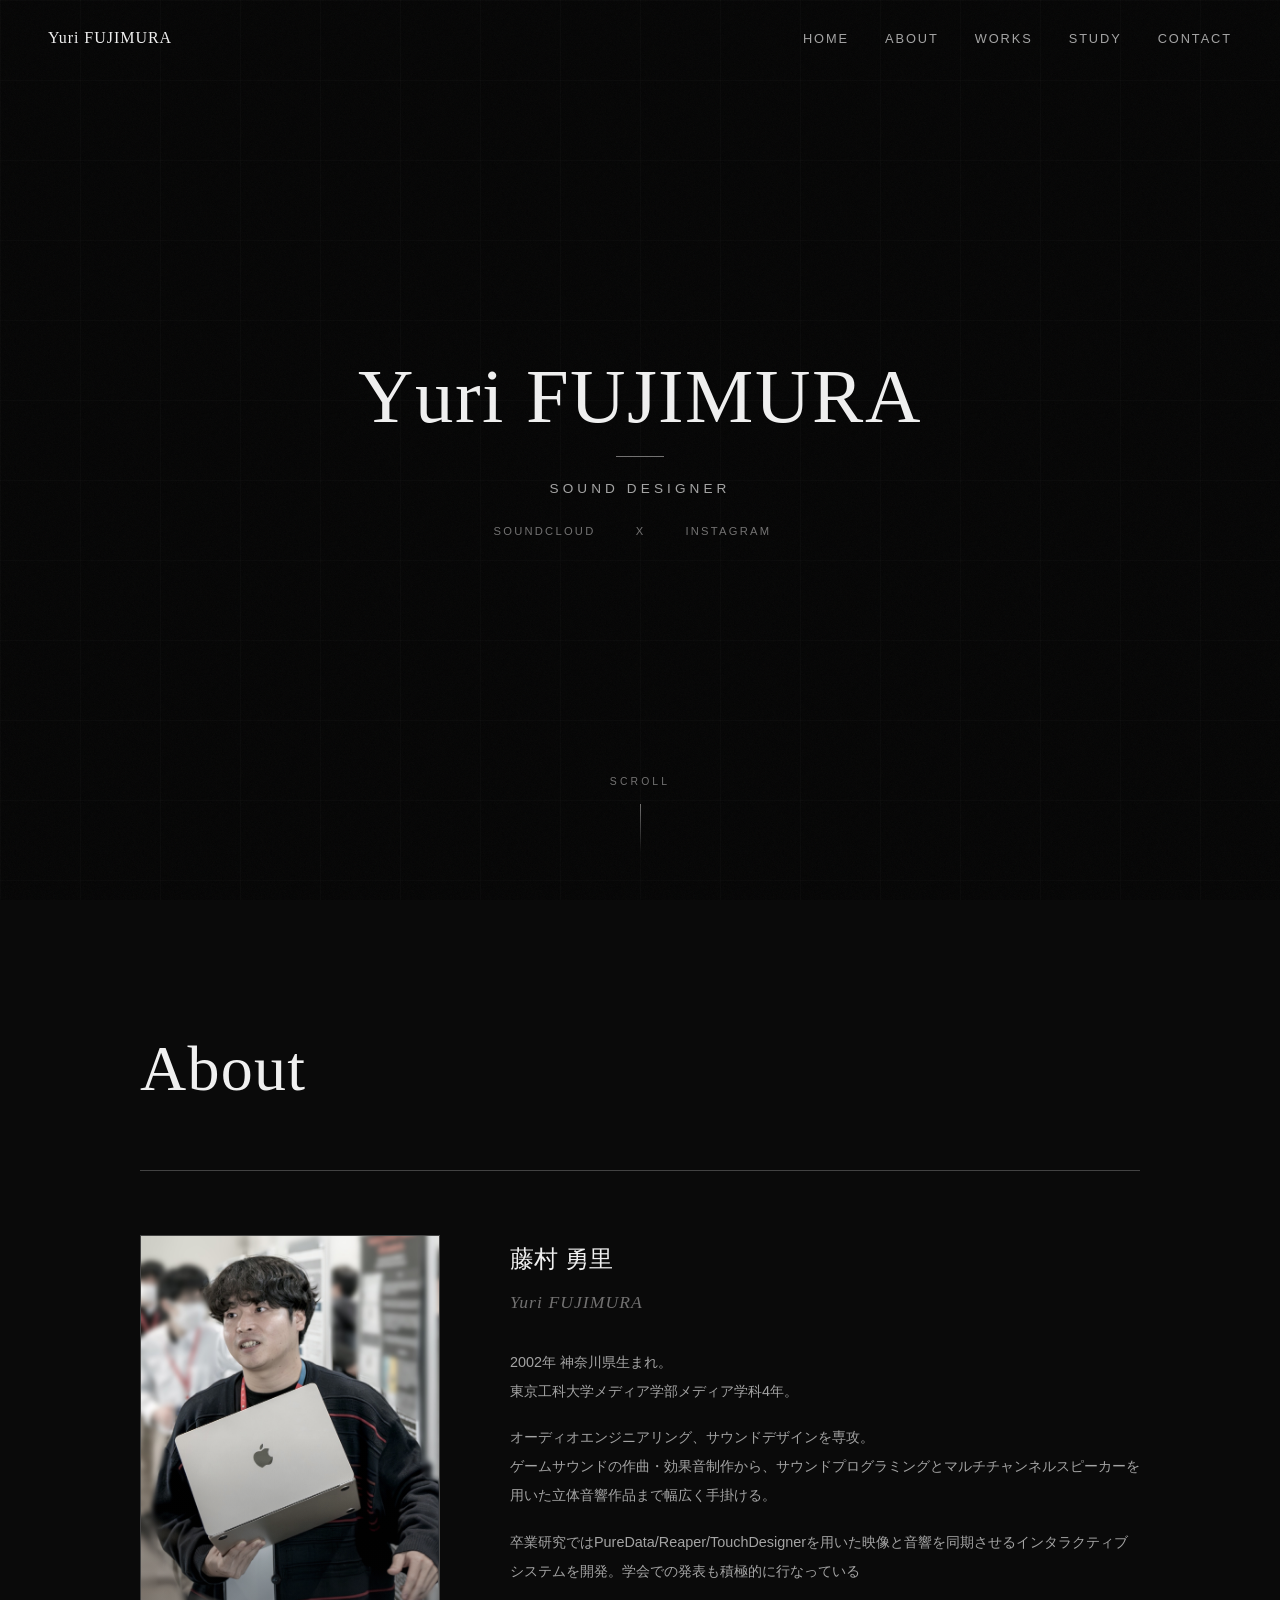
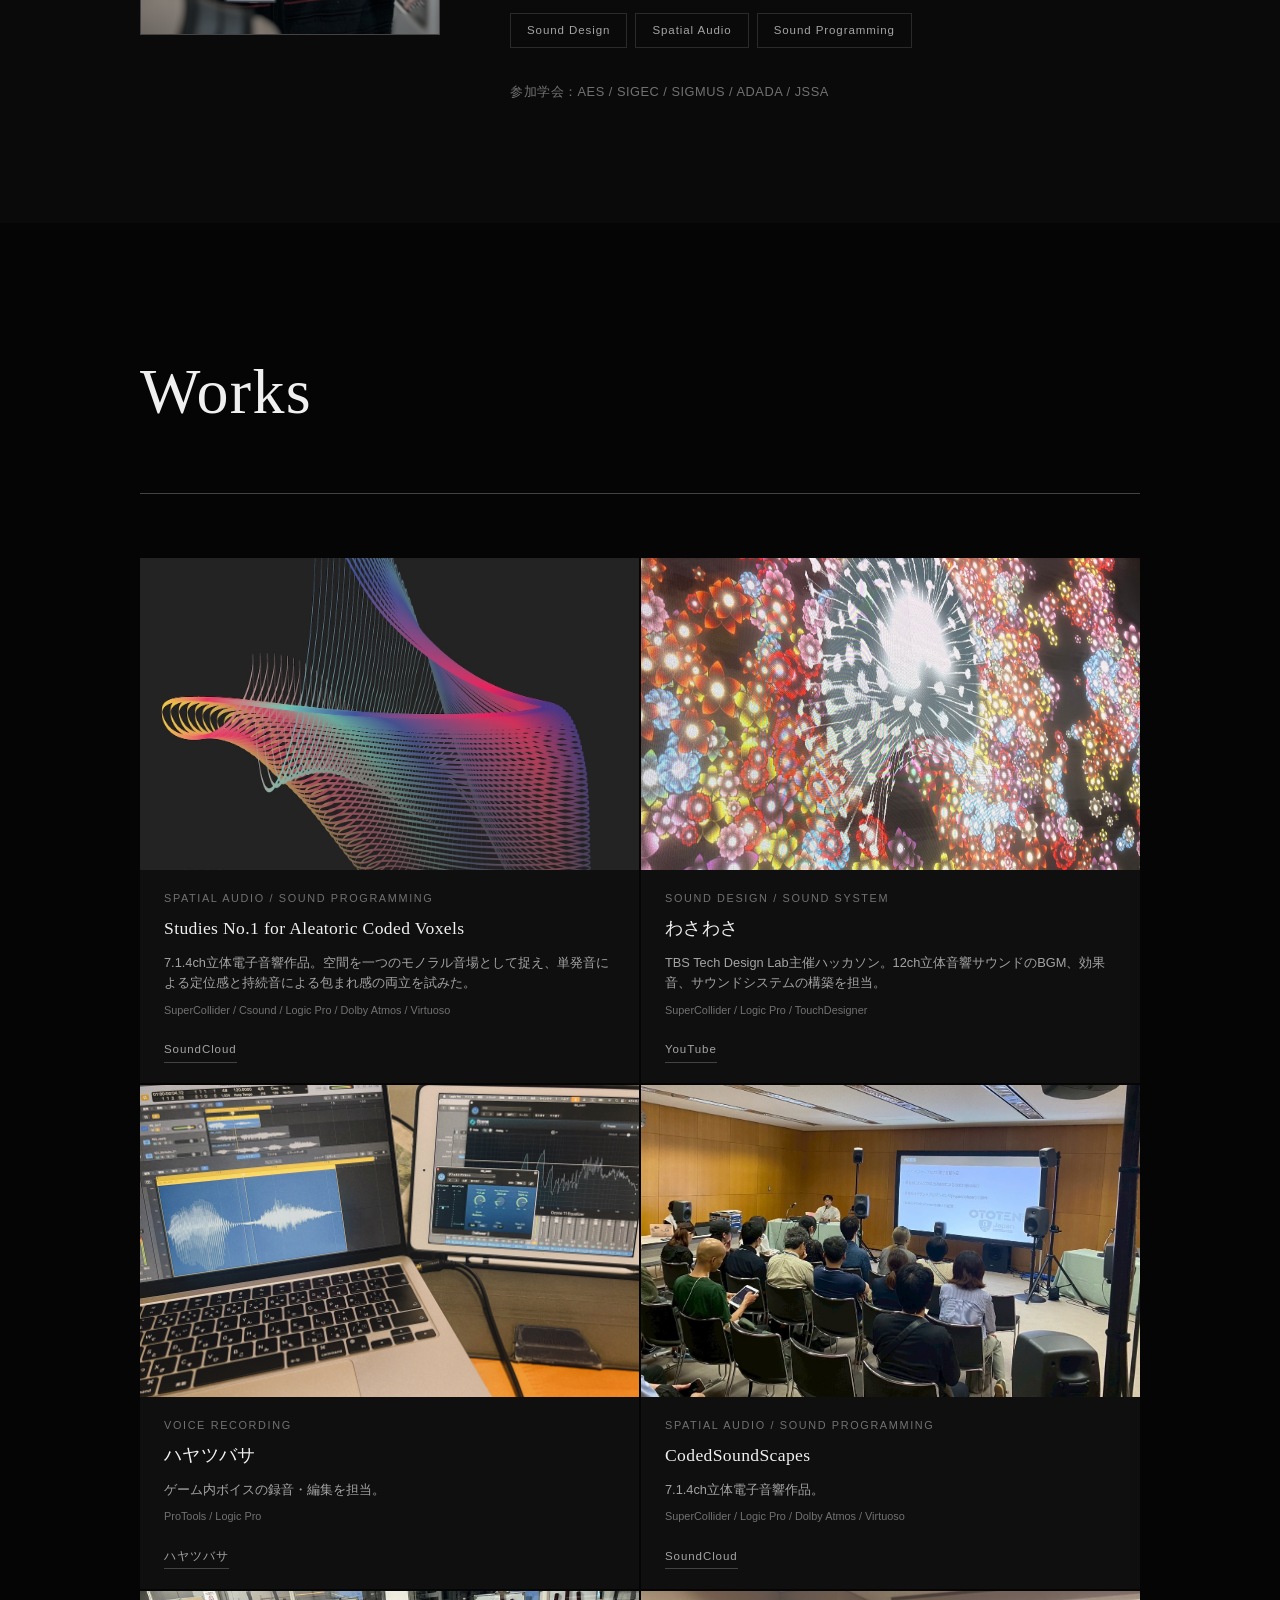
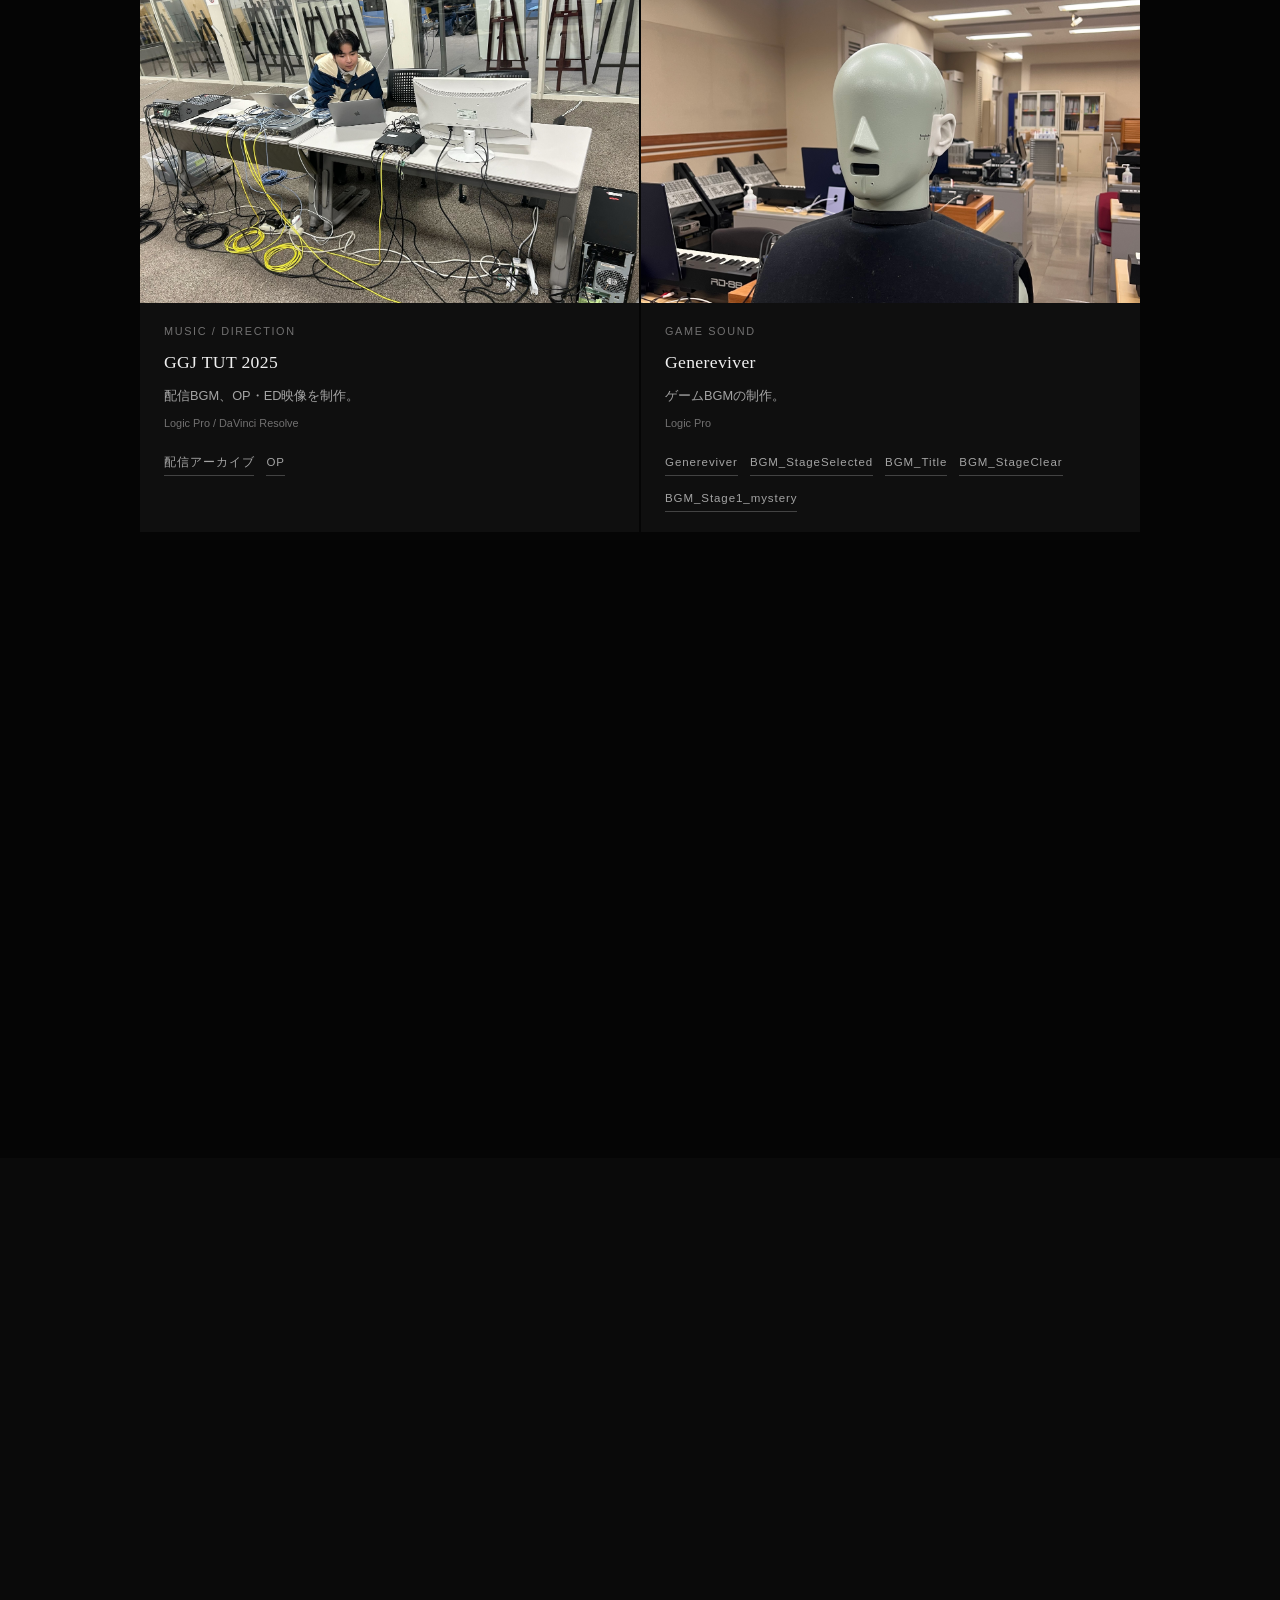
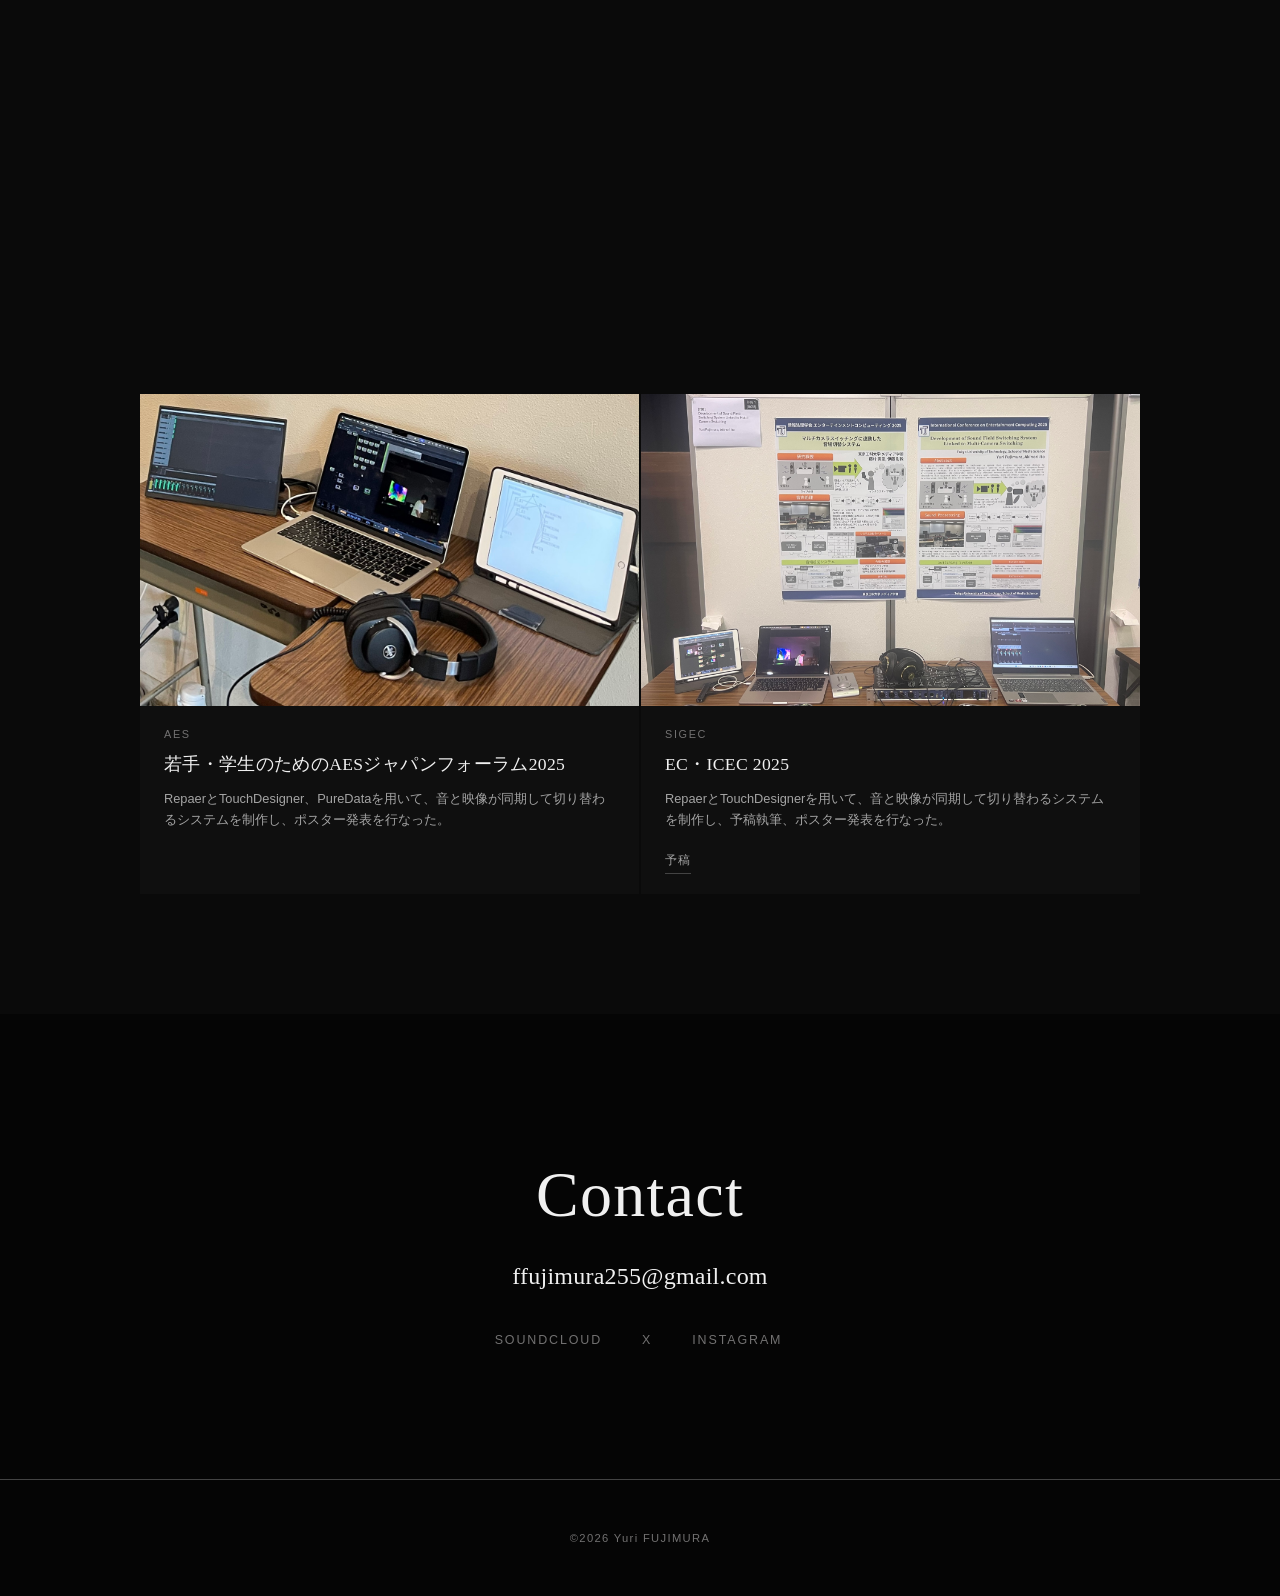
==== index.html @ db3f57db "Add files via upload" ====
<!DOCTYPE html>
<html lang="ja">
<head>
  <meta charset="UTF-8">
  <meta name="viewport" content="width=device-width, initial-scale=1.0">
  <title>Yuri FUJIMURA / 藤村勇里</title>
  <link rel="preconnect" href="https://fonts.googleapis.com">
  <link rel="preconnect" href="https://fonts.gstatic.com" crossorigin>
  <link href="https://fonts.googleapis.com/css2?family=Geist:wght@100..900&family=Noto+Sans+JP:wght@300;400;500;700&display=swap" rel="stylesheet">

  <style>
    :root {
      --bg-primary: #050505;
      --bg-secondary: #0a0a0a;
      --bg-card: #0f0f0f;
      --text-primary: #f0f0f0;
      --text-secondary: #a4a4a4;
      --text-muted: #727171;
      --accent: #ffffff;
      --accent-dim: #999999;
      --border: #434343;
      --border-light: #2a2a2a;
      --font-display: 'Instrument Serif', serif;
      --font-body: 'Zen Kaku Gothic New', sans-serif;
    }
    *, *::before, *::after { margin: 0; padding: 0; box-sizing: border-box; }
    html { scroll-behavior: smooth; font-size: 16px; }
    body {
      font-family: var(--font-body);
      background-color: var(--bg-primary);
      color: var(--text-primary);
      line-height: 1.8; font-weight: 300;
      -webkit-font-smoothing: antialiased;
      overflow-x: hidden;
    }
    a { color: var(--text-primary); text-decoration: none; transition: opacity 0.3s ease; }
    a:hover { opacity: 0.6; }
    ::selection { background: var(--text-primary); color: var(--bg-primary); }

    .cursor-glow {
      position: fixed; width: 300px; height: 300px; border-radius: 50%;
      background: radial-gradient(circle, rgba(255,255,255,0.03) 0%, transparent 70%);
      pointer-events: none; z-index: 9999;
      transform: translate(-50%, -50%);
      transition: opacity 0.3s ease; opacity: 0;
    }
    .cursor-glow.active { opacity: 1; }

    .grain-overlay {
      position: fixed; top: 0; left: 0; width: 100%; height: 100%;
      pointer-events: none; z-index: 9998; opacity: 0.035;
      background-image: url("data:image/svg+xml,%3Csvg viewBox='0 0 256 256' xmlns='http://www.w3.org/2000/svg'%3E%3Cfilter id='n'%3E%3CfeTurbulence type='fractalNoise' baseFrequency='0.9' numOctaves='4' stitchTiles='stitch'/%3E%3C/filter%3E%3Crect width='100%25' height='100%25' filter='url(%23n)'/%3E%3C/svg%3E");
      background-size: 128px 128px;
    }

    section { padding: 120px 48px; position: relative; }
    .section-inner { max-width: 1000px; margin: 0 auto; }
    .section-label {
      font-family: var(--font-display); font-style: italic;
      font-size: 0.85rem; color: var(--text-muted);
      letter-spacing: 0.15em; margin-bottom: 12px;
      opacity: 0; transform: translateY(20px);
      transition: opacity 0.6s ease, transform 0.6s ease;
    }
    .section-label.visible { opacity: 1; transform: translateY(0); }
    .section-title {
      font-family: var(--font-display);
      font-size: clamp(2.4rem, 5vw, 4rem);
      font-weight: 400; letter-spacing: 0.02em;
      margin-bottom: 64px; line-height: 1.15;
      opacity: 0; transform: translateY(30px);
      transition: opacity 0.8s ease, transform 0.8s ease;
    }
    .section-title.visible { opacity: 1; transform: translateY(0); }
    .section-divider {
      width: 100%; height: 1px; background: var(--border);
      margin-bottom: 64px; opacity: 0;
      transform: scaleX(0); transform-origin: left;
      transition: transform 1s ease, opacity 0.6s ease;
    }
    .section-divider.visible { opacity: 1; transform: scaleX(1); }

    /* Nav */
    nav {
      position: fixed; top: 0; left: 0; width: 100%;
      padding: 24px 48px;
      display: flex; justify-content: space-between; align-items: center;
      z-index: 1000; background: transparent;
      transition: background 0.4s ease, padding 0.4s ease;
    }
    nav.scrolled {
      background: rgba(5, 5, 5, 0.92);
      backdrop-filter: blur(16px); -webkit-backdrop-filter: blur(16px);
      padding: 16px 48px;
    }
    .nav-logo {
      font-family: var(--font-display);
      font-size: 1.0rem; font-weight: 400;
      letter-spacing: 0.06em;
    }
    .nav-links { display: flex; gap: 36px; list-style: none; }
    .nav-links a {
      font-size: 0.8rem; font-weight: 400;
      letter-spacing: 0.15em; text-transform: uppercase;
      color: var(--text-secondary); position: relative;
      transition: color 0.3s ease;
    }
    .nav-links a:hover { color: var(--text-primary); opacity: 1; }
    .nav-links a::after {
      content: ''; position: absolute; bottom: -6px; left: 0;
      width: 0%; height: 1px; background: var(--text-primary);
      transition: width 0.4s cubic-bezier(0.25, 0.46, 0.45, 0.94);
    }
    .nav-links a:hover::after { width: 100%; }
    .hamburger {
      display: none; flex-direction: column; gap: 6px;
      cursor: pointer; background: none; border: none; padding: 4px;
    }
    .hamburger span {
      display: block; width: 28px; height: 1px; background: var(--text-primary);
      transition: transform 0.4s ease, opacity 0.3s ease;
    }
    .hamburger.active span:nth-child(1) { transform: rotate(45deg) translate(4px, 5px); }
    .hamburger.active span:nth-child(2) { opacity: 0; }
    .hamburger.active span:nth-child(3) { transform: rotate(-45deg) translate(4px, -5px); }

    /* Hero */
    #hero {
      height: 100vh; height: 100dvh;
      display: flex; flex-direction: column;
      justify-content: center; align-items: center;
      text-align: center; position: relative; overflow: hidden;
    }
    #hero::before {
      content: ''; position: absolute; top: 0; left: 0; width: 100%; height: 100%;
      background-image:
        linear-gradient(rgba(255,255,255,0.015) 1px, transparent 1px),
        linear-gradient(90deg, rgba(255,255,255,0.015) 1px, transparent 1px);
      background-size: 80px 80px; pointer-events: none;
      animation: gridFloat 20s linear infinite;
    }
    @keyframes gridFloat {
      0% { transform: translate(0, 0); }
      100% { transform: translate(80px, 80px); }
    }
    .hero-name {
      font-family: var(--font-display);
      font-size: clamp(2rem, 6vw, 7rem);
      font-weight: 300; letter-spacing: 0.02em; line-height: 1.0;
      margin-bottom: 20px; position: relative;
    }
    .hero-name .char {
      display: inline-block; opacity: 0;
      transform: translateY(60px) rotateX(40deg);
      animation: charReveal 0.8s cubic-bezier(0.16, 1, 0.3, 1) forwards;
    }
    @keyframes charReveal {
      to { opacity: 1; transform: translateY(0) rotateX(0deg); }
    }
    .hero-line {
      width: 48px; height: 1px; background: var(--text-muted);
      margin: 0 auto 20px; opacity: 0; transform: scaleX(0);
      animation: lineExpand 0.8s ease forwards 1.2s;
    }
    @keyframes lineExpand { to { opacity: 1; transform: scaleX(1); } }
    .hero-subtitle {
      font-size: 0.85rem; font-weight: 300;
      letter-spacing: 0.3em; color: var(--text-secondary);
      text-transform: uppercase;
      opacity: 0; animation: fadeUp 1s ease forwards 1.4s;
    }
    .hero-links {
      display: flex; gap: 40px; margin-top: 20px;
      margin-left: -15px;
      opacity: 0; animation: fadeUp 1s ease forwards 1.8s;
    }
    .hero-links a {
      color: var(--text-muted); font-size: 0.7rem;
      letter-spacing: 0.2em; text-transform: uppercase;
      transition: color 0.3s ease;
    }
    .hero-links a:hover { color: var(--text-primary); opacity: 1; }
    .scroll-indicator {
      position: absolute; bottom: 48px;
      display: flex; flex-direction: column; align-items: center; gap: 12px;
      opacity: 0; animation: fadeUp 1s ease forwards 2.2s;
    }
    .scroll-indicator span {
      font-size: 0.65rem; letter-spacing: 0.3em;
      color: var(--text-muted); text-transform: uppercase;
    }
    .scroll-line {
      width: 1px; height: 48px;
      background: linear-gradient(to bottom, var(--text-muted), transparent);
      animation: scrollPulse 2.5s ease infinite;
    }
    @keyframes fadeUp {
      from { opacity: 0; transform: translateY(30px); }
      to   { opacity: 1; transform: translateY(0); }
    }
    @keyframes scrollPulse {
      0%, 100% { transform: scaleY(1); opacity: 0.4; }
      50%      { transform: scaleY(0.4); opacity: 0.8; }
    }

    /* About */
    #about { background: var(--bg-secondary); }
    .about-content {
      display: grid; grid-template-columns: 300px 1fr;
      gap: 70px; align-items: start;
      opacity: 0; transform: translateY(40px);
      transition: opacity 1s ease 0.2s, transform 1s ease 0.2s;
    }
    .about-content.visible { opacity: 1; transform: translateY(0); }
    .about-photo {
      width: 100%; aspect-ratio: 3 / 4;
      background: var(--bg-card); border: 1px solid var(--border);
      display: flex; align-items: center; justify-content: center;
      color: var(--text-muted); font-size: 0.75rem; letter-spacing: 0.12em;
      position: relative; overflow: hidden;
    }
    .about-photo::after {
      content: ''; position: absolute; inset: 0;
      background: linear-gradient(to top, rgba(5,5,5,0.4), transparent 50%);
      pointer-events: none;
    }
    .about-text p { margin-bottom: 18px; color: var(--text-secondary); font-size: 0.9rem; line-height: 2; }
    .about-text .name-ja { font-size: 1.5rem; font-weight: 500; color: var(--text-primary); margin-bottom: 2px; }
    .about-text .name-en {
      font-family: var(--font-display); font-style: italic;
      font-size: 1.1rem; color: var(--text-muted);
      letter-spacing: 0.06em; margin-bottom: 28px;
    }
    .about-tags { display: flex; flex-wrap: wrap; gap: 8px; margin-top: 28px; }
    .about-tags span {
      padding: 6px 16px; border: 1px solid var(--border-light);
      font-size: 0.72rem; color: var(--text-secondary); letter-spacing: 0.08em;
      transition: border-color 0.3s ease, color 0.3s ease;
    }
    .about-tags span:hover { border-color: var(--text-secondary); color: var(--text-primary); }
    .about-societies { margin-top: 32px; font-size: 0.8rem; color: var(--text-muted); letter-spacing: 0.04em; }

    /* Works & Study — 共通カードスタイル */
    #study { background: var(--bg-secondary); }
    .works-grid { display: grid; grid-template-columns: repeat(2, 1fr); gap: 2px; }
    .work-card {
      background: var(--bg-card); overflow: hidden; position: relative;
      opacity: 0; transform: translateY(40px);
      transition: opacity 0.7s ease, transform 0.7s ease;
    }
    .work-card.visible { opacity: 1; transform: translateY(0); }
    .work-card a.work-card-link {
      display: block; text-decoration: none; color: inherit;
      transition: opacity 0.3s ease;
    }
    .work-card a.work-card-link:hover { opacity: 1; }
    .work-thumbnail-wrap { overflow: hidden; aspect-ratio: 16 / 10; background: var(--bg-secondary); position: relative; }
    .work-thumbnail {
      width: 100%; height: 100%;
      display: flex; align-items: center; justify-content: center;
      color: var(--text-muted); font-size: 0.7rem; letter-spacing: 0.1em; text-align: center;
      transition: transform 0.8s cubic-bezier(0.25, 0.46, 0.45, 0.94), filter 0.6s ease;
      background: linear-gradient(135deg, #0d0d0d 0%, #151515 100%);
    }
    .work-card:hover .work-thumbnail { transform: scale(1.08); filter: brightness(1.2); }
    .work-info { padding: 20px 24px; }
    .work-info .work-category {
      font-size: 0.68rem; color: var(--text-muted);
      letter-spacing: 0.15em; text-transform: uppercase; margin-bottom: 6px;
    }
    .work-info h3 {
      font-family: var(--font-display); font-size: 1.1rem;
      font-weight: 400; margin-bottom: 8px; letter-spacing: 0.02em;
      transition: color 0.3s ease;
    }
    .work-card:hover .work-info h3 { color: var(--accent); }
    .work-info p { font-size: 0.8rem; color: var(--text-secondary); line-height: 1.6; }
    .work-info .work-tools { font-size: 0.68rem; color: var(--text-muted); margin-top: 8px; }
    .work-thumbnail-wrap img {
      width: 100%; height: 100%; object-fit: cover; display: block;
      transition: transform 0.8s cubic-bezier(0.25, 0.46, 0.45, 0.94), filter 0.6s ease;
    }
    .work-card:hover .work-thumbnail-wrap img { transform: scale(1.08); filter: brightness(1.2); }
    .about-photo img { width: 100%; height: 100%; object-fit: cover; display: block; }
    .work-card-links {
      display: flex; flex-wrap: wrap; gap: 12px;
      padding: 0 24px 20px;
    }
    .work-card-links a {
      font-size: 0.72rem; color: var(--text-secondary);
      letter-spacing: 0.08em;
      border-bottom: 1px solid var(--border);
      padding-bottom: 2px;
      transition: color 0.3s ease, border-color 0.3s ease;
    }
    .work-card-links a:hover { color: var(--text-primary); border-bottom-color: var(--text-secondary); opacity: 1; }

    /* Contact */
    .contact-content {
      text-align: center; opacity: 0; transform: translateY(40px);
      transition: opacity 1s ease, transform 1s ease;
    }
    .contact-content.visible { opacity: 1; transform: translateY(0); }
    #contact .section-label,
    #contact .section-title {
      text-align: center;
      margin-bottom: 24px;
    }
    .contact-email {
      font-family: var(--font-display);
      font-size: clamp(0.1rem, 6.0vw, 1.5rem);
      font-weight: 200; letter-spacing: 0.01em;
      color: var(--text-primary); display: inline-block;
      position: relative; padding-bottom: 2px;
    }
    .contact-email::after {
      content: ''; position: absolute; bottom: 0; left: 0;
      width: 100%; height: 1px; background: var(--text-muted);
      transform: scaleX(0); transform-origin: right;
      transition: transform 0.5s cubic-bezier(0.25, 0.46, 0.45, 0.94);
    }
    .contact-email:hover::after { transform: scaleX(1); transform-origin: left; }
    .contact-email:hover { opacity: 1; }
    .contact-social {
      display: flex; justify-content: center; gap: 40px;
      margin-left: -3px;
      margin-top: 20px; flex-wrap: wrap;
    }
    .contact-social a {
      font-size: 0.78rem; color: var(--text-muted);
      letter-spacing: 0.15em; text-transform: uppercase;
      padding: 8px 0; position: relative; transition: color 0.3s ease;
    }
    .contact-social a:hover { color: var(--text-primary); opacity: 1; }
    .contact-social a::after {
      content: ''; position: absolute; bottom: 4px; left: 0;
      width: 0%; height: 1px; background: var(--text-primary);
      transition: width 0.4s cubic-bezier(0.25, 0.46, 0.45, 0.94);
    }
    .contact-social a:hover::after { width: 100%; }

    footer {
      text-align: center; padding: 48px;
      border-top: 1px solid var(--border);
      font-size: 0.7rem; color: var(--text-muted); letter-spacing: 0.12em;
    }

    @media (max-width: 768px) {
      section { padding: 80px 24px; }
      nav { padding: 16px 24px; }
      nav.scrolled { padding: 12px 24px; }
      .nav-links {
        position: fixed; top: 0; right: -100%;
        width: 75%; max-width: 320px; height: 100vh;
        background: rgba(5, 5, 5, 0.98);
        backdrop-filter: blur(20px); flex-direction: column;
        padding: 100px 40px; gap: 28px;
        border-left: 1px solid var(--border);
        transition: right 0.5s cubic-bezier(0.25, 0.46, 0.45, 0.94);
      }
      .nav-links.open { right: 0; }
      .hamburger { display: flex; }
      .about-content { grid-template-columns: 1fr; gap: 40px; }
      .about-photo { max-width: 240px; margin: 0 auto; }
      .section-title { font-size: clamp(1.8rem, 5vw, 2.5rem); margin-bottom: 48px; }
      .works-grid { grid-template-columns: 1fr; gap: 2px; }
      .hero-links { flex-wrap: wrap; justify-content: center; gap: 16px; }
      .cursor-glow { display: none; }
    }
    @media (max-width: 480px) {
      .hero-name { font-size: clamp(2rem, 10vw, 3rem); }
      .contact-social { gap: 24px; }
    }
  </style>
</head>
<body>
  <div class="cursor-glow" id="cursorGlow"></div>
  <div class="grain-overlay"></div>

  <nav id="navbar">
    <a href="#hero" class="nav-logo">Yuri FUJIMURA</a>
    <ul class="nav-links" id="navLinks">
      <li><a href="#hero" onclick="closeMenu()">Home</a></li>
      <li><a href="#about" onclick="closeMenu()">About</a></li>
      <li><a href="#works" onclick="closeMenu()">Works</a></li>
      <li><a href="#study" onclick="closeMenu()">Study</a></li>
      <li><a href="#contact" onclick="closeMenu()">Contact</a></li>
    </ul>
    <button class="hamburger" id="hamburger" aria-label="メニュー">
      <span></span><span></span><span></span>
    </button>
  </nav>

  <section id="hero">
    <h1 class="hero-name" id="heroName">Yuri FUJIMURA</h1>
    <div class="hero-line"></div>
    <p class="hero-subtitle">Sound Designer</p>
    <div class="hero-links">
      <a href="https://soundcloud.com/user-564015150" target="_blank" rel="noopener">SoundCloud</a>
      <a href="https://x.com/yuri64956815" target="_blank" rel="noopener">X</a>
      <a href="https://www.instagram.com/fuyu_1125" target="_blank" rel="noopener">Instagram</a>
    </div>
    <div class="scroll-indicator">
      <span>Scroll</span>
      <div class="scroll-line"></div>
    </div>
  </section>

  <section id="about">
    <div class="section-inner">
      <p class="section-label"></p>
      <h2 class="section-title">About</h2>
      <div class="section-divider"></div>
      <div class="about-content">
        <div class="about-photo"><img src="img/Photo.JPG" alt="Yuri FUJIMURA"></div>
        <div class="about-text">
          <p class="name-ja">藤村 勇里</p>
          <p class="name-en">Yuri FUJIMURA</p>
          <p>2002年 神奈川県生まれ。<br>東京工科大学メディア学部メディア学科4年。</p>
          <p>オーディオエンジニアリング、サウンドデザインを専攻。<br>ゲームサウンドの作曲・効果音制作から、サウンドプログラミングとマルチチャンネルスピーカーを用いた立体音響作品まで幅広く手掛ける。</p>
          <p>卒業研究ではPureData/Reaper/TouchDesignerを用いた映像と音響を同期させるインタラクティブシステムを開発。学会での発表も積極的に行なっている</p>
          <div class="about-tags">
            <span>Sound Design</span>
            <span>Spatial Audio</span>
            <span>Sound Programming</span>
          </div>
          <div class="about-societies">参加学会：AES / SIGEC / SIGMUS / ADADA / JSSA</div>
        </div>
      </div>
    </div>
  </section>

  <section id="works">
    <div class="section-inner">
      <p class="section-label"></p>
      <h2 class="section-title">Works</h2>
      <div class="section-divider"></div>
      <div class="works-grid">

        <div class="work-card">
          <a href="work.html?id=0" class="work-card-link">
            <div class="work-thumbnail-wrap">
              <img src="img/works/ICSAF.JPG" alt="ICSAF 2025">
            </div>
            <div class="work-info">
              <p class="work-category">Spatial Audio / Sound Programming</p>
              <h3>Studies No.1 for Aleatoric Coded Voxels</h3>
              <p>7.1.4ch立体電子音響作品。空間を一つのモノラル音場として捉え、単発音による定位感と持続音による包まれ感の両立を試みた。</p>
              <p class="work-tools">SuperCollider / Csound / Logic Pro / Dolby Atmos / Virtuoso</p>
            </div>
          </a>
          <div class="work-card-links">
            <a href="https://on.soundcloud.com/bMp8KIsTQWyeq9Cm3h" target="_blank" rel="noopener">SoundCloud</a>
          </div>
        </div>

        <div class="work-card">
          <a href="work.html?id=1" class="work-card-link">
            <div class="work-thumbnail-wrap">
              <img src="img/works/TechDsignCamp.jpg" alt="Tech Design Camp 2025">
            </div>
            <div class="work-info">
              <p class="work-category">Sound Design / Sound System</p>
              <h3>わさわさ</h3>
              <p>TBS Tech Design Lab主催ハッカソン。12ch立体音響サウンドのBGM、効果音、サウンドシステムの構築を担当。</p>
              <p class="work-tools">SuperCollider / Logic Pro / TouchDesigner</p>
            </div>
          </a>
          <div class="work-card-links">
            <a href="https://youtu.be/4BvsFNxWgEI" target="_blank" rel="noopener">YouTube</a>
          </div>
        </div>

        <div class="work-card">
          <a href="work.html?id=2" class="work-card-link">
            <div class="work-thumbnail-wrap">
              <img src="img/works/VoiceRecording.JPEG" alt="TGS 2025">
            </div>
            <div class="work-info">
              <p class="work-category">Voice Recording</p>
              <h3>ハヤツバサ</h3>
              <p>ゲーム内ボイスの録音・編集を担当。</p>
              <p class="work-tools">ProTools / Logic Pro</p>
            </div>
          </a>
          <div class="work-card-links">
            <a href="https://mkmlab.net/TGS/2025/team/team01/team01M6.html" target="_blank" rel="noopener">ハヤツバサ</a>
          </div>
        </div>

        <div class="work-card">
          <a href="work.html?id=3" class="work-card-link">
            <div class="work-thumbnail-wrap">
              <img src="img/works/OTOTEN.JPG" alt="OTOTEN 2025">
            </div>
            <div class="work-info">
              <p class="work-category">Spatial Audio / Sound Programming</p>
              <h3>CodedSoundScapes</h3>
              <p>7.1.4ch立体電子音響作品。</p>
              <p class="work-tools">SuperCollider / Logic Pro / Dolby Atmos / Virtuoso</p>
            </div>
          </a>
          <div class="work-card-links">
            <a href="https://on.soundcloud.com/CKvoSLLLGVJKUgjDMS" target="_blank" rel="noopener">SoundCloud</a>
          </div>
        </div>

        <div class="work-card">
          <a href="work.html?id=4" class="work-card-link">
            <div class="work-thumbnail-wrap">
              <img src="img/works/GGJ2025.jpg" alt="GGJ 2025">
            </div>
            <div class="work-info">
              <p class="work-category">Music / Direction</p>
              <h3>GGJ TUT 2025</h3>
              <p>配信BGM、OP・ED映像を制作。</p>
              <p class="work-tools">Logic Pro / DaVinci Resolve</p>
            </div>
          </a>
          <div class="work-card-links">
            <a href="https://youtube.com/playlist?list=PL04S5xonQiDm2Yc9NbnD7fElksl0YGM91" target="_blank" rel="noopener">配信アーカイブ</a>
            <a href="https://soundcloud.com/user-564015150/ggjtut2025_op" target="_blank" rel="noopener">OP</a>
          </div>
        </div>

        <div class="work-card">
          <a href="work.html?id=5" class="work-card-link">
            <div class="work-thumbnail-wrap">
              <img src="img/works/Genereviver.jpg" alt="Genereviver">
            </div>
            <div class="work-info">
              <p class="work-category">Game Sound</p>
              <h3>Genereviver</h3>
              <p>ゲームBGMの制作。</p>
              <p class="work-tools">Logic Pro</p>
            </div>
          </a>
          <div class="work-card-links">
            <a href="https://mkmlab.net/TGS/2024/game/genereviver.html" target="_blank" rel="noopener">Genereviver</a>
            <a href="https://on.soundcloud.com/Ysm291hvmrYJ1yuLrh" target="_blank" rel="noopener">BGM_StageSelected</a>
            <a href="https://on.soundcloud.com/u8l9oROM7WgsQKSbDr" target="_blank" rel="noopener">BGM_Title</a>
            <a href="https://on.soundcloud.com/wvOcsfJINu3Dk8i3RU" target="_blank" rel="noopener">BGM_StageClear</a>
            <a href="https://on.soundcloud.com/qlkK3AJk77CG4tT48u" target="_blank" rel="noopener">BGM_Stage1_mystery </a>
          </div>
        </div>

        <div class="work-card">
          <a href="work.html?id=6" class="work-card-link">
            <div class="work-thumbnail-wrap">
              <img src="img/works/Alice'sRegain.JPEG" alt="Alice's Regain">
            </div>
            <div class="work-info">
              <p class="work-category">Game Sound</p>
              <h3>Alice's Regain</h3>
              <p>ゲームBGMの制作。</p>
              <p class="work-tools">Logic Pro</p>
            </div>
          </a>
          <div class="work-card-links">
            <a href="https://mkmlab.net/TGS/2024/game/alicesregain.html" target="_blank" rel="noopener">Alice's Regain</a>
            <a href="https://on.soundcloud.com/rFu9DNjnQj9hfO5DzY" target="_blank" rel="noopener">BGM_FinalBoss_MonsterBird</a>
          </div>
        </div>

        <div class="work-card">
          <a href="work.html?id=7" class="work-card-link">
            <div class="work-thumbnail-wrap">
              <img src="img/works/はなだより.jpeg" alt="はなだより">
            </div>
            <div class="work-info">
              <p class="work-category">MA</p>
              <h3>はなだより</h3>
              <p>PVのMAを担当。</p>
              <p class="work-tools">ProTools</p>
            </div>
          </a>
          <div class="work-card-links">
            <a href="https://youtu.be/o5OIbKmCJdo" target="_blank" rel="noopener">PV</a>
          </div>
        </div>

      </div>
    </div>
  </section>

  <section id="study">
    <div class="section-inner">
      <p class="section-label"></p>
      <h2 class="section-title">Study</h2>
      <div class="section-divider"></div>
      <div class="works-grid">

        <div class="work-card">
          <a href="study.html?id=0" class="work-card-link">
            <div class="work-thumbnail-wrap">
              <img src="img/study/JSSA.jpg" alt="JSSA 第61回研究会">
            </div>
            <div class="work-info">
              <p class="work-category">先端芸術音楽創作学会</p>
              <h3>Studies No.1 for Aleatoric Coded Voxels</h3>
              <p>JSSA 第61回研究会にて、7.1.4ch立体音響作品の創作ノートを執筆、プレゼン発表を行なった。</p>
            </div>
          </a>
          <div class="work-card-links">
            <a href="https://data.jssa.info/paper/2026v18n01/61_4.Fujimura.pdf" target="_blank" rel="noopener">創作ノート</a>
          </div>
        </div>

        <div class="work-card">
          <a href="study.html?id=1" class="work-card-link">
            <div class="work-thumbnail-wrap">
              <img src="img/works/ADADA.jpg" alt="ADADA + CUMULUS 2025">
            </div>
            <div class="work-info">
              <p class="work-category">ADADA + CUMULUS 2025</p>
              <h3>ADADA + CUMULUS 2025</h3>
              <p>RepaerとTouchDesigner、PureDataを用いて、音と映像が同期して切り替わるシステムを制作し、論文執筆、ポスター発表を行なった。</p>
            </div>
          </a>
          <div class="work-card-links">
            <a href="https://doi.org/10.20668/adadapic.2025.0_CP0601" target="_blank" rel="noopener">論文</a>
          </div>
        </div>

        <div class="work-card">
          <a href="study.html?id=2" class="work-card-link">
            <div class="work-thumbnail-wrap">
              <img src="img/study/AESフォーラム.JPG" alt="AES Japan Forum">
            </div>
            <div class="work-info">
              <p class="work-category">AES</p>
              <h3>若手・学生のためのAESジャパンフォーラム2025</h3>
              <p>RepaerとTouchDesigner、PureDataを用いて、音と映像が同期して切り替わるシステムを制作し、ポスター発表を行なった。</p>
            </div>
          </a>
        </div>

        <div class="work-card">
          <a href="study.html?id=3" class="work-card-link">
            <div class="work-thumbnail-wrap">
              <img src="img/study/EC・ICEC.jpg" alt="EC・ICEC 2025">
            </div>
            <div class="work-info">
              <p class="work-category">SIGEC</p>
              <h3>EC・ICEC 2025</h3>
              <p>RepaerとTouchDesignerを用いて、音と映像が同期して切り替わるシステムを制作し、予稿執筆、ポスター発表を行なった。</p>
            </div>
          </a>
          <div class="work-card-links">
            <a href="https://ipsj.ixsq.nii.ac.jp/records/2003704" target="_blank" rel="noopener">予稿</a>
          </div>
        </div>

      </div>
    </div>
  </section>

  <section id="contact">
    <div class="section-inner">
      <p class="section-label" style="text-align:center"></p>
      <h2 class="section-title" style="text-align:center">Contact</h2>
      <div class="contact-content">
        <a href="mailto:ffujimura255@gmail.com" class="contact-email">ffujimura255@gmail.com</a>
        <div class="contact-social">
          <a href="https://soundcloud.com/user-564015150" target="_blank">SoundCloud</a>
          <a href="https://x.com/yuri64956815" target="_blank">X</a>
          <a href="https://www.instagram.com/fuyu_1125" target="_blank">Instagram</a>
        </div>
      </div>
    </div>
  </section>

  <footer>&copy;2026 Yuri FUJIMURA</footer>

  <script>
    // ハッシュ付き遷移時は即ジャンプ（スムーススクロールをスキップ）
    if (window.location.hash) {
      document.documentElement.style.scrollBehavior = 'auto';
      setTimeout(function() {
        document.documentElement.style.scrollBehavior = '';
      }, 100);
    }

    // Hero text split animation
    const heroName = document.getElementById('heroName');
    const text = heroName.textContent;
    heroName.textContent = '';
    text.split('').forEach((char, i) => {
      const span = document.createElement('span');
      span.className = 'char';
      span.textContent = char === ' ' ? '\u00A0' : char;
      span.style.animationDelay = (0.3 + i * 0.06) + 's';
      heroName.appendChild(span);
    });

    // Cursor glow
    const glow = document.getElementById('cursorGlow');
    let glowActive = false;
    document.addEventListener('mousemove', (e) => {
      if (!glowActive) { glow.classList.add('active'); glowActive = true; }
      glow.style.left = e.clientX + 'px';
      glow.style.top = e.clientY + 'px';
    });

    // Nav scroll
    const navbar = document.getElementById('navbar');
    window.addEventListener('scroll', () => {
      navbar.classList.toggle('scrolled', window.scrollY > 80);
    });

    // Intersection Observer with stagger
    const createObserver = (selector, stagger) => {
      stagger = stagger || 80;
      const obs = new IntersectionObserver((entries) => {
        const visible = entries.filter(function(e) { return e.isIntersecting; });
        visible.forEach((entry, i) => {
          setTimeout(function() { entry.target.classList.add('visible'); }, i * stagger);
          obs.unobserve(entry.target);
        });
      }, { threshold: 0.1, rootMargin: '0px 0px -60px 0px' });
      document.querySelectorAll(selector).forEach(function(el) { obs.observe(el); });
    };
    createObserver('.section-label, .section-title, .section-divider');
    createObserver('.about-content');
    createObserver('.work-card', 120);
    createObserver('.contact-content');

    // Mobile menu
    const hamburger = document.getElementById('hamburger');
    const navLinks = document.getElementById('navLinks');
    hamburger.addEventListener('click', function() {
      hamburger.classList.toggle('active');
      navLinks.classList.toggle('open');
    });
    function closeMenu() {
      hamburger.classList.remove('active');
      navLinks.classList.remove('open');
    }
  </script>
</body>
</html>
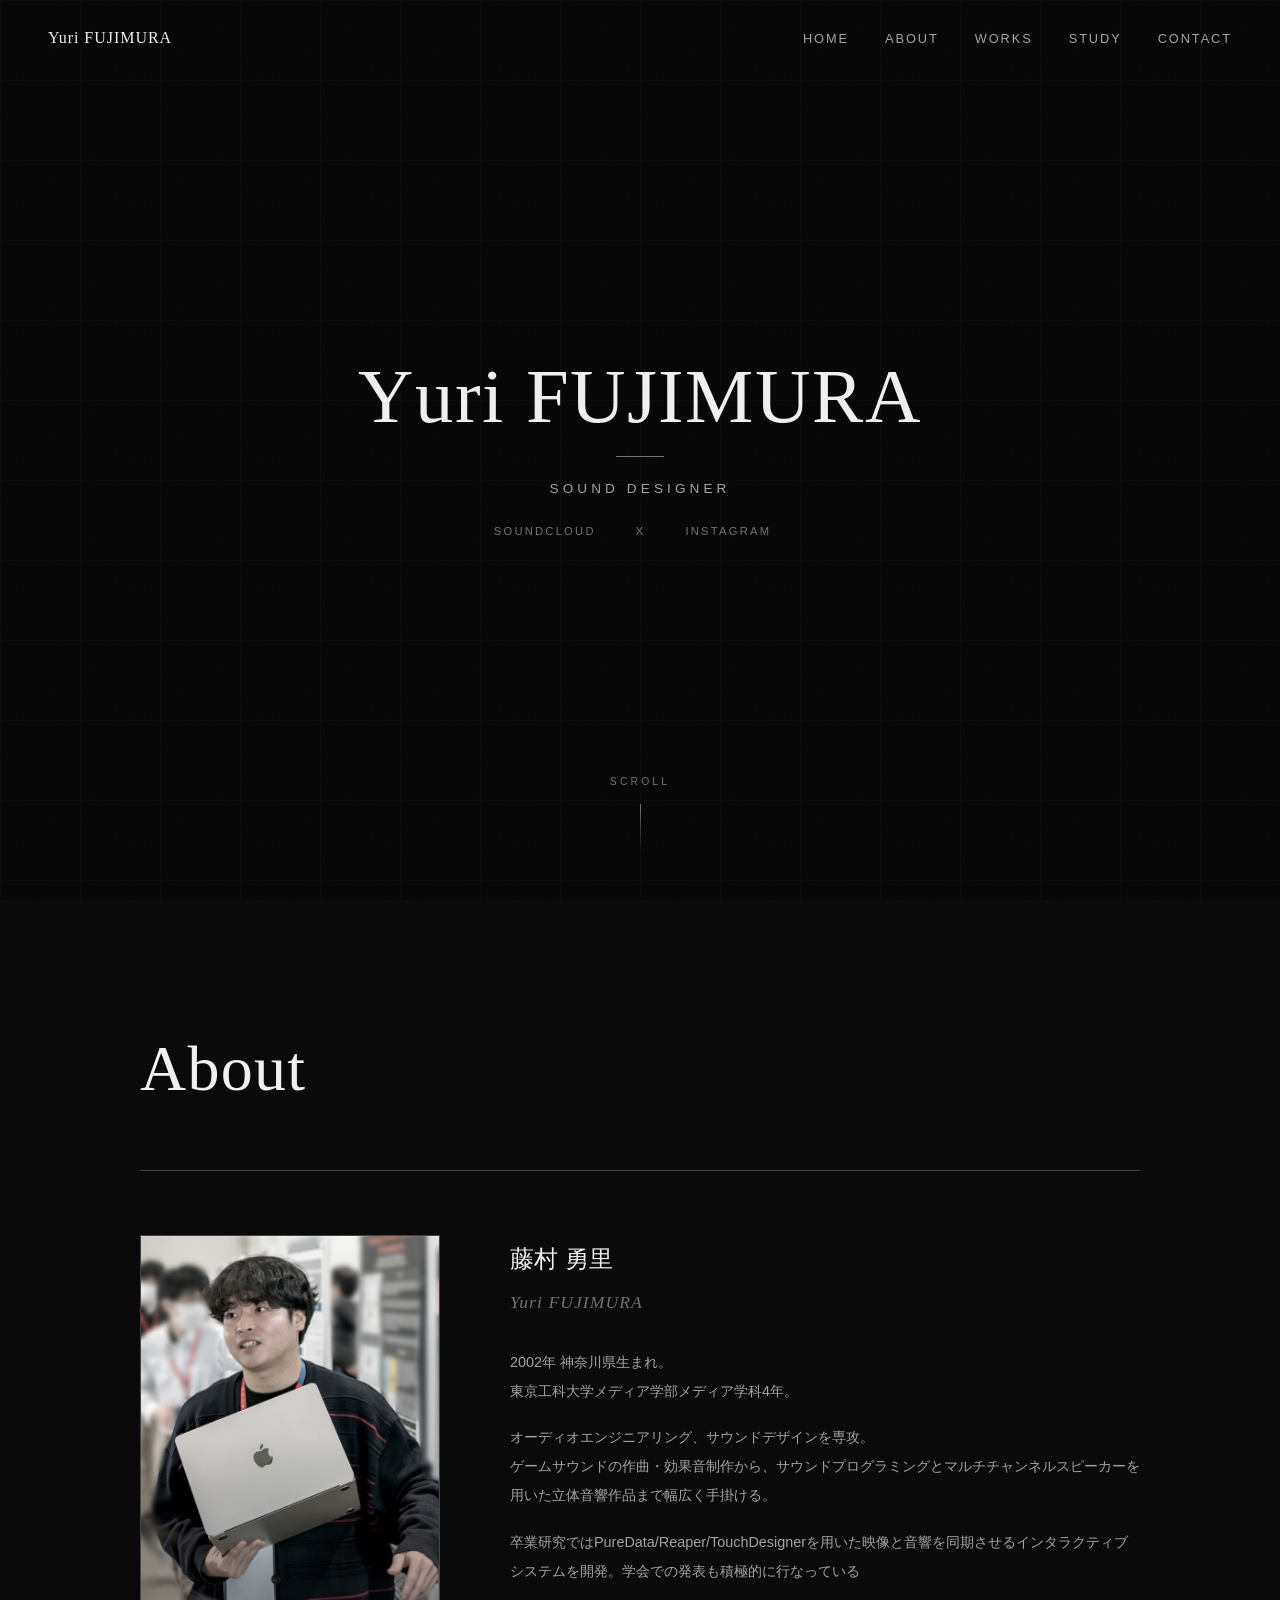
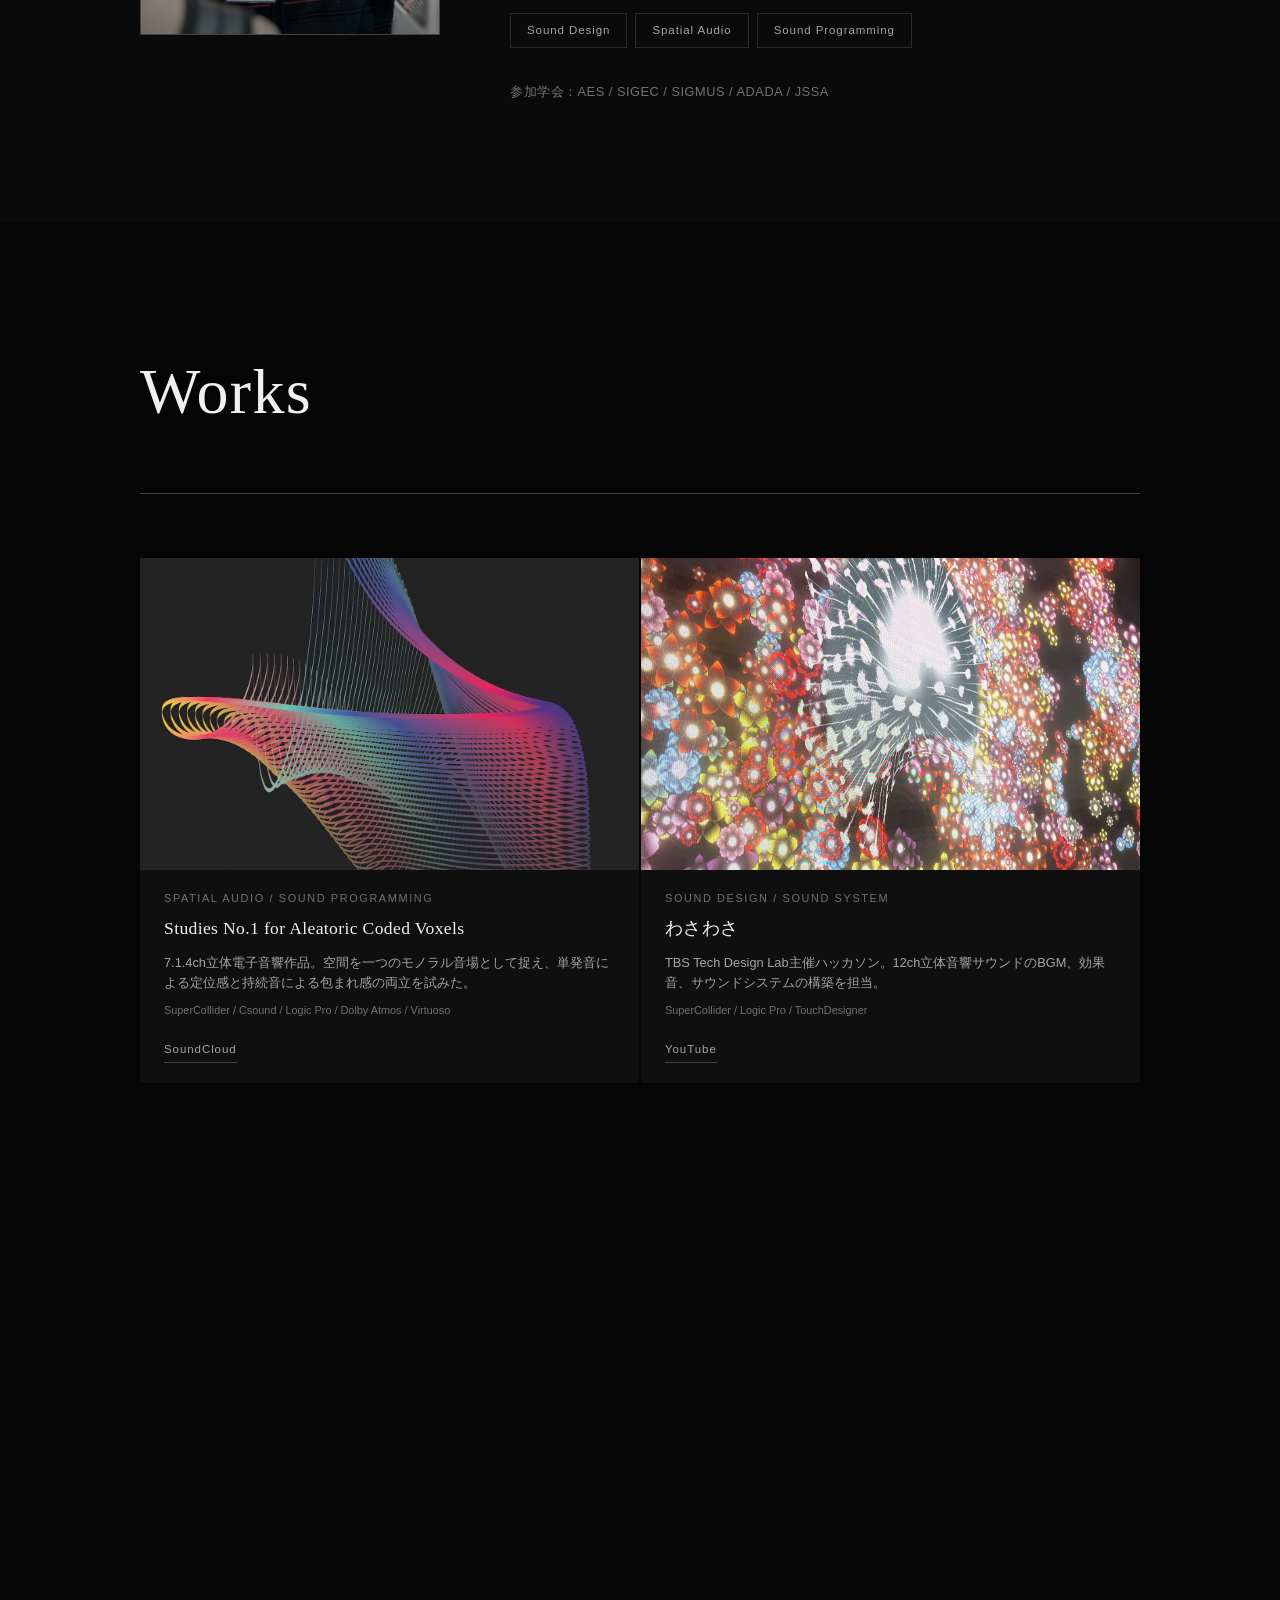
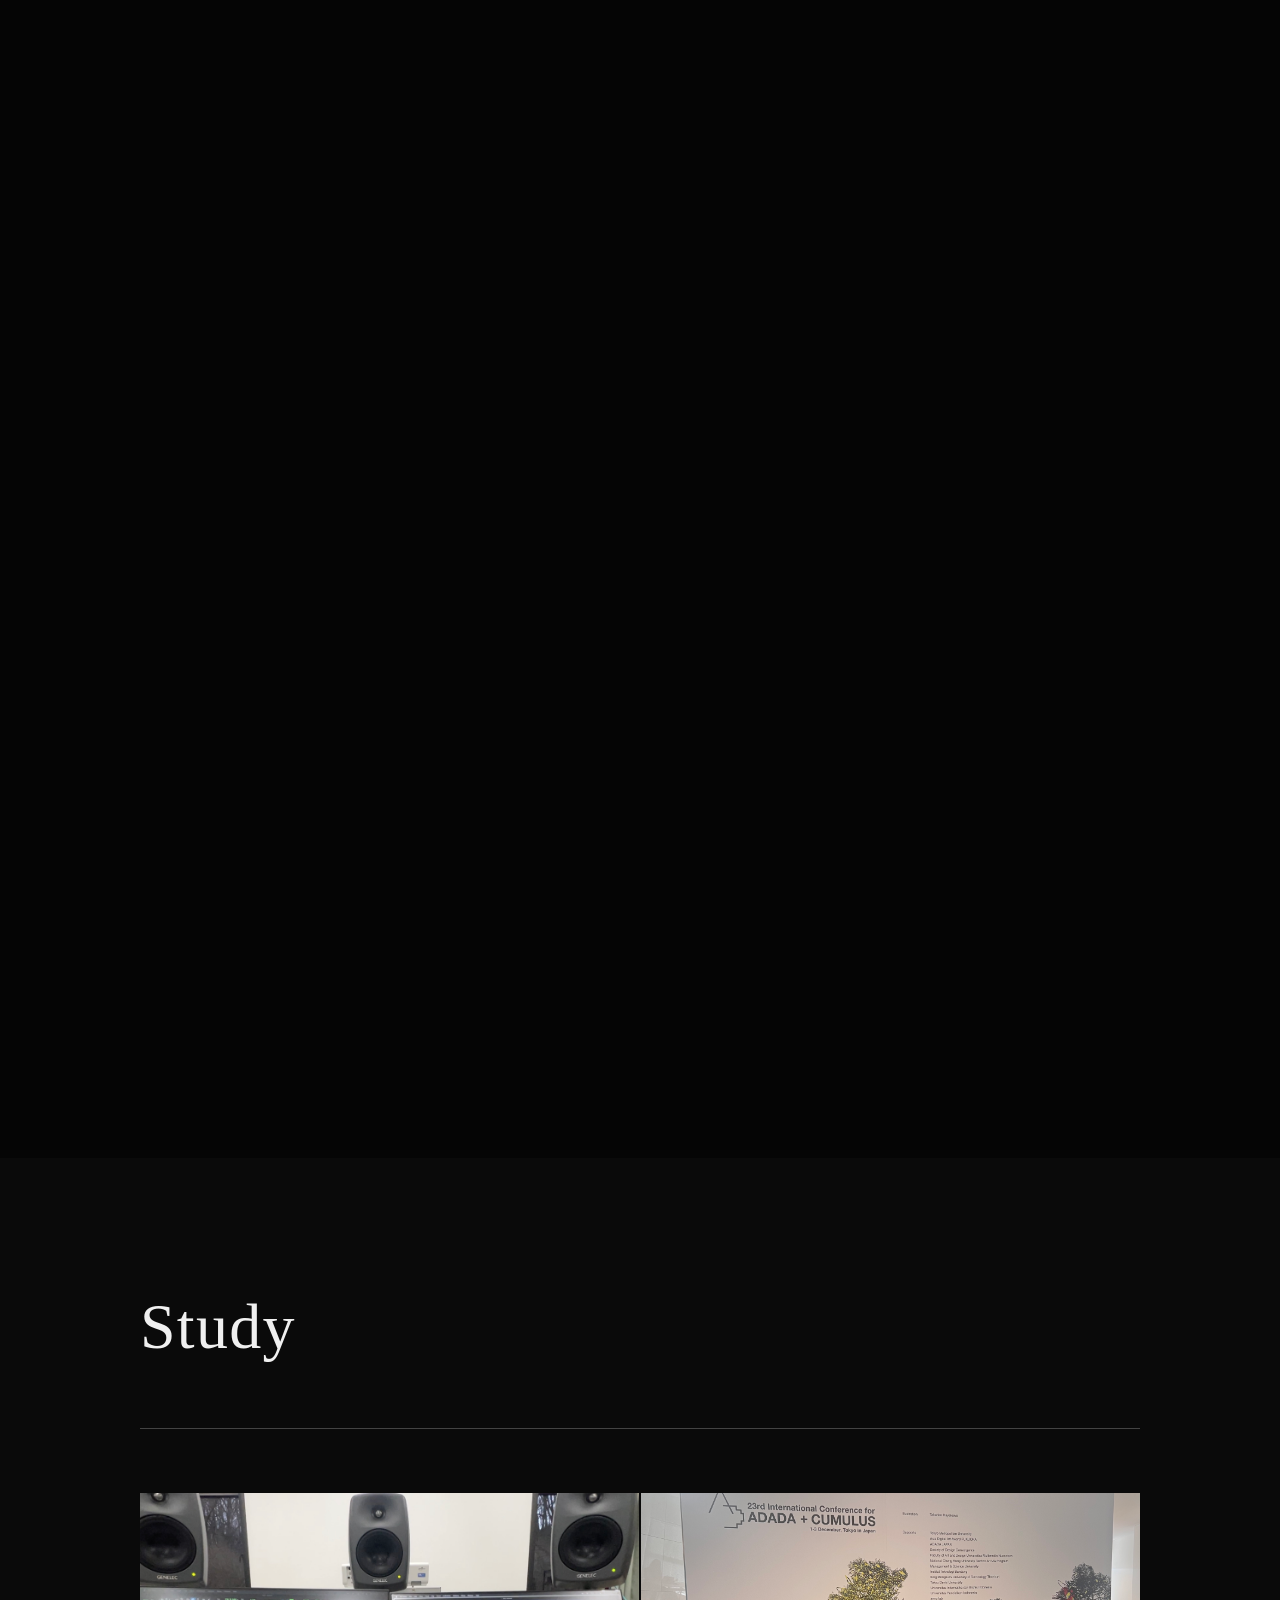
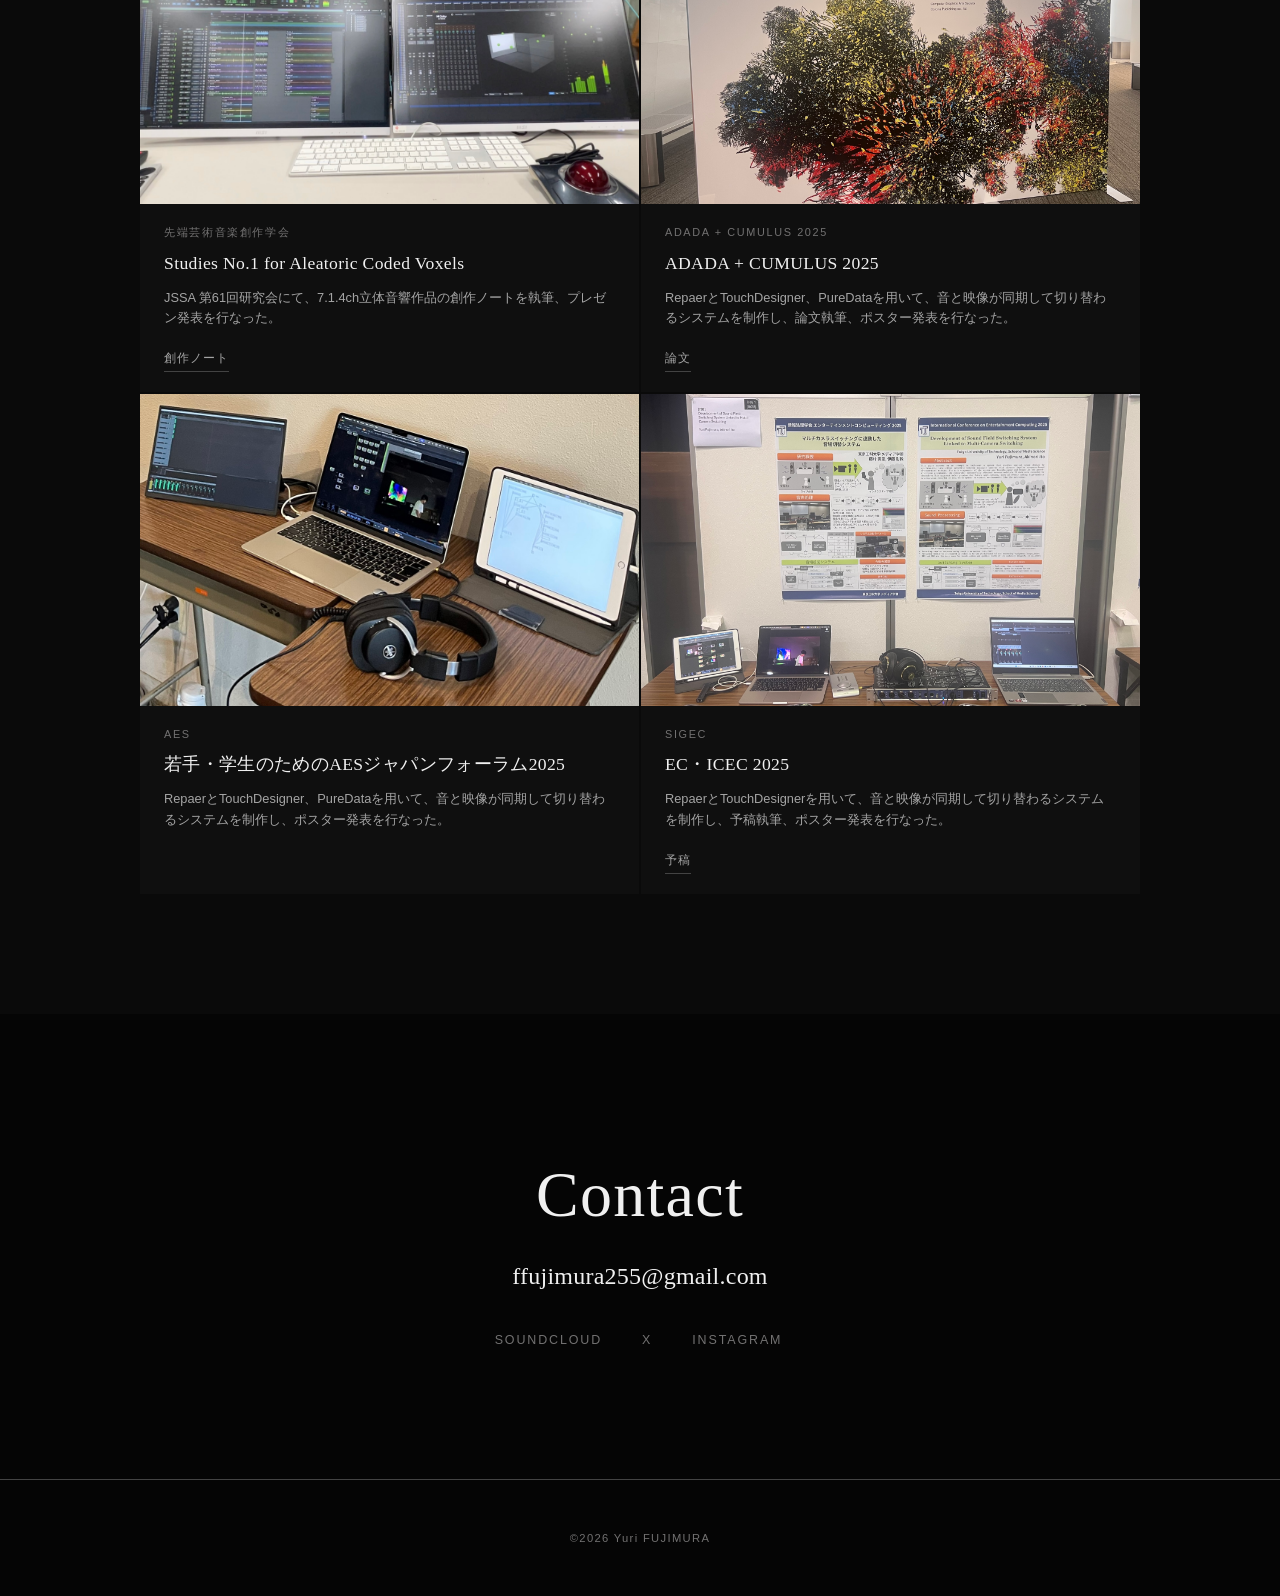
==== commit e03340a0: "Add files via upload" ====
--- a/index.html
+++ b/index.html
@@ -565,7 +565,7 @@
         <div class="work-card">
           <a href="work.html?id=7" class="work-card-link">
             <div class="work-thumbnail-wrap">
-              <img src="img/works/はなだより.jpeg" alt="はなだより">
+              <img src="img/works/hanadayori.jpeg" alt="はなだより">
             </div>
             <div class="work-info">
               <p class="work-category">MA</p>
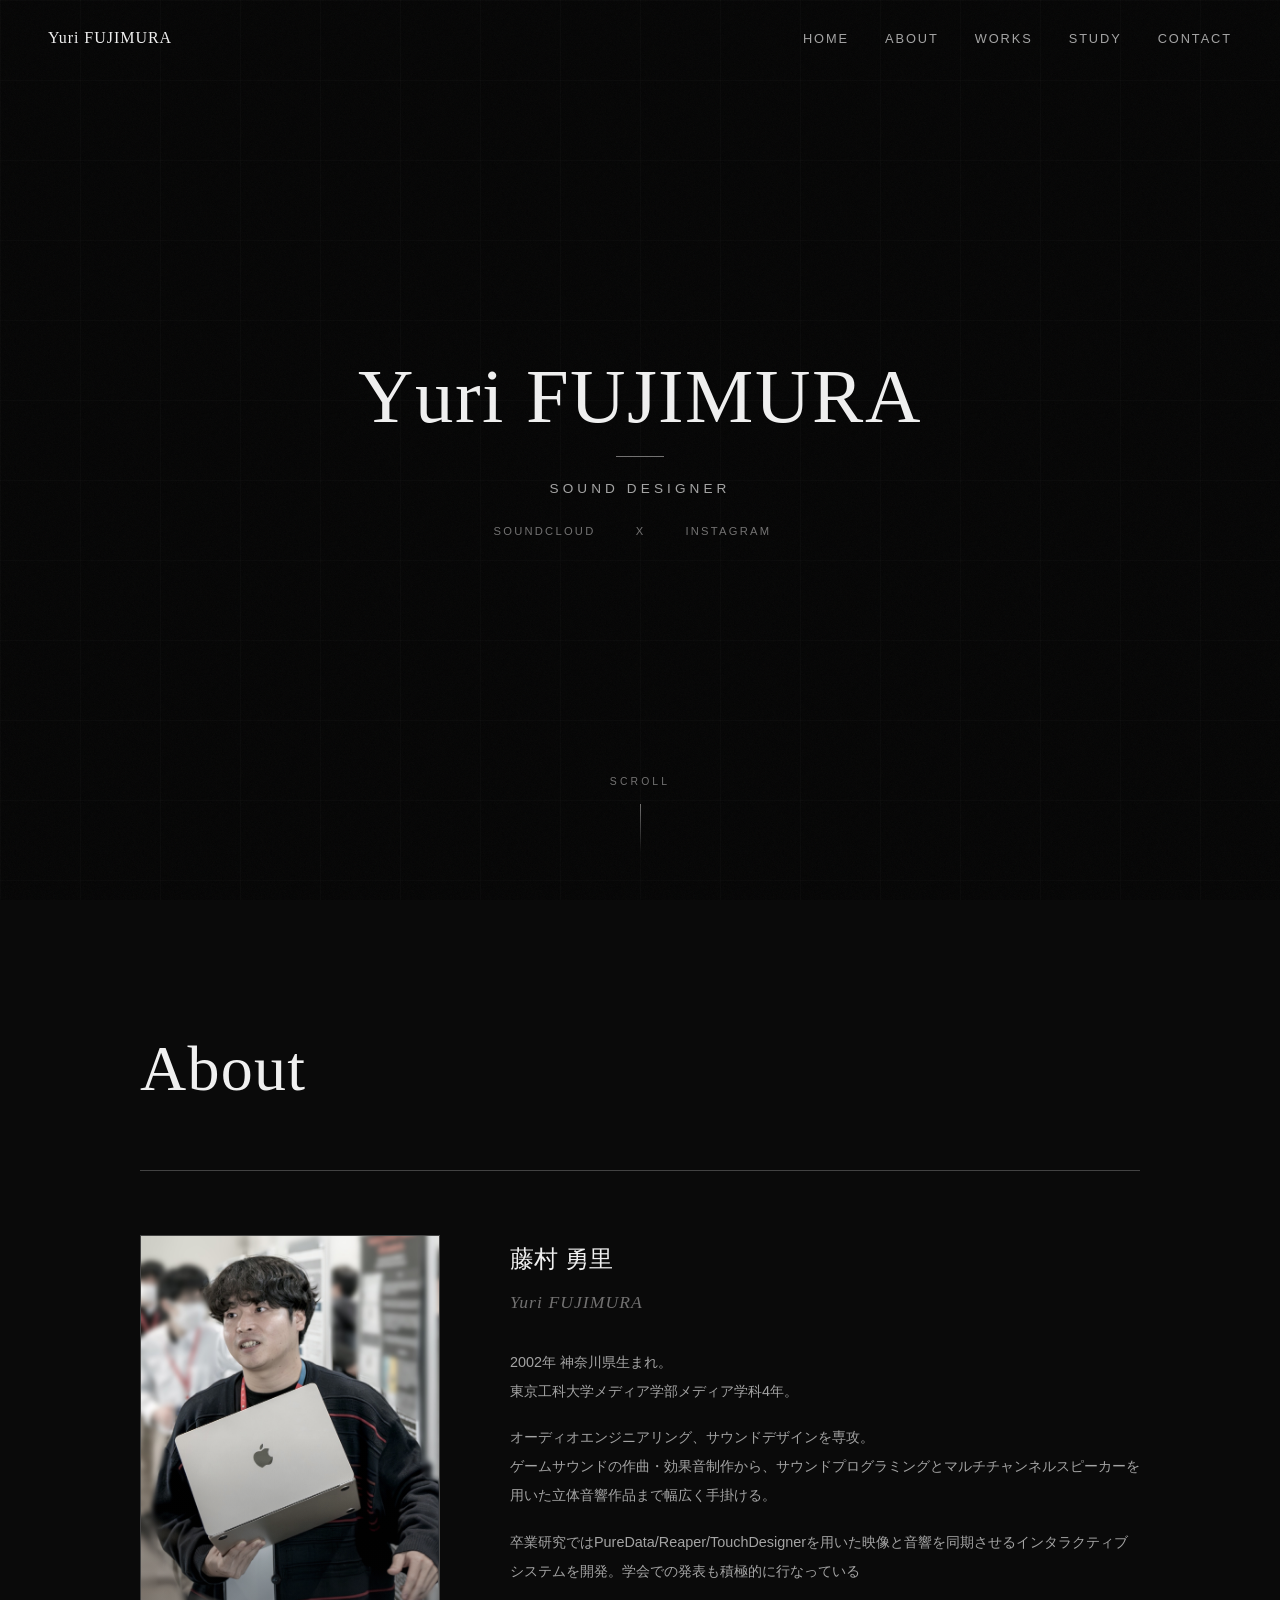
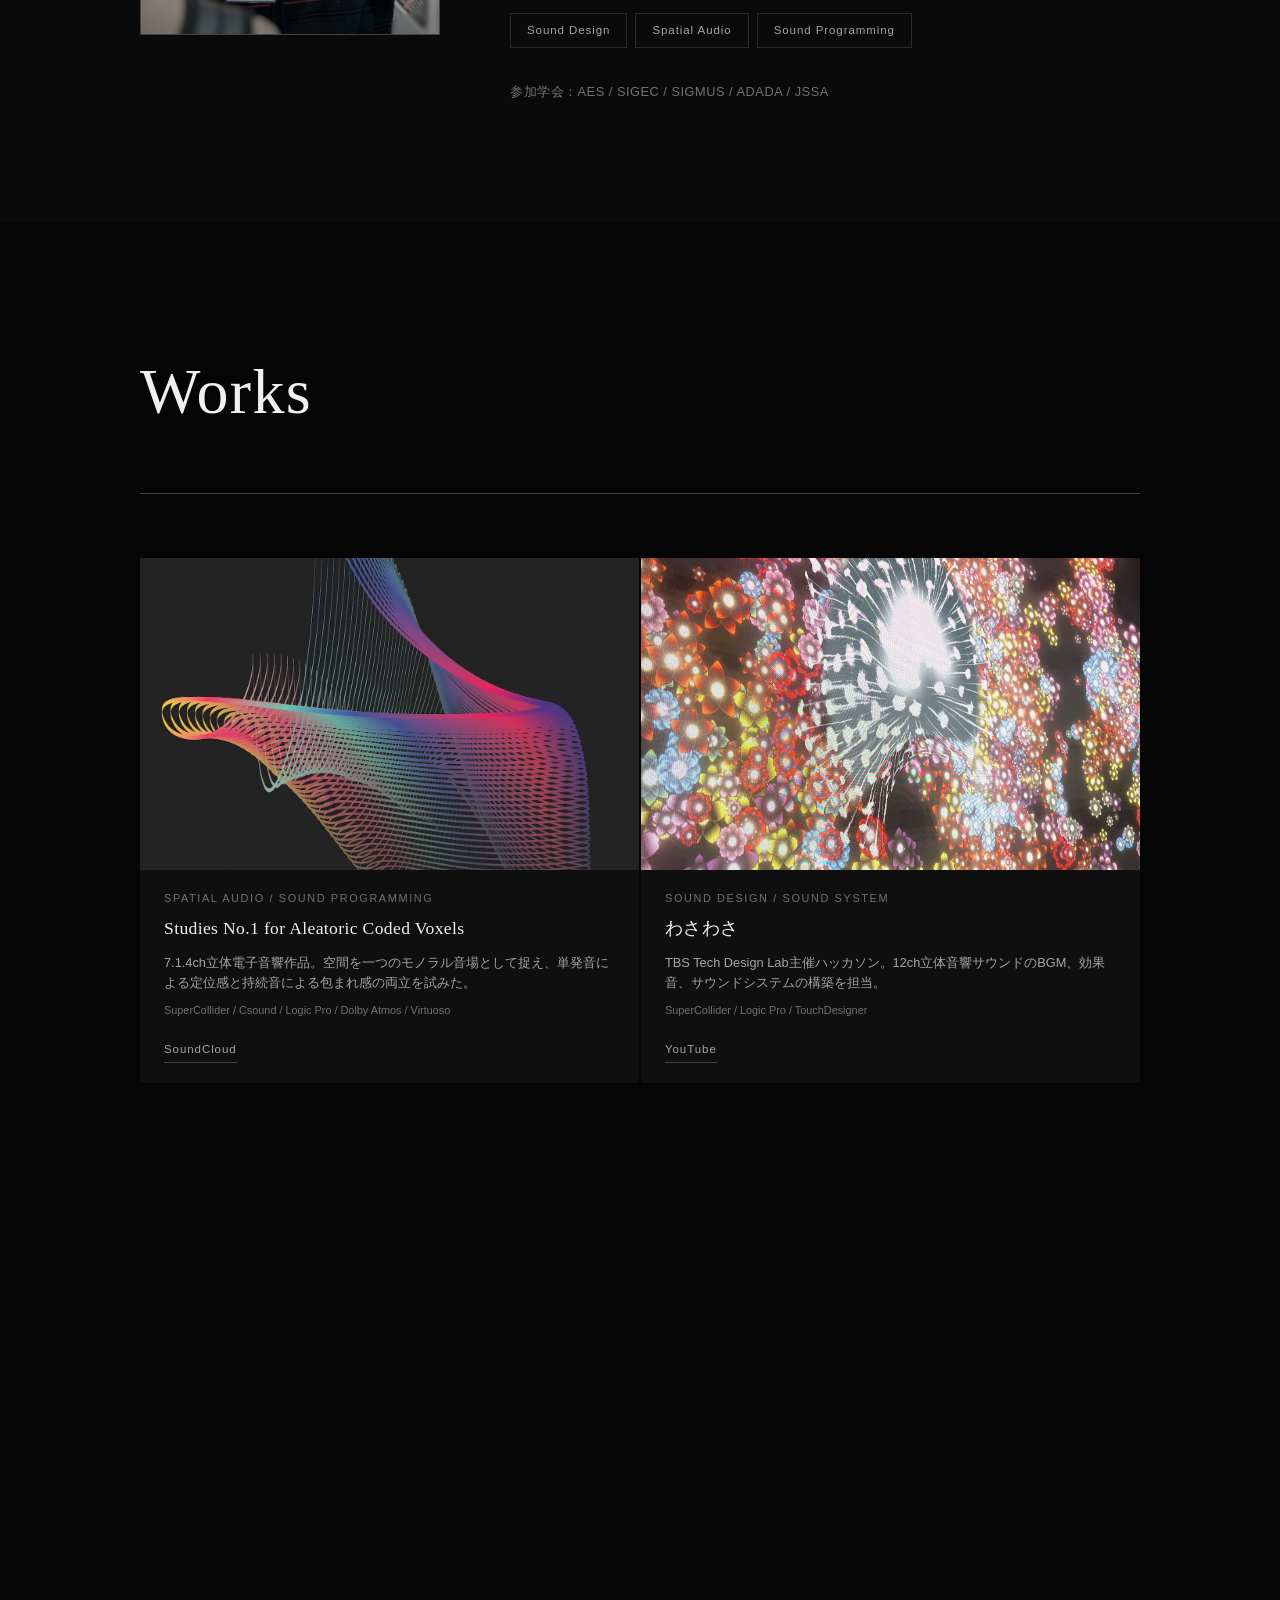
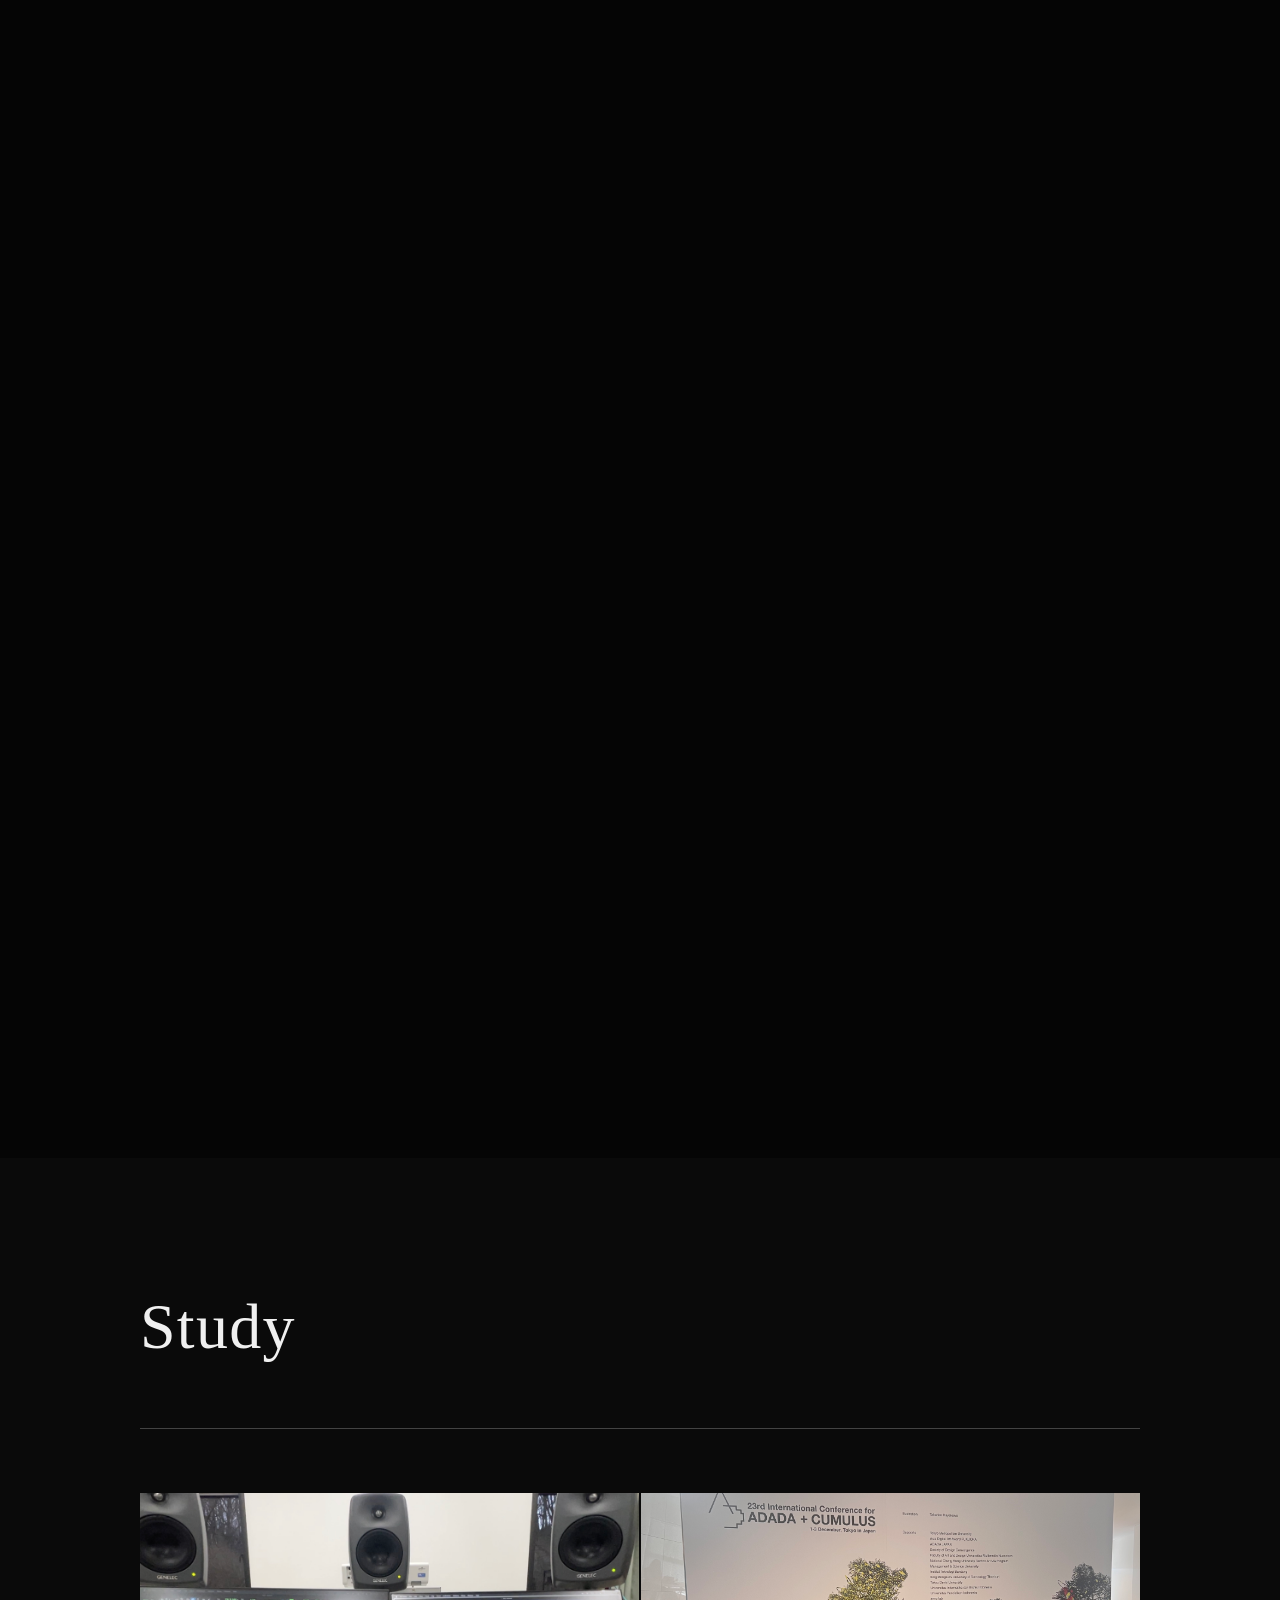
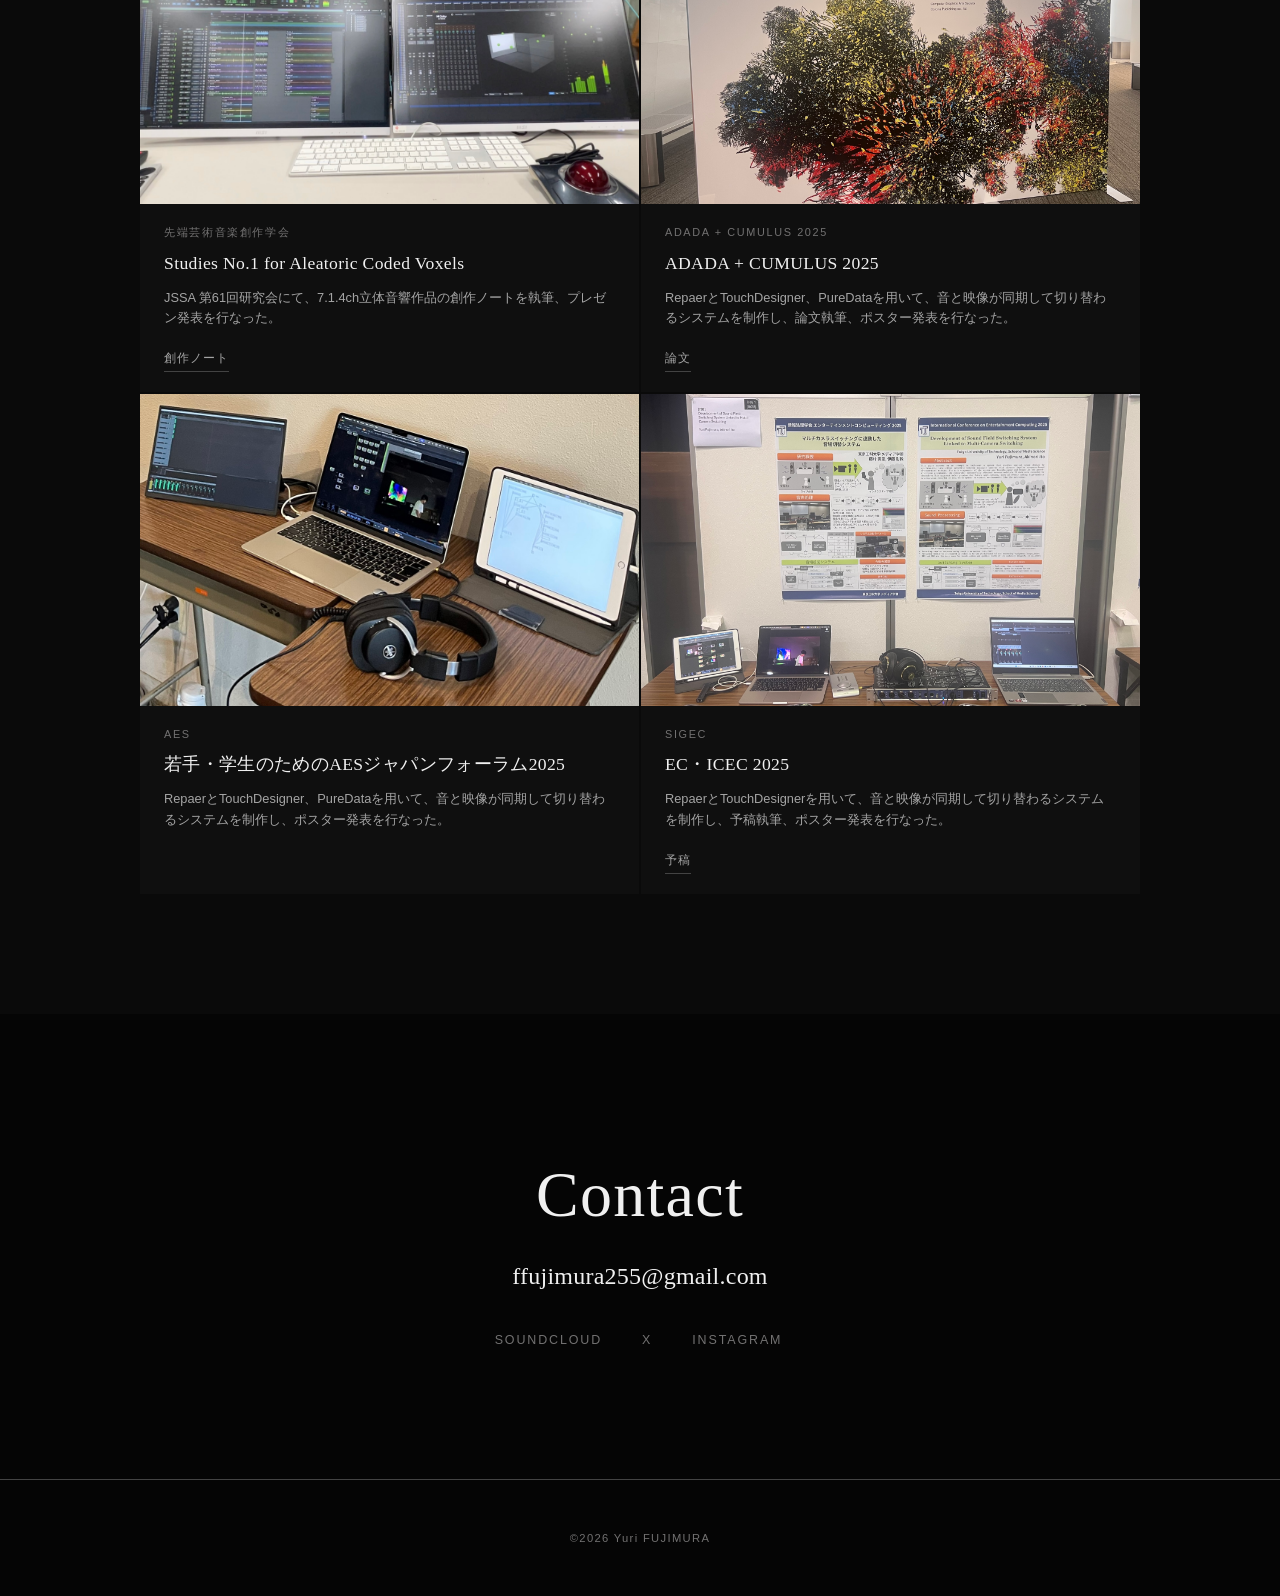
==== commit 6685323b: "Add files via upload" ====
--- a/index.html
+++ b/index.html
@@ -519,6 +519,8 @@
           </a>
           <div class="work-card-links">
             <a href="https://youtube.com/playlist?list=PL04S5xonQiDm2Yc9NbnD7fElksl0YGM91" target="_blank" rel="noopener">配信アーカイブ</a>
+            <a href="https://soundcloud.com/user-564015150/ggjtut2025_bgm01" target="_blank" rel="noopener">BGM01</a>
+            <a href="https://soundcloud.com/user-564015150/ggjtut2025_bgm02" target="_blank" rel="noopener">BGM02</a>
             <a href="https://soundcloud.com/user-564015150/ggjtut2025_op" target="_blank" rel="noopener">OP</a>
           </div>
         </div>
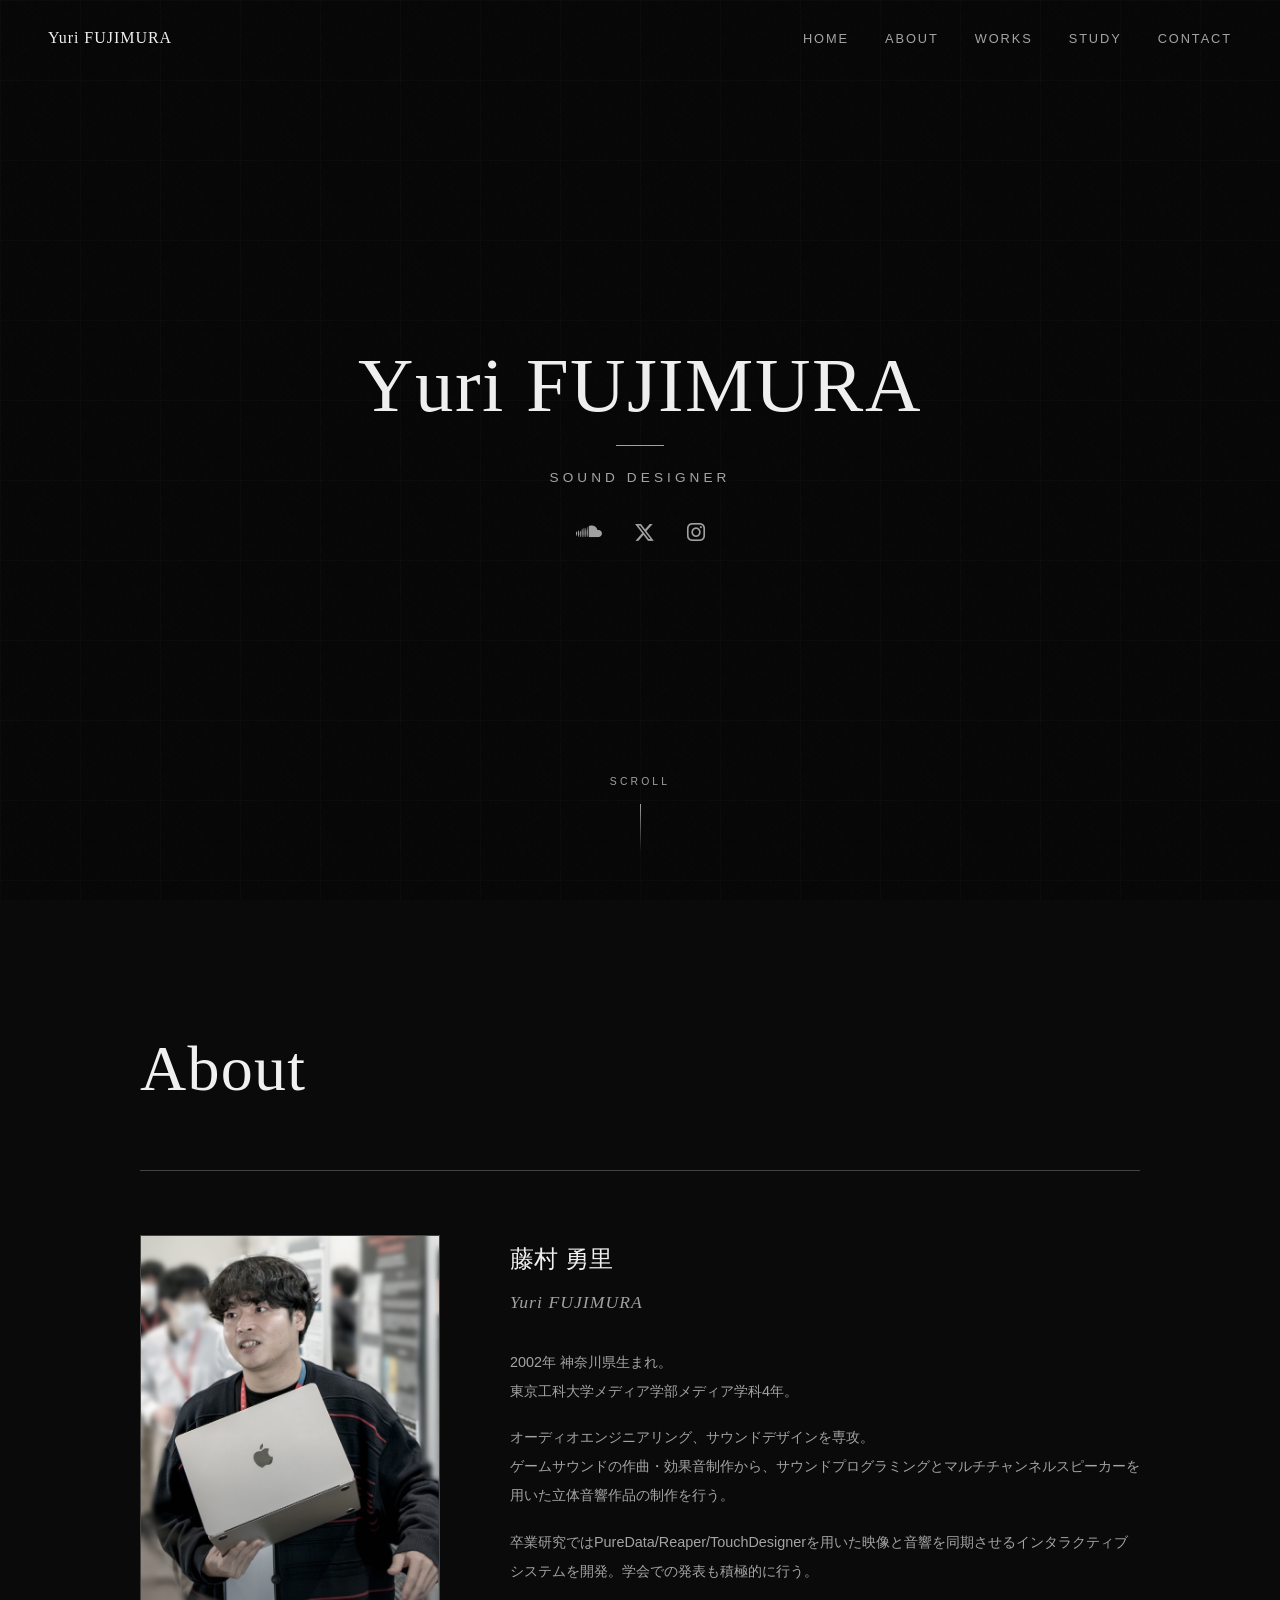
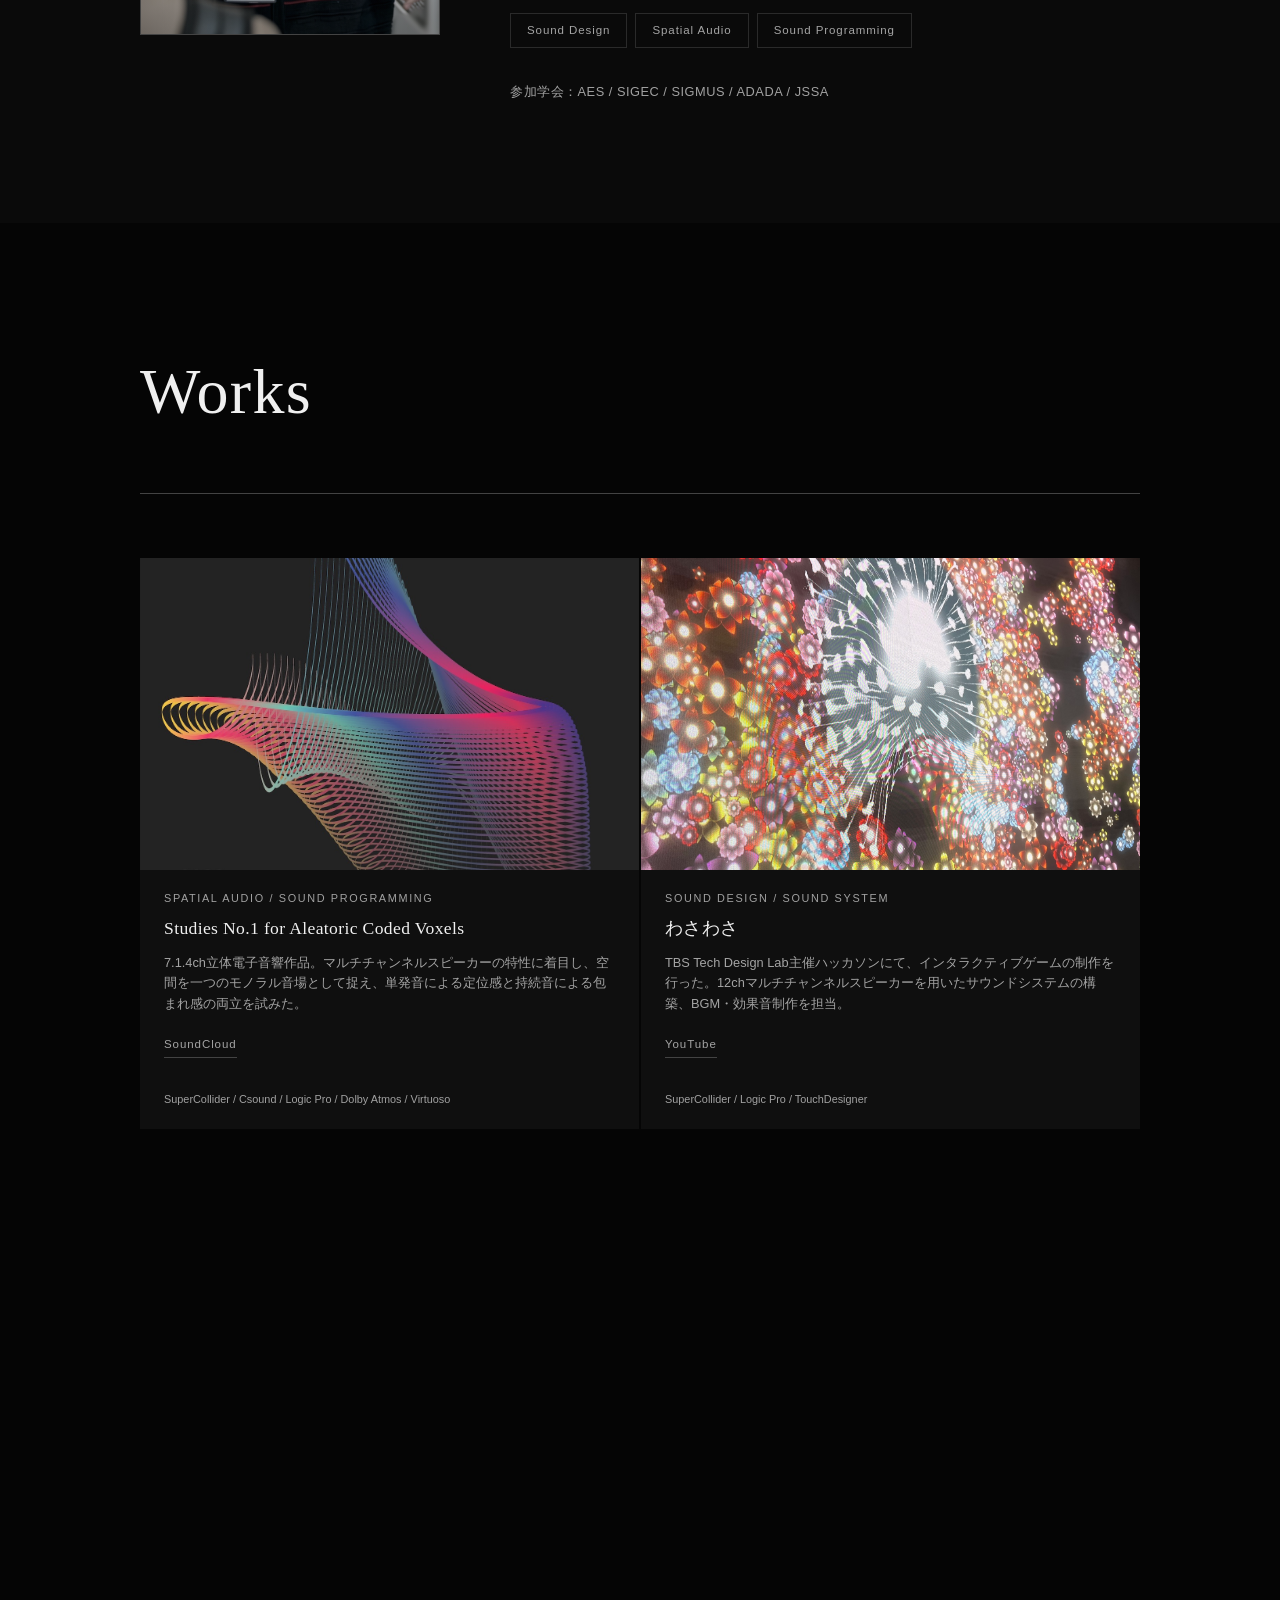
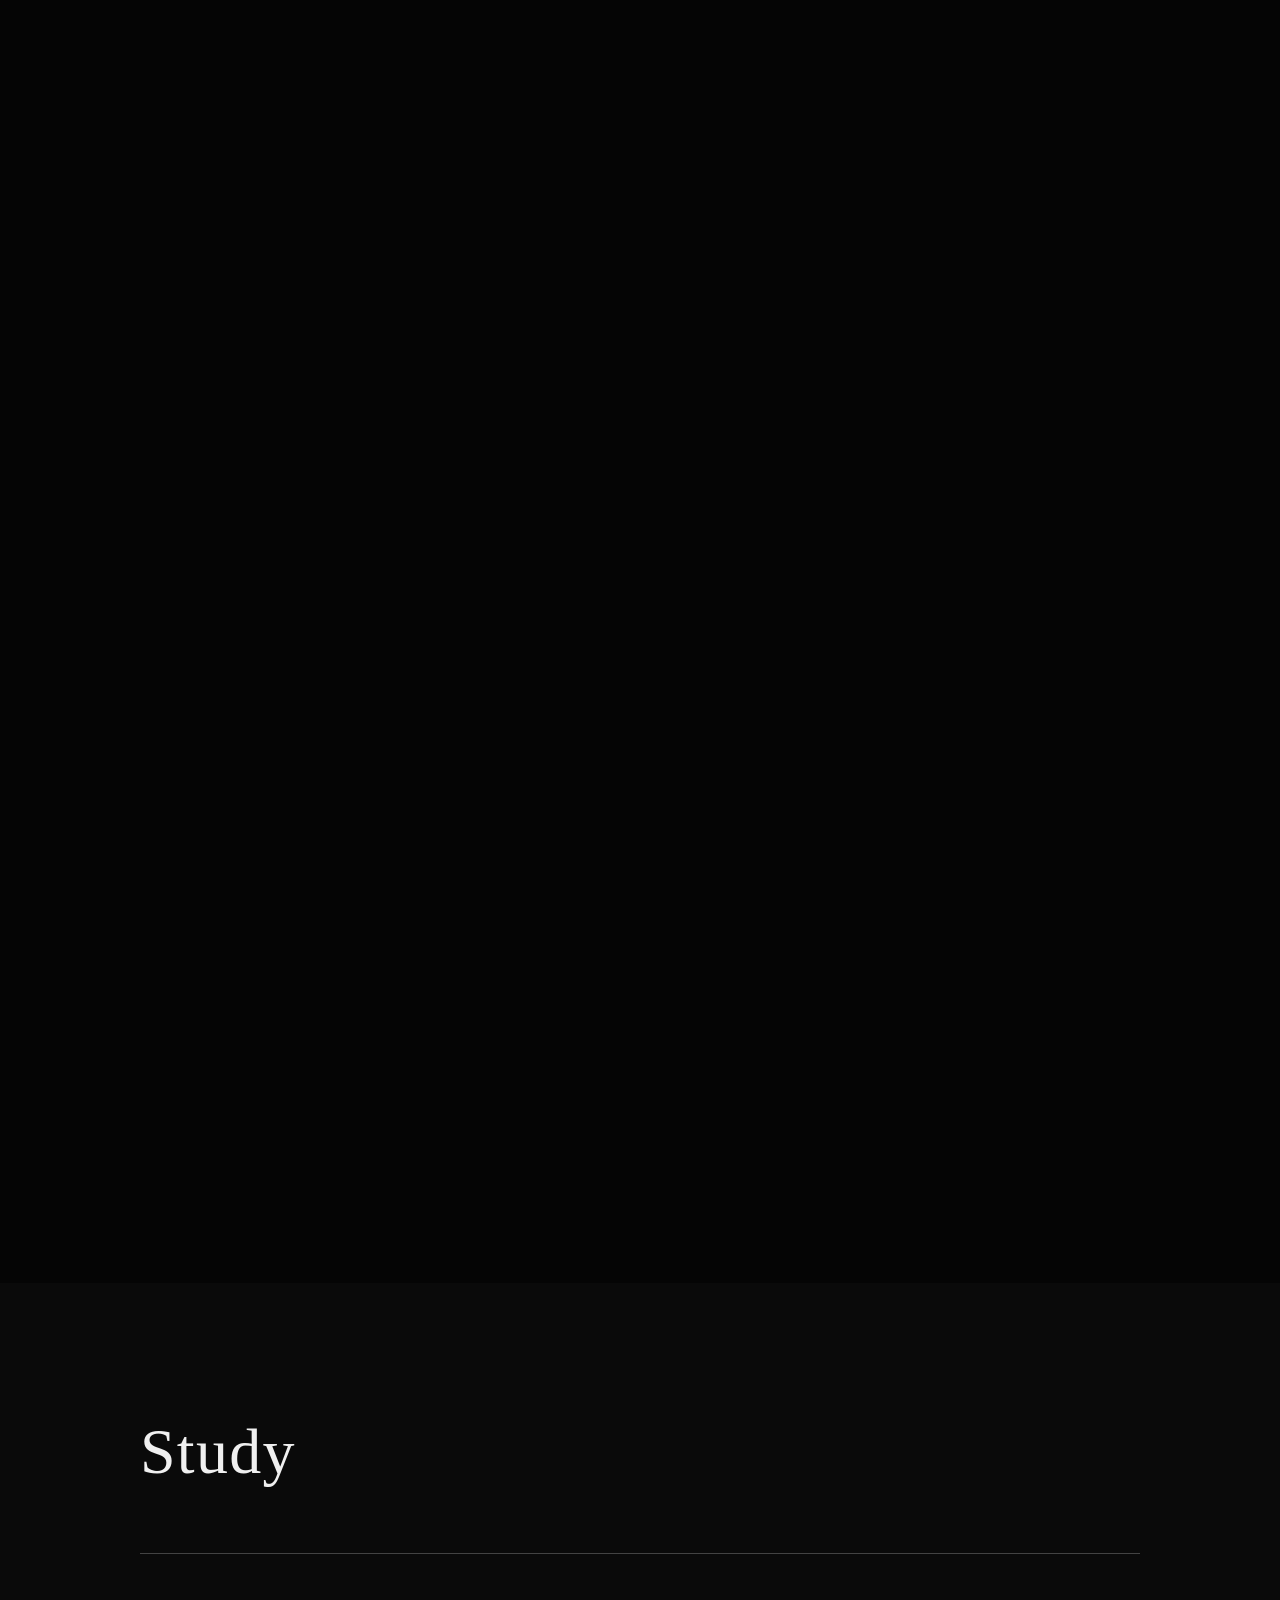
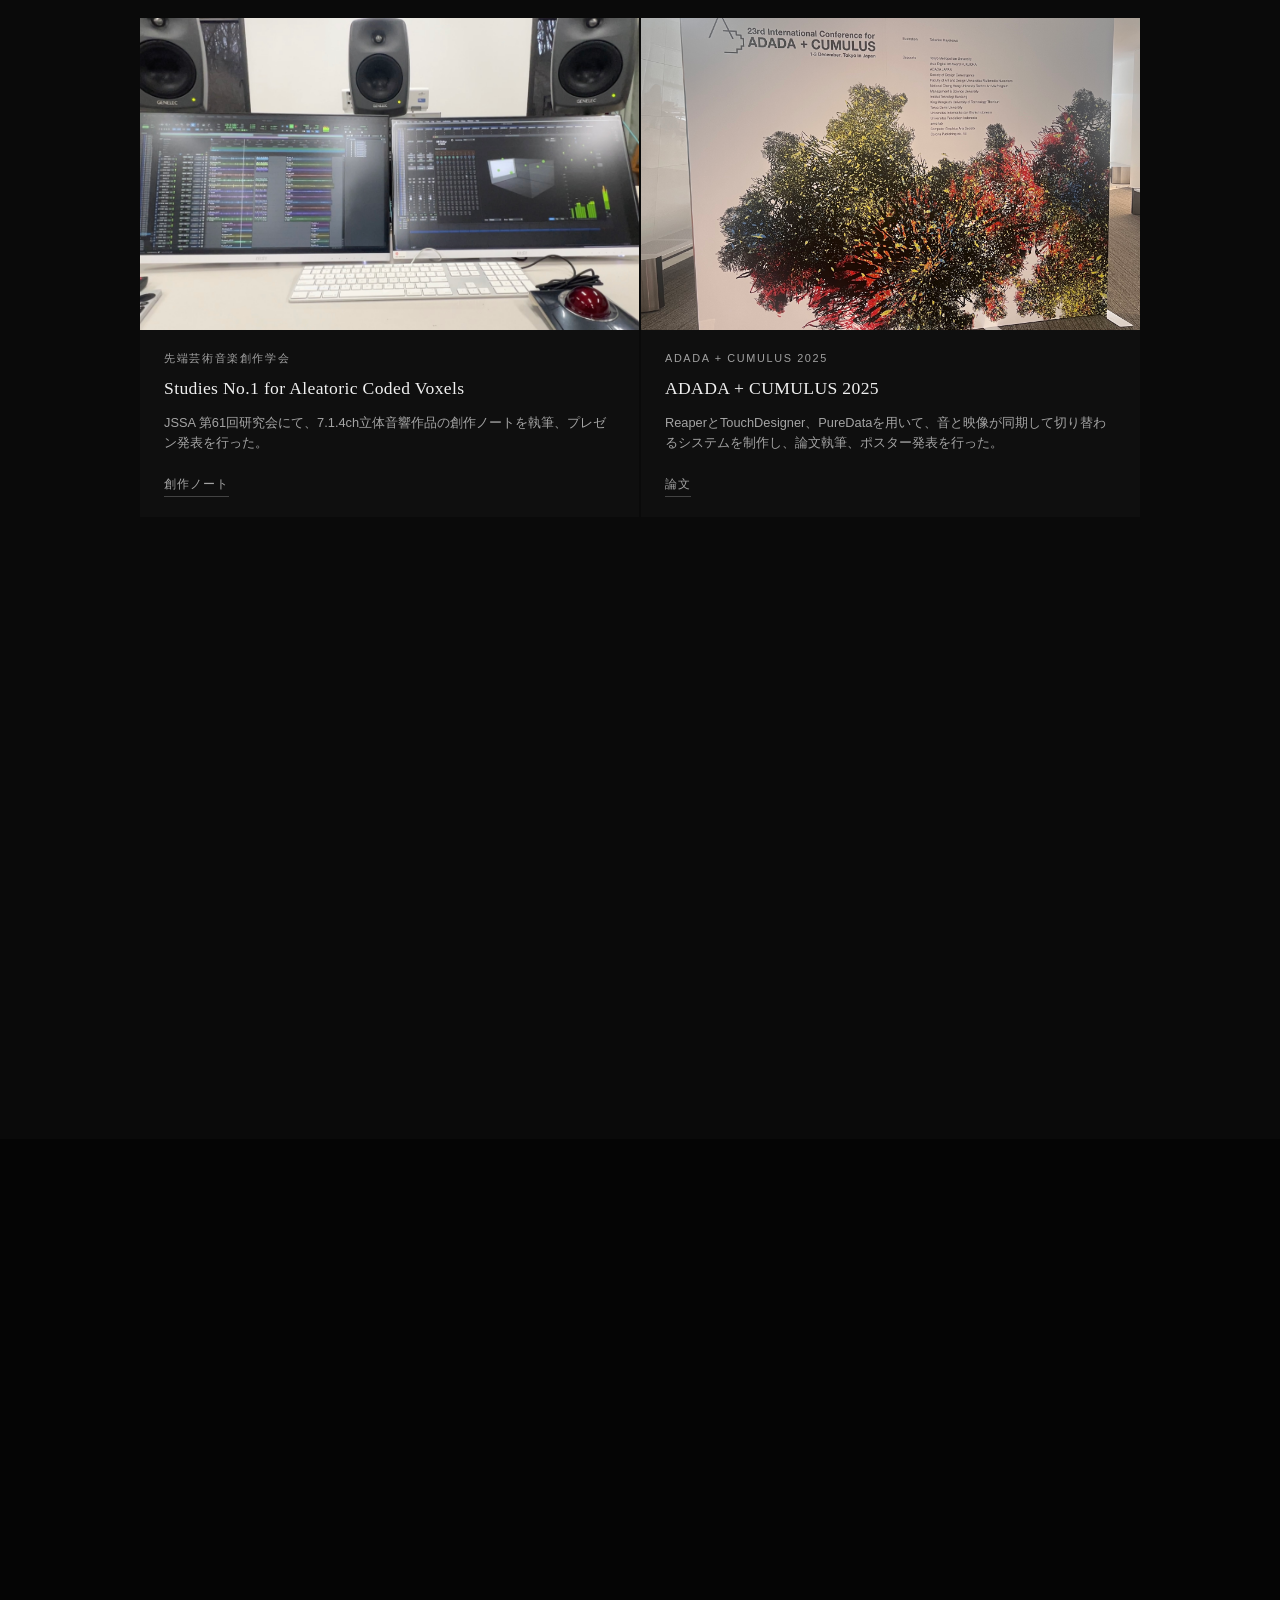
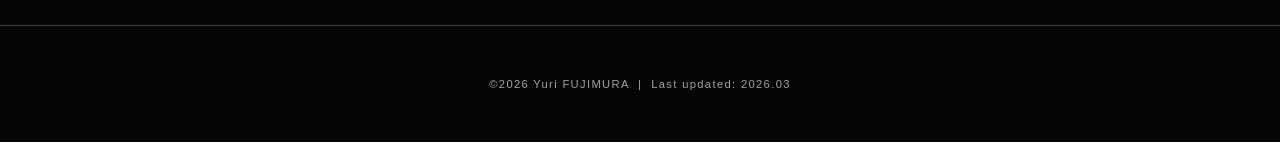
==== commit b4890a01: "Add files via upload" ====
--- a/index.html
+++ b/index.html
@@ -7,6 +7,7 @@
   <link rel="preconnect" href="https://fonts.googleapis.com">
   <link rel="preconnect" href="https://fonts.gstatic.com" crossorigin>
   <link href="https://fonts.googleapis.com/css2?family=Geist:wght@100..900&family=Noto+Sans+JP:wght@300;400;500;700&display=swap" rel="stylesheet">
+  <link rel="stylesheet" href="https://cdnjs.cloudflare.com/ajax/libs/font-awesome/6.5.1/css/all.min.css">
 
   <style>
     :root {
@@ -15,7 +16,7 @@
       --bg-card: #0f0f0f;
       --text-primary: #f0f0f0;
       --text-secondary: #a4a4a4;
-      --text-muted: #727171;
+      --text-muted: #a1a1a1;
       --accent: #ffffff;
       --accent-dim: #999999;
       --border: #434343;
@@ -170,13 +171,11 @@
       opacity: 0; animation: fadeUp 1s ease forwards 1.4s;
     }
     .hero-links {
-      display: flex; gap: 40px; margin-top: 20px;
-      margin-left: -15px;
+      display: flex; gap: 32px; margin-top: 24px;
       opacity: 0; animation: fadeUp 1s ease forwards 1.8s;
     }
     .hero-links a {
-      color: var(--text-muted); font-size: 0.7rem;
-      letter-spacing: 0.2em; text-transform: uppercase;
+      color: var(--text-muted); font-size: 1.3rem;
       transition: color 0.3s ease;
     }
     .hero-links a:hover { color: var(--text-primary); opacity: 1; }
@@ -245,12 +244,14 @@
     .works-grid { display: grid; grid-template-columns: repeat(2, 1fr); gap: 2px; }
     .work-card {
       background: var(--bg-card); overflow: hidden; position: relative;
+      display: flex; flex-direction: column;
       opacity: 0; transform: translateY(40px);
       transition: opacity 0.7s ease, transform 0.7s ease;
     }
     .work-card.visible { opacity: 1; transform: translateY(0); }
     .work-card a.work-card-link {
-      display: block; text-decoration: none; color: inherit;
+      display: flex; flex-direction: column;
+      text-decoration: none; color: inherit;
       transition: opacity 0.3s ease;
     }
     .work-card a.work-card-link:hover { opacity: 1; }
@@ -263,7 +264,7 @@
       background: linear-gradient(135deg, #0d0d0d 0%, #151515 100%);
     }
     .work-card:hover .work-thumbnail { transform: scale(1.08); filter: brightness(1.2); }
-    .work-info { padding: 20px 24px; }
+    .work-info { padding: 20px 24px; display: flex; flex-direction: column; }
     .work-info .work-category {
       font-size: 0.68rem; color: var(--text-muted);
       letter-spacing: 0.15em; text-transform: uppercase; margin-bottom: 6px;
@@ -275,7 +276,7 @@
     }
     .work-card:hover .work-info h3 { color: var(--accent); }
     .work-info p { font-size: 0.8rem; color: var(--text-secondary); line-height: 1.6; }
-    .work-info .work-tools { font-size: 0.68rem; color: var(--text-muted); margin-top: 8px; }
+    .work-tools { font-size: 0.68rem; color: var(--text-muted); margin-top: auto; padding: 12px 24px 20px; }
     .work-thumbnail-wrap img {
       width: 100%; height: 100%; object-fit: cover; display: block;
       transition: transform 0.8s cubic-bezier(0.25, 0.46, 0.45, 0.94), filter 0.6s ease;
@@ -327,17 +328,10 @@
       margin-top: 20px; flex-wrap: wrap;
     }
     .contact-social a {
-      font-size: 0.78rem; color: var(--text-muted);
-      letter-spacing: 0.15em; text-transform: uppercase;
-      padding: 8px 0; position: relative; transition: color 0.3s ease;
+      font-size: 1.5rem; color: var(--text-muted);
+      padding: 8px 0; transition: color 0.3s ease;
     }
     .contact-social a:hover { color: var(--text-primary); opacity: 1; }
-    .contact-social a::after {
-      content: ''; position: absolute; bottom: 4px; left: 0;
-      width: 0%; height: 1px; background: var(--text-primary);
-      transition: width 0.4s cubic-bezier(0.25, 0.46, 0.45, 0.94);
-    }
-    .contact-social a:hover::after { width: 100%; }
 
     footer {
       text-align: center; padding: 48px;
@@ -378,13 +372,13 @@
   <div class="grain-overlay"></div>
 
   <nav id="navbar">
-    <a href="#hero" class="nav-logo">Yuri FUJIMURA</a>
+    <a href="/" class="nav-logo">Yuri FUJIMURA</a>
     <ul class="nav-links" id="navLinks">
-      <li><a href="#hero" onclick="closeMenu()">Home</a></li>
-      <li><a href="#about" onclick="closeMenu()">About</a></li>
-      <li><a href="#works" onclick="closeMenu()">Works</a></li>
-      <li><a href="#study" onclick="closeMenu()">Study</a></li>
-      <li><a href="#contact" onclick="closeMenu()">Contact</a></li>
+      <li><a href="/">Home</a></li>
+      <li><a href="/about">About</a></li>
+      <li><a href="/works">Works</a></li>
+      <li><a href="/study">Study</a></li>
+      <li><a href="/contact">Contact</a></li>
     </ul>
     <button class="hamburger" id="hamburger" aria-label="メニュー">
       <span></span><span></span><span></span>
@@ -396,9 +390,9 @@
     <div class="hero-line"></div>
     <p class="hero-subtitle">Sound Designer</p>
     <div class="hero-links">
-      <a href="https://soundcloud.com/user-564015150" target="_blank" rel="noopener">SoundCloud</a>
-      <a href="https://x.com/yuri64956815" target="_blank" rel="noopener">X</a>
-      <a href="https://www.instagram.com/fuyu_1125" target="_blank" rel="noopener">Instagram</a>
+      <a href="https://soundcloud.com/user-564015150" target="_blank" rel="noopener" aria-label="SoundCloud"><i class="fa-brands fa-soundcloud"></i></a>
+      <a href="https://x.com/yuri64956815" target="_blank" rel="noopener" aria-label="X"><i class="fa-brands fa-x-twitter"></i></a>
+      <a href="https://www.instagram.com/fuyu_1125" target="_blank" rel="noopener" aria-label="Instagram"><i class="fa-brands fa-instagram"></i></a>
     </div>
     <div class="scroll-indicator">
       <span>Scroll</span>
@@ -417,8 +411,8 @@
           <p class="name-ja">藤村 勇里</p>
           <p class="name-en">Yuri FUJIMURA</p>
           <p>2002年 神奈川県生まれ。<br>東京工科大学メディア学部メディア学科4年。</p>
-          <p>オーディオエンジニアリング、サウンドデザインを専攻。<br>ゲームサウンドの作曲・効果音制作から、サウンドプログラミングとマルチチャンネルスピーカーを用いた立体音響作品まで幅広く手掛ける。</p>
-          <p>卒業研究ではPureData/Reaper/TouchDesignerを用いた映像と音響を同期させるインタラクティブシステムを開発。学会での発表も積極的に行なっている</p>
+          <p>オーディオエンジニアリング、サウンドデザインを専攻。<br>ゲームサウンドの作曲・効果音制作から、サウンドプログラミングとマルチチャンネルスピーカーを用いた立体音響作品の制作を行う。</p>
+          <p>卒業研究ではPureData/Reaper/TouchDesignerを用いた映像と音響を同期させるインタラクティブシステムを開発。学会での発表も積極的に行う。</p>
           <div class="about-tags">
             <span>Sound Design</span>
             <span>Spatial Audio</span>
@@ -438,41 +432,41 @@
       <div class="works-grid">
 
         <div class="work-card">
-          <a href="work.html?id=0" class="work-card-link">
+          <a href="works.html?id=0" class="work-card-link">
             <div class="work-thumbnail-wrap">
               <img src="img/works/ICSAF.JPG" alt="ICSAF 2025">
             </div>
             <div class="work-info">
               <p class="work-category">Spatial Audio / Sound Programming</p>
               <h3>Studies No.1 for Aleatoric Coded Voxels</h3>
-              <p>7.1.4ch立体電子音響作品。空間を一つのモノラル音場として捉え、単発音による定位感と持続音による包まれ感の両立を試みた。</p>
-              <p class="work-tools">SuperCollider / Csound / Logic Pro / Dolby Atmos / Virtuoso</p>
+              <p>7.1.4ch立体電子音響作品。マルチチャンネルスピーカーの特性に着目し、空間を一つのモノラル音場として捉え、単発音による定位感と持続音による包まれ感の両立を試みた。</p>
             </div>
           </a>
           <div class="work-card-links">
             <a href="https://on.soundcloud.com/bMp8KIsTQWyeq9Cm3h" target="_blank" rel="noopener">SoundCloud</a>
           </div>
-        </div>
-
-        <div class="work-card">
-          <a href="work.html?id=1" class="work-card-link">
+          <p class="work-tools">SuperCollider / Csound / Logic Pro / Dolby Atmos / Virtuoso</p>
+        </div>
+
+        <div class="work-card">
+          <a href="works.html?id=1" class="work-card-link">
             <div class="work-thumbnail-wrap">
               <img src="img/works/TechDsignCamp.jpg" alt="Tech Design Camp 2025">
             </div>
             <div class="work-info">
               <p class="work-category">Sound Design / Sound System</p>
               <h3>わさわさ</h3>
-              <p>TBS Tech Design Lab主催ハッカソン。12ch立体音響サウンドのBGM、効果音、サウンドシステムの構築を担当。</p>
-              <p class="work-tools">SuperCollider / Logic Pro / TouchDesigner</p>
+              <p>TBS Tech Design Lab主催ハッカソンにて、インタラクティブゲームの制作を行った。12chマルチチャンネルスピーカーを用いたサウンドシステムの構築、BGM・効果音制作を担当。</p>
             </div>
           </a>
           <div class="work-card-links">
             <a href="https://youtu.be/4BvsFNxWgEI" target="_blank" rel="noopener">YouTube</a>
           </div>
-        </div>
-
-        <div class="work-card">
-          <a href="work.html?id=2" class="work-card-link">
+          <p class="work-tools">SuperCollider / Logic Pro / TouchDesigner</p>
+        </div>
+
+        <div class="work-card">
+          <a href="works.html?id=2" class="work-card-link">
             <div class="work-thumbnail-wrap">
               <img src="img/works/VoiceRecording.JPEG" alt="TGS 2025">
             </div>
@@ -480,33 +474,33 @@
               <p class="work-category">Voice Recording</p>
               <h3>ハヤツバサ</h3>
               <p>ゲーム内ボイスの録音・編集を担当。</p>
-              <p class="work-tools">ProTools / Logic Pro</p>
             </div>
           </a>
           <div class="work-card-links">
             <a href="https://mkmlab.net/TGS/2025/team/team01/team01M6.html" target="_blank" rel="noopener">ハヤツバサ</a>
           </div>
-        </div>
-
-        <div class="work-card">
-          <a href="work.html?id=3" class="work-card-link">
+          <p class="work-tools">ProTools / Logic Pro</p>
+        </div>
+
+        <div class="work-card">
+          <a href="works.html?id=3" class="work-card-link">
             <div class="work-thumbnail-wrap">
               <img src="img/works/OTOTEN.JPG" alt="OTOTEN 2025">
             </div>
             <div class="work-info">
               <p class="work-category">Spatial Audio / Sound Programming</p>
               <h3>CodedSoundScapes</h3>
-              <p>7.1.4ch立体電子音響作品。</p>
-              <p class="work-tools">SuperCollider / Logic Pro / Dolby Atmos / Virtuoso</p>
+              <p>サウンドプログラミングを用いた7.1.4ch立体電子音響作品。</p>
             </div>
           </a>
           <div class="work-card-links">
             <a href="https://on.soundcloud.com/CKvoSLLLGVJKUgjDMS" target="_blank" rel="noopener">SoundCloud</a>
           </div>
-        </div>
-
-        <div class="work-card">
-          <a href="work.html?id=4" class="work-card-link">
+          <p class="work-tools">SuperCollider / Logic Pro / Dolby Atmos / Virtuoso</p>
+        </div>
+
+        <div class="work-card">
+          <a href="works.html?id=4" class="work-card-link">
             <div class="work-thumbnail-wrap">
               <img src="img/works/GGJ2025.jpg" alt="GGJ 2025">
             </div>
@@ -514,7 +508,6 @@
               <p class="work-category">Music / Direction</p>
               <h3>GGJ TUT 2025</h3>
               <p>配信BGM、OP・ED映像を制作。</p>
-              <p class="work-tools">Logic Pro / DaVinci Resolve</p>
             </div>
           </a>
           <div class="work-card-links">
@@ -523,10 +516,11 @@
             <a href="https://soundcloud.com/user-564015150/ggjtut2025_bgm02" target="_blank" rel="noopener">BGM02</a>
             <a href="https://soundcloud.com/user-564015150/ggjtut2025_op" target="_blank" rel="noopener">OP</a>
           </div>
-        </div>
-
-        <div class="work-card">
-          <a href="work.html?id=5" class="work-card-link">
+          <p class="work-tools">Logic Pro / DaVinci Resolve</p>
+        </div>
+
+        <div class="work-card">
+          <a href="works.html?id=5" class="work-card-link">
             <div class="work-thumbnail-wrap">
               <img src="img/works/Genereviver.jpg" alt="Genereviver">
             </div>
@@ -534,7 +528,6 @@
               <p class="work-category">Game Sound</p>
               <h3>Genereviver</h3>
               <p>ゲームBGMの制作。</p>
-              <p class="work-tools">Logic Pro</p>
             </div>
           </a>
           <div class="work-card-links">
@@ -542,12 +535,13 @@
             <a href="https://on.soundcloud.com/Ysm291hvmrYJ1yuLrh" target="_blank" rel="noopener">BGM_StageSelected</a>
             <a href="https://on.soundcloud.com/u8l9oROM7WgsQKSbDr" target="_blank" rel="noopener">BGM_Title</a>
             <a href="https://on.soundcloud.com/wvOcsfJINu3Dk8i3RU" target="_blank" rel="noopener">BGM_StageClear</a>
-            <a href="https://on.soundcloud.com/qlkK3AJk77CG4tT48u" target="_blank" rel="noopener">BGM_Stage1_mystery </a>
-          </div>
-        </div>
-
-        <div class="work-card">
-          <a href="work.html?id=6" class="work-card-link">
+            <a href="https://on.soundcloud.com/qlkK3AJk77CG4tT48u" target="_blank" rel="noopener">BGM_Stage1_mystery</a>
+          </div>
+          <p class="work-tools">Logic Pro</p>
+        </div>
+
+        <div class="work-card">
+          <a href="works.html?id=6" class="work-card-link">
             <div class="work-thumbnail-wrap">
               <img src="img/works/Alice'sRegain.JPEG" alt="Alice's Regain">
             </div>
@@ -555,17 +549,17 @@
               <p class="work-category">Game Sound</p>
               <h3>Alice's Regain</h3>
               <p>ゲームBGMの制作。</p>
-              <p class="work-tools">Logic Pro</p>
             </div>
           </a>
           <div class="work-card-links">
             <a href="https://mkmlab.net/TGS/2024/game/alicesregain.html" target="_blank" rel="noopener">Alice's Regain</a>
             <a href="https://on.soundcloud.com/rFu9DNjnQj9hfO5DzY" target="_blank" rel="noopener">BGM_FinalBoss_MonsterBird</a>
           </div>
-        </div>
-
-        <div class="work-card">
-          <a href="work.html?id=7" class="work-card-link">
+          <p class="work-tools">Logic Pro</p>
+        </div>
+
+        <div class="work-card">
+          <a href="works.html?id=7" class="work-card-link">
             <div class="work-thumbnail-wrap">
               <img src="img/works/hanadayori.jpeg" alt="はなだより">
             </div>
@@ -573,12 +567,12 @@
               <p class="work-category">MA</p>
               <h3>はなだより</h3>
               <p>PVのMAを担当。</p>
-              <p class="work-tools">ProTools</p>
             </div>
           </a>
           <div class="work-card-links">
             <a href="https://youtu.be/o5OIbKmCJdo" target="_blank" rel="noopener">PV</a>
           </div>
+          <p class="work-tools">ProTools</p>
         </div>
 
       </div>
@@ -600,7 +594,7 @@
             <div class="work-info">
               <p class="work-category">先端芸術音楽創作学会</p>
               <h3>Studies No.1 for Aleatoric Coded Voxels</h3>
-              <p>JSSA 第61回研究会にて、7.1.4ch立体音響作品の創作ノートを執筆、プレゼン発表を行なった。</p>
+              <p>JSSA 第61回研究会にて、7.1.4ch立体音響作品の創作ノートを執筆、プレゼン発表を行った。</p>
             </div>
           </a>
           <div class="work-card-links">
@@ -616,7 +610,7 @@
             <div class="work-info">
               <p class="work-category">ADADA + CUMULUS 2025</p>
               <h3>ADADA + CUMULUS 2025</h3>
-              <p>RepaerとTouchDesigner、PureDataを用いて、音と映像が同期して切り替わるシステムを制作し、論文執筆、ポスター発表を行なった。</p>
+              <p>ReaperとTouchDesigner、PureDataを用いて、音と映像が同期して切り替わるシステムを制作し、論文執筆、ポスター発表を行った。</p>
             </div>
           </a>
           <div class="work-card-links">
@@ -632,7 +626,7 @@
             <div class="work-info">
               <p class="work-category">AES</p>
               <h3>若手・学生のためのAESジャパンフォーラム2025</h3>
-              <p>RepaerとTouchDesigner、PureDataを用いて、音と映像が同期して切り替わるシステムを制作し、ポスター発表を行なった。</p>
+              <p>ReaperとTouchDesigner、PureDataを用いて、音と映像が同期して切り替わるシステムを制作し、ポスター発表を行った。</p>
             </div>
           </a>
         </div>
@@ -645,7 +639,7 @@
             <div class="work-info">
               <p class="work-category">SIGEC</p>
               <h3>EC・ICEC 2025</h3>
-              <p>RepaerとTouchDesignerを用いて、音と映像が同期して切り替わるシステムを制作し、予稿執筆、ポスター発表を行なった。</p>
+              <p>ReaperとTouchDesignerを用いて、音と映像が同期して切り替わるシステムを制作し、予稿執筆、ポスター発表を行った。</p>
             </div>
           </a>
           <div class="work-card-links">
@@ -664,24 +658,60 @@
       <div class="contact-content">
         <a href="mailto:ffujimura255@gmail.com" class="contact-email">ffujimura255@gmail.com</a>
         <div class="contact-social">
-          <a href="https://soundcloud.com/user-564015150" target="_blank">SoundCloud</a>
-          <a href="https://x.com/yuri64956815" target="_blank">X</a>
-          <a href="https://www.instagram.com/fuyu_1125" target="_blank">Instagram</a>
+          <a href="https://soundcloud.com/user-564015150" target="_blank" aria-label="SoundCloud"><i class="fa-brands fa-soundcloud"></i></a>
+          <a href="https://x.com/yuri64956815" target="_blank" aria-label="X"><i class="fa-brands fa-x-twitter"></i></a>
+          <a href="https://www.instagram.com/fuyu_1125" target="_blank" aria-label="Instagram"><i class="fa-brands fa-instagram"></i></a>
         </div>
       </div>
     </div>
   </section>
 
-  <footer>&copy;2026 Yuri FUJIMURA</footer>
+  <footer>&copy;2026 Yuri FUJIMURA &nbsp;|&nbsp; Last updated: 2026.03</footer>
 
   <script>
-    // ハッシュ付き遷移時は即ジャンプ（スムーススクロールをスキップ）
-    if (window.location.hash) {
+    // パスベースのルーティング
+    const pathToSection = { '/about': 'about', '/works': 'works', '/study': 'study', '/contact': 'contact' };
+
+    // ページロード時：URLパスに応じて該当セクションへ即スクロール
+    const initSection = pathToSection[window.location.pathname];
+    if (initSection) {
       document.documentElement.style.scrollBehavior = 'auto';
-      setTimeout(function() {
-        document.documentElement.style.scrollBehavior = '';
-      }, 100);
-    }
+      window.addEventListener('load', function() {
+        const el = document.getElementById(initSection);
+        if (el) el.scrollIntoView();
+        setTimeout(function() { document.documentElement.style.scrollBehavior = ''; }, 50);
+      });
+    }
+
+    // ナビクリックをSPA的に処理（ページ遷移せず滑らかスクロール＋URL更新）
+    document.querySelectorAll('a.nav-logo, .nav-links a').forEach(function(link) {
+      link.addEventListener('click', function(e) {
+        const href = this.getAttribute('href');
+        if (!href || href.startsWith('http')) return;
+        e.preventDefault();
+        const sectionId = href === '/' ? 'hero' : pathToSection[href];
+        if (sectionId) {
+          history.pushState(null, '', href);
+          const el = document.getElementById(sectionId);
+          if (el) el.scrollIntoView({ behavior: 'smooth' });
+        }
+        closeMenu();
+      });
+    });
+
+    // スクロールに合わせてURLを更新
+    const sectionUrls = { hero: '/', about: '/about', works: '/works', study: '/study', contact: '/contact' };
+    const urlObs = new IntersectionObserver(function(entries) {
+      entries.forEach(function(entry) {
+        if (entry.isIntersecting) {
+          history.replaceState(null, '', sectionUrls[entry.target.id] || '/');
+        }
+      });
+    }, { threshold: 0.3 });
+    ['hero', 'about', 'works', 'study', 'contact'].forEach(function(id) {
+      const el = document.getElementById(id);
+      if (el) urlObs.observe(el);
+    });
 
     // Hero text split animation
     const heroName = document.getElementById('heroName');
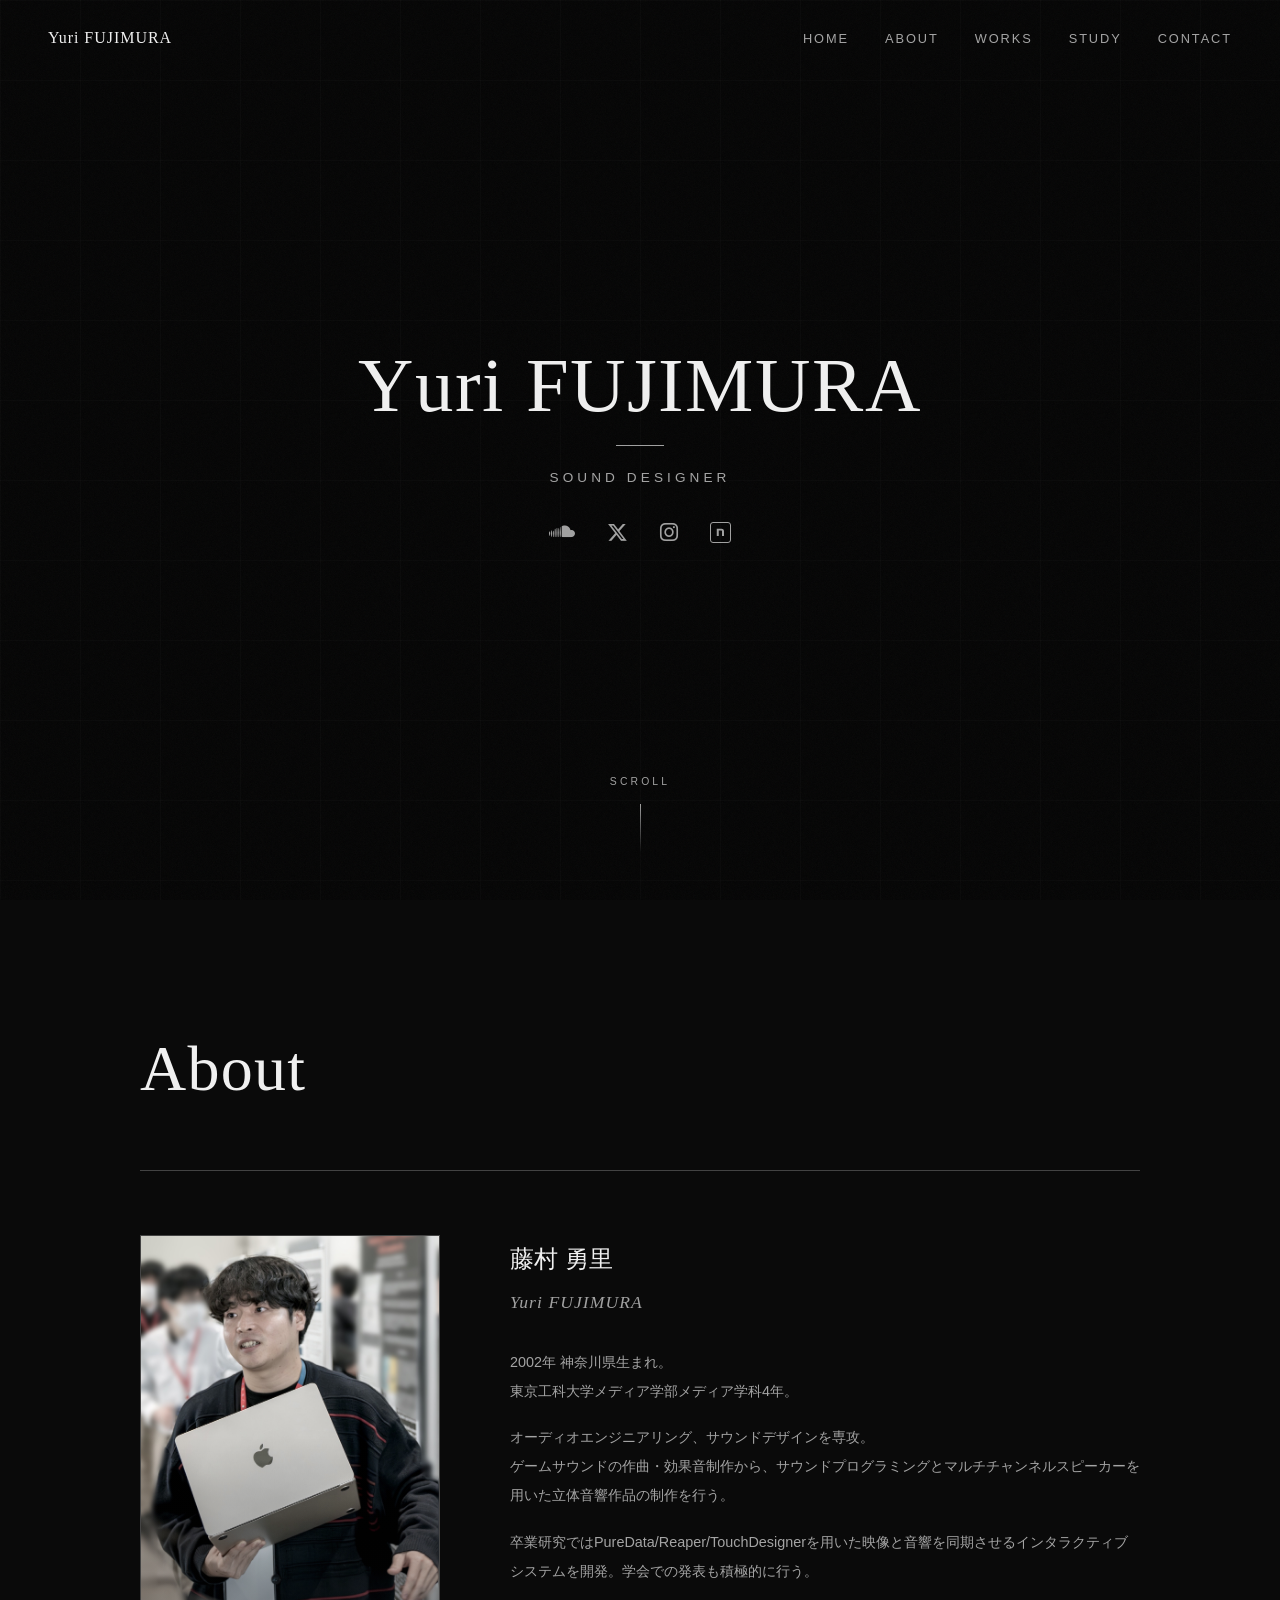
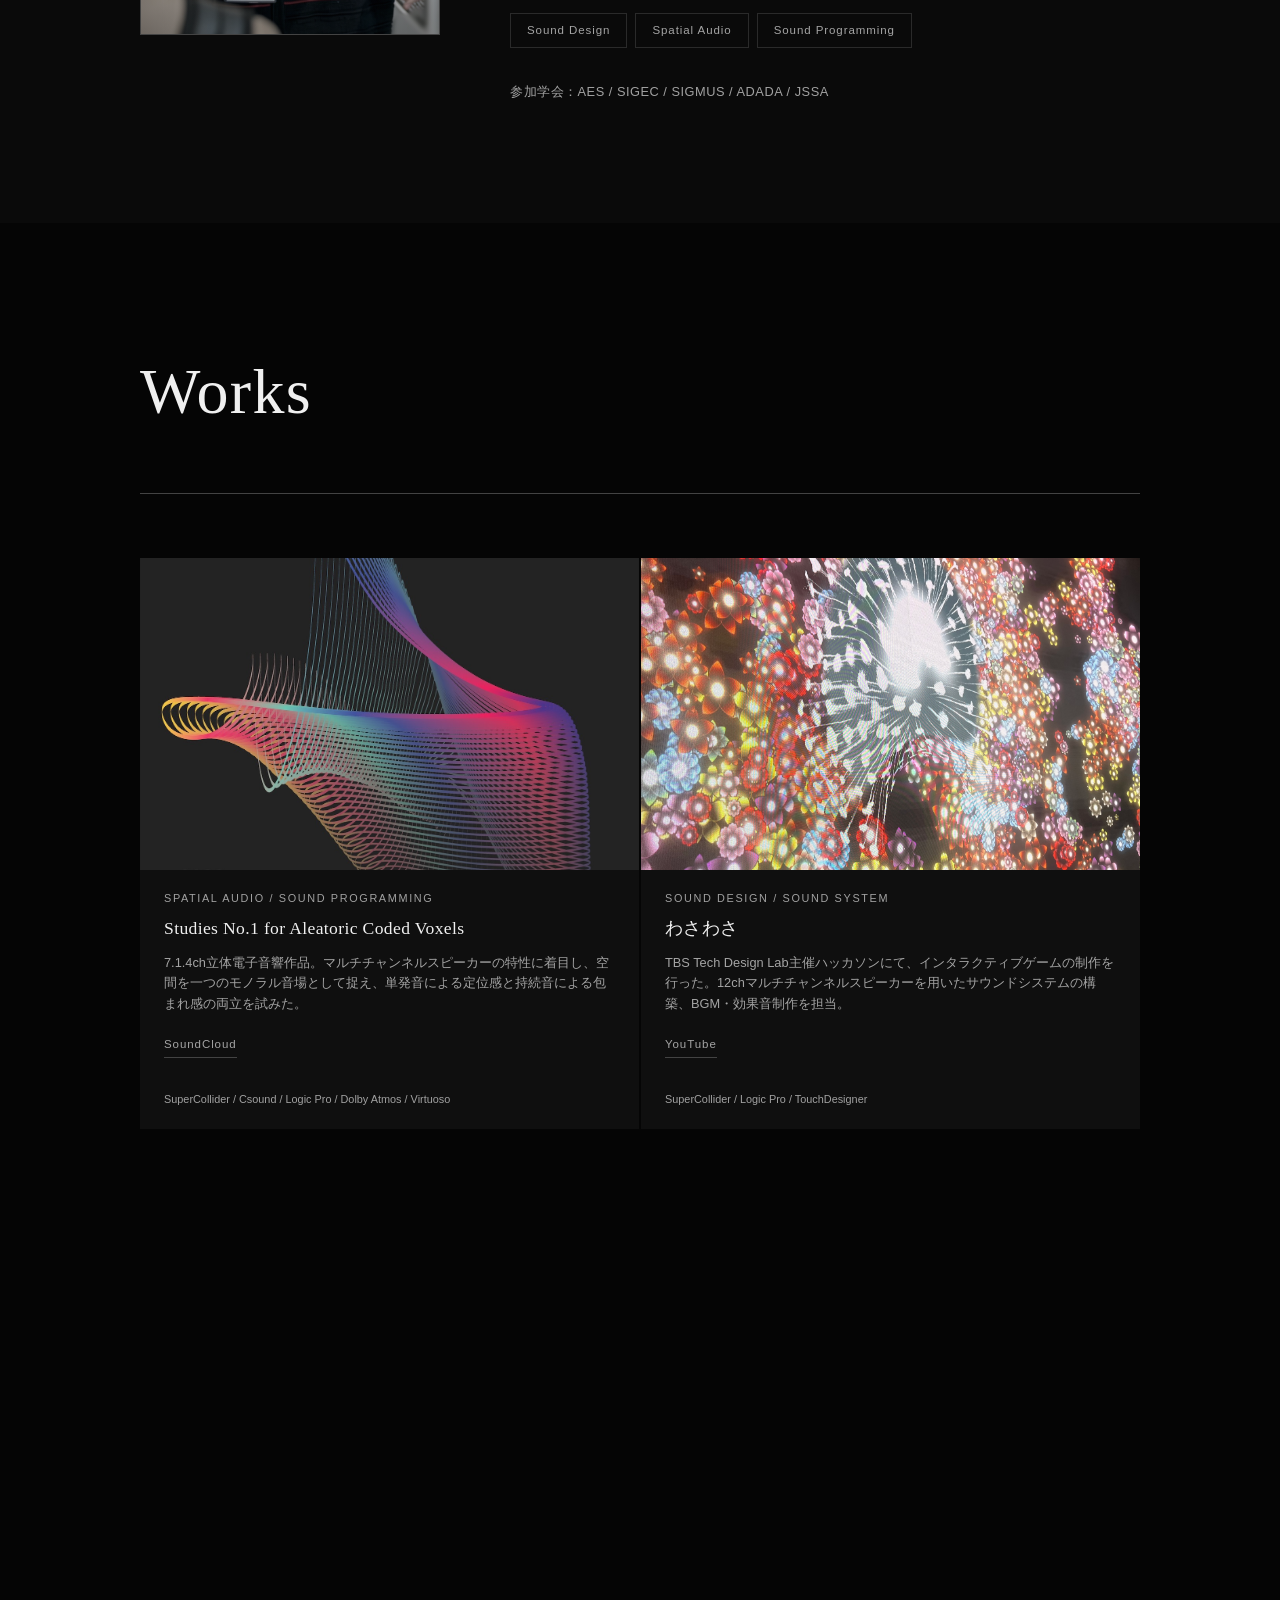
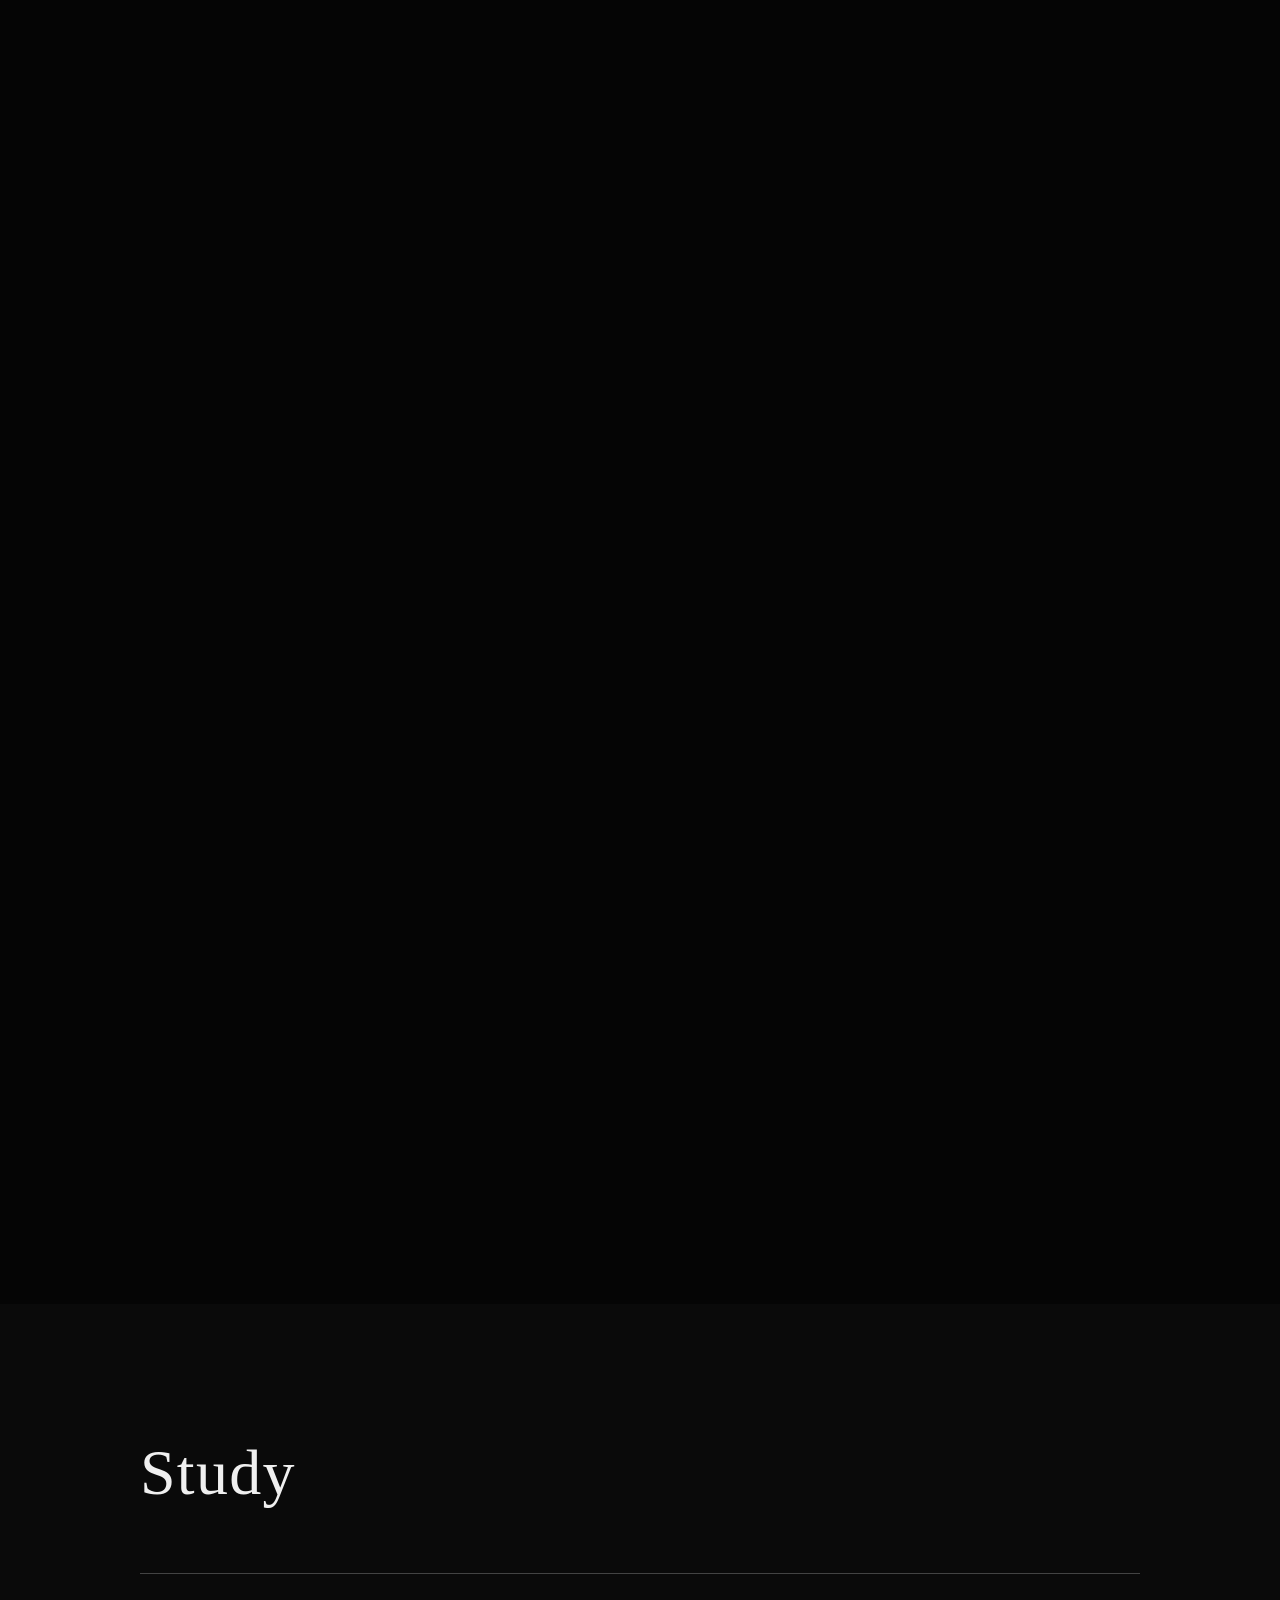
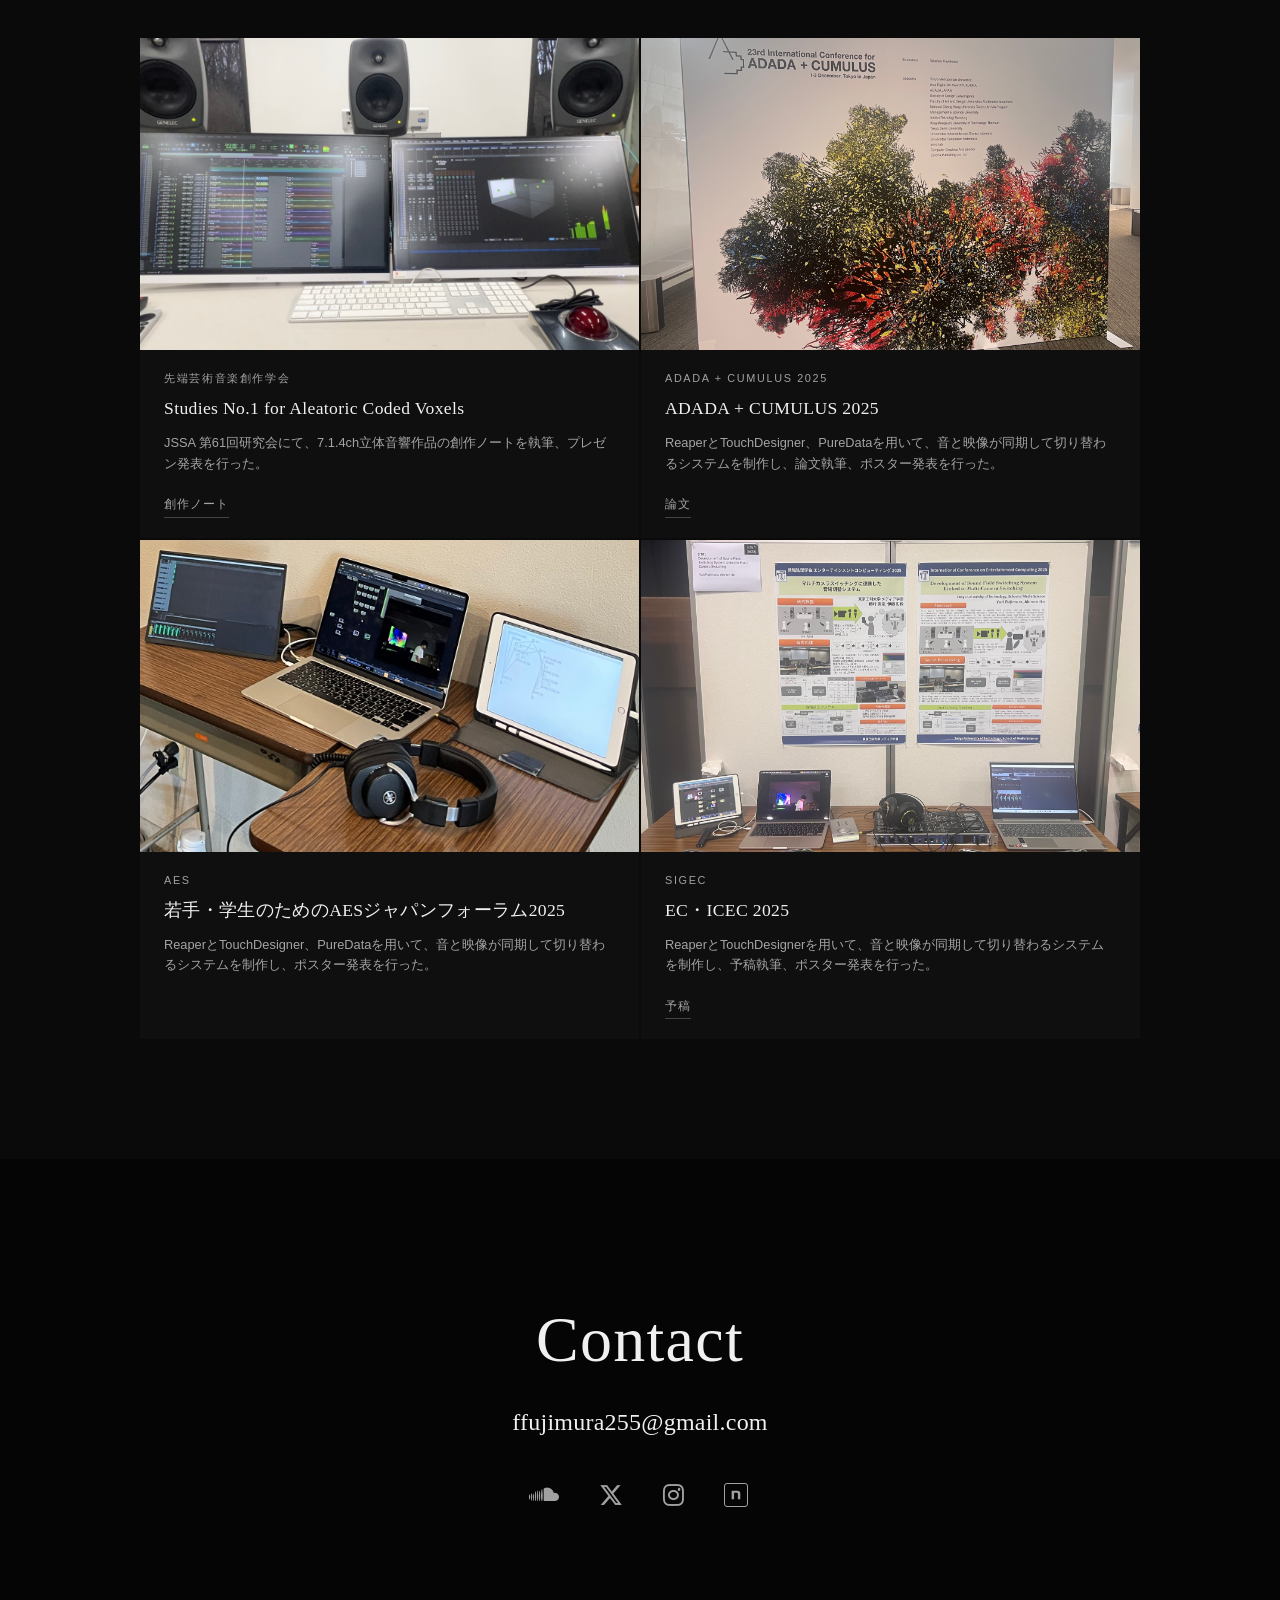
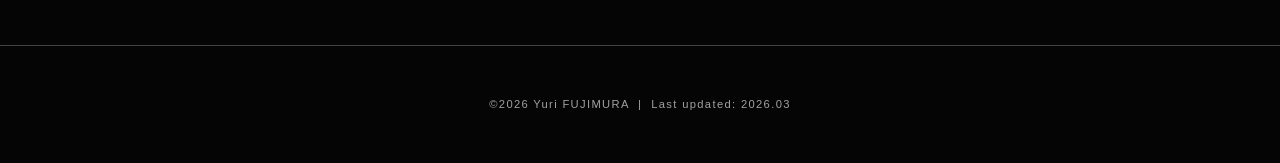
==== commit 92245c9e: "Add files via upload" ====
--- a/index.html
+++ b/index.html
@@ -8,364 +8,7 @@
   <link rel="preconnect" href="https://fonts.gstatic.com" crossorigin>
   <link href="https://fonts.googleapis.com/css2?family=Geist:wght@100..900&family=Noto+Sans+JP:wght@300;400;500;700&display=swap" rel="stylesheet">
   <link rel="stylesheet" href="https://cdnjs.cloudflare.com/ajax/libs/font-awesome/6.5.1/css/all.min.css">
-
-  <style>
-    :root {
-      --bg-primary: #050505;
-      --bg-secondary: #0a0a0a;
-      --bg-card: #0f0f0f;
-      --text-primary: #f0f0f0;
-      --text-secondary: #a4a4a4;
-      --text-muted: #a1a1a1;
-      --accent: #ffffff;
-      --accent-dim: #999999;
-      --border: #434343;
-      --border-light: #2a2a2a;
-      --font-display: 'Instrument Serif', serif;
-      --font-body: 'Zen Kaku Gothic New', sans-serif;
-    }
-    *, *::before, *::after { margin: 0; padding: 0; box-sizing: border-box; }
-    html { scroll-behavior: smooth; font-size: 16px; }
-    body {
-      font-family: var(--font-body);
-      background-color: var(--bg-primary);
-      color: var(--text-primary);
-      line-height: 1.8; font-weight: 300;
-      -webkit-font-smoothing: antialiased;
-      overflow-x: hidden;
-    }
-    a { color: var(--text-primary); text-decoration: none; transition: opacity 0.3s ease; }
-    a:hover { opacity: 0.6; }
-    ::selection { background: var(--text-primary); color: var(--bg-primary); }
-
-    .cursor-glow {
-      position: fixed; width: 300px; height: 300px; border-radius: 50%;
-      background: radial-gradient(circle, rgba(255,255,255,0.03) 0%, transparent 70%);
-      pointer-events: none; z-index: 9999;
-      transform: translate(-50%, -50%);
-      transition: opacity 0.3s ease; opacity: 0;
-    }
-    .cursor-glow.active { opacity: 1; }
-
-    .grain-overlay {
-      position: fixed; top: 0; left: 0; width: 100%; height: 100%;
-      pointer-events: none; z-index: 9998; opacity: 0.035;
-      background-image: url("data:image/svg+xml,%3Csvg viewBox='0 0 256 256' xmlns='http://www.w3.org/2000/svg'%3E%3Cfilter id='n'%3E%3CfeTurbulence type='fractalNoise' baseFrequency='0.9' numOctaves='4' stitchTiles='stitch'/%3E%3C/filter%3E%3Crect width='100%25' height='100%25' filter='url(%23n)'/%3E%3C/svg%3E");
-      background-size: 128px 128px;
-    }
-
-    section { padding: 120px 48px; position: relative; }
-    .section-inner { max-width: 1000px; margin: 0 auto; }
-    .section-label {
-      font-family: var(--font-display); font-style: italic;
-      font-size: 0.85rem; color: var(--text-muted);
-      letter-spacing: 0.15em; margin-bottom: 12px;
-      opacity: 0; transform: translateY(20px);
-      transition: opacity 0.6s ease, transform 0.6s ease;
-    }
-    .section-label.visible { opacity: 1; transform: translateY(0); }
-    .section-title {
-      font-family: var(--font-display);
-      font-size: clamp(2.4rem, 5vw, 4rem);
-      font-weight: 400; letter-spacing: 0.02em;
-      margin-bottom: 64px; line-height: 1.15;
-      opacity: 0; transform: translateY(30px);
-      transition: opacity 0.8s ease, transform 0.8s ease;
-    }
-    .section-title.visible { opacity: 1; transform: translateY(0); }
-    .section-divider {
-      width: 100%; height: 1px; background: var(--border);
-      margin-bottom: 64px; opacity: 0;
-      transform: scaleX(0); transform-origin: left;
-      transition: transform 1s ease, opacity 0.6s ease;
-    }
-    .section-divider.visible { opacity: 1; transform: scaleX(1); }
-
-    /* Nav */
-    nav {
-      position: fixed; top: 0; left: 0; width: 100%;
-      padding: 24px 48px;
-      display: flex; justify-content: space-between; align-items: center;
-      z-index: 1000; background: transparent;
-      transition: background 0.4s ease, padding 0.4s ease;
-    }
-    nav.scrolled {
-      background: rgba(5, 5, 5, 0.92);
-      backdrop-filter: blur(16px); -webkit-backdrop-filter: blur(16px);
-      padding: 16px 48px;
-    }
-    .nav-logo {
-      font-family: var(--font-display);
-      font-size: 1.0rem; font-weight: 400;
-      letter-spacing: 0.06em;
-    }
-    .nav-links { display: flex; gap: 36px; list-style: none; }
-    .nav-links a {
-      font-size: 0.8rem; font-weight: 400;
-      letter-spacing: 0.15em; text-transform: uppercase;
-      color: var(--text-secondary); position: relative;
-      transition: color 0.3s ease;
-    }
-    .nav-links a:hover { color: var(--text-primary); opacity: 1; }
-    .nav-links a::after {
-      content: ''; position: absolute; bottom: -6px; left: 0;
-      width: 0%; height: 1px; background: var(--text-primary);
-      transition: width 0.4s cubic-bezier(0.25, 0.46, 0.45, 0.94);
-    }
-    .nav-links a:hover::after { width: 100%; }
-    .hamburger {
-      display: none; flex-direction: column; gap: 6px;
-      cursor: pointer; background: none; border: none; padding: 4px;
-    }
-    .hamburger span {
-      display: block; width: 28px; height: 1px; background: var(--text-primary);
-      transition: transform 0.4s ease, opacity 0.3s ease;
-    }
-    .hamburger.active span:nth-child(1) { transform: rotate(45deg) translate(4px, 5px); }
-    .hamburger.active span:nth-child(2) { opacity: 0; }
-    .hamburger.active span:nth-child(3) { transform: rotate(-45deg) translate(4px, -5px); }
-
-    /* Hero */
-    #hero {
-      height: 100vh; height: 100dvh;
-      display: flex; flex-direction: column;
-      justify-content: center; align-items: center;
-      text-align: center; position: relative; overflow: hidden;
-    }
-    #hero::before {
-      content: ''; position: absolute; top: 0; left: 0; width: 100%; height: 100%;
-      background-image:
-        linear-gradient(rgba(255,255,255,0.015) 1px, transparent 1px),
-        linear-gradient(90deg, rgba(255,255,255,0.015) 1px, transparent 1px);
-      background-size: 80px 80px; pointer-events: none;
-      animation: gridFloat 20s linear infinite;
-    }
-    @keyframes gridFloat {
-      0% { transform: translate(0, 0); }
-      100% { transform: translate(80px, 80px); }
-    }
-    .hero-name {
-      font-family: var(--font-display);
-      font-size: clamp(2rem, 6vw, 7rem);
-      font-weight: 300; letter-spacing: 0.02em; line-height: 1.0;
-      margin-bottom: 20px; position: relative;
-    }
-    .hero-name .char {
-      display: inline-block; opacity: 0;
-      transform: translateY(60px) rotateX(40deg);
-      animation: charReveal 0.8s cubic-bezier(0.16, 1, 0.3, 1) forwards;
-    }
-    @keyframes charReveal {
-      to { opacity: 1; transform: translateY(0) rotateX(0deg); }
-    }
-    .hero-line {
-      width: 48px; height: 1px; background: var(--text-muted);
-      margin: 0 auto 20px; opacity: 0; transform: scaleX(0);
-      animation: lineExpand 0.8s ease forwards 1.2s;
-    }
-    @keyframes lineExpand { to { opacity: 1; transform: scaleX(1); } }
-    .hero-subtitle {
-      font-size: 0.85rem; font-weight: 300;
-      letter-spacing: 0.3em; color: var(--text-secondary);
-      text-transform: uppercase;
-      opacity: 0; animation: fadeUp 1s ease forwards 1.4s;
-    }
-    .hero-links {
-      display: flex; gap: 32px; margin-top: 24px;
-      opacity: 0; animation: fadeUp 1s ease forwards 1.8s;
-    }
-    .hero-links a {
-      color: var(--text-muted); font-size: 1.3rem;
-      transition: color 0.3s ease;
-    }
-    .hero-links a:hover { color: var(--text-primary); opacity: 1; }
-    .scroll-indicator {
-      position: absolute; bottom: 48px;
-      display: flex; flex-direction: column; align-items: center; gap: 12px;
-      opacity: 0; animation: fadeUp 1s ease forwards 2.2s;
-    }
-    .scroll-indicator span {
-      font-size: 0.65rem; letter-spacing: 0.3em;
-      color: var(--text-muted); text-transform: uppercase;
-    }
-    .scroll-line {
-      width: 1px; height: 48px;
-      background: linear-gradient(to bottom, var(--text-muted), transparent);
-      animation: scrollPulse 2.5s ease infinite;
-    }
-    @keyframes fadeUp {
-      from { opacity: 0; transform: translateY(30px); }
-      to   { opacity: 1; transform: translateY(0); }
-    }
-    @keyframes scrollPulse {
-      0%, 100% { transform: scaleY(1); opacity: 0.4; }
-      50%      { transform: scaleY(0.4); opacity: 0.8; }
-    }
-
-    /* About */
-    #about { background: var(--bg-secondary); }
-    .about-content {
-      display: grid; grid-template-columns: 300px 1fr;
-      gap: 70px; align-items: start;
-      opacity: 0; transform: translateY(40px);
-      transition: opacity 1s ease 0.2s, transform 1s ease 0.2s;
-    }
-    .about-content.visible { opacity: 1; transform: translateY(0); }
-    .about-photo {
-      width: 100%; aspect-ratio: 3 / 4;
-      background: var(--bg-card); border: 1px solid var(--border);
-      display: flex; align-items: center; justify-content: center;
-      color: var(--text-muted); font-size: 0.75rem; letter-spacing: 0.12em;
-      position: relative; overflow: hidden;
-    }
-    .about-photo::after {
-      content: ''; position: absolute; inset: 0;
-      background: linear-gradient(to top, rgba(5,5,5,0.4), transparent 50%);
-      pointer-events: none;
-    }
-    .about-text p { margin-bottom: 18px; color: var(--text-secondary); font-size: 0.9rem; line-height: 2; }
-    .about-text .name-ja { font-size: 1.5rem; font-weight: 500; color: var(--text-primary); margin-bottom: 2px; }
-    .about-text .name-en {
-      font-family: var(--font-display); font-style: italic;
-      font-size: 1.1rem; color: var(--text-muted);
-      letter-spacing: 0.06em; margin-bottom: 28px;
-    }
-    .about-tags { display: flex; flex-wrap: wrap; gap: 8px; margin-top: 28px; }
-    .about-tags span {
-      padding: 6px 16px; border: 1px solid var(--border-light);
-      font-size: 0.72rem; color: var(--text-secondary); letter-spacing: 0.08em;
-      transition: border-color 0.3s ease, color 0.3s ease;
-    }
-    .about-tags span:hover { border-color: var(--text-secondary); color: var(--text-primary); }
-    .about-societies { margin-top: 32px; font-size: 0.8rem; color: var(--text-muted); letter-spacing: 0.04em; }
-
-    /* Works & Study — 共通カードスタイル */
-    #study { background: var(--bg-secondary); }
-    .works-grid { display: grid; grid-template-columns: repeat(2, 1fr); gap: 2px; }
-    .work-card {
-      background: var(--bg-card); overflow: hidden; position: relative;
-      display: flex; flex-direction: column;
-      opacity: 0; transform: translateY(40px);
-      transition: opacity 0.7s ease, transform 0.7s ease;
-    }
-    .work-card.visible { opacity: 1; transform: translateY(0); }
-    .work-card a.work-card-link {
-      display: flex; flex-direction: column;
-      text-decoration: none; color: inherit;
-      transition: opacity 0.3s ease;
-    }
-    .work-card a.work-card-link:hover { opacity: 1; }
-    .work-thumbnail-wrap { overflow: hidden; aspect-ratio: 16 / 10; background: var(--bg-secondary); position: relative; }
-    .work-thumbnail {
-      width: 100%; height: 100%;
-      display: flex; align-items: center; justify-content: center;
-      color: var(--text-muted); font-size: 0.7rem; letter-spacing: 0.1em; text-align: center;
-      transition: transform 0.8s cubic-bezier(0.25, 0.46, 0.45, 0.94), filter 0.6s ease;
-      background: linear-gradient(135deg, #0d0d0d 0%, #151515 100%);
-    }
-    .work-card:hover .work-thumbnail { transform: scale(1.08); filter: brightness(1.2); }
-    .work-info { padding: 20px 24px; display: flex; flex-direction: column; }
-    .work-info .work-category {
-      font-size: 0.68rem; color: var(--text-muted);
-      letter-spacing: 0.15em; text-transform: uppercase; margin-bottom: 6px;
-    }
-    .work-info h3 {
-      font-family: var(--font-display); font-size: 1.1rem;
-      font-weight: 400; margin-bottom: 8px; letter-spacing: 0.02em;
-      transition: color 0.3s ease;
-    }
-    .work-card:hover .work-info h3 { color: var(--accent); }
-    .work-info p { font-size: 0.8rem; color: var(--text-secondary); line-height: 1.6; }
-    .work-tools { font-size: 0.68rem; color: var(--text-muted); margin-top: auto; padding: 12px 24px 20px; }
-    .work-thumbnail-wrap img {
-      width: 100%; height: 100%; object-fit: cover; display: block;
-      transition: transform 0.8s cubic-bezier(0.25, 0.46, 0.45, 0.94), filter 0.6s ease;
-    }
-    .work-card:hover .work-thumbnail-wrap img { transform: scale(1.08); filter: brightness(1.2); }
-    .about-photo img { width: 100%; height: 100%; object-fit: cover; display: block; }
-    .work-card-links {
-      display: flex; flex-wrap: wrap; gap: 12px;
-      padding: 0 24px 20px;
-    }
-    .work-card-links a {
-      font-size: 0.72rem; color: var(--text-secondary);
-      letter-spacing: 0.08em;
-      border-bottom: 1px solid var(--border);
-      padding-bottom: 2px;
-      transition: color 0.3s ease, border-color 0.3s ease;
-    }
-    .work-card-links a:hover { color: var(--text-primary); border-bottom-color: var(--text-secondary); opacity: 1; }
-
-    /* Contact */
-    .contact-content {
-      text-align: center; opacity: 0; transform: translateY(40px);
-      transition: opacity 1s ease, transform 1s ease;
-    }
-    .contact-content.visible { opacity: 1; transform: translateY(0); }
-    #contact .section-label,
-    #contact .section-title {
-      text-align: center;
-      margin-bottom: 24px;
-    }
-    .contact-email {
-      font-family: var(--font-display);
-      font-size: clamp(0.1rem, 6.0vw, 1.5rem);
-      font-weight: 200; letter-spacing: 0.01em;
-      color: var(--text-primary); display: inline-block;
-      position: relative; padding-bottom: 2px;
-    }
-    .contact-email::after {
-      content: ''; position: absolute; bottom: 0; left: 0;
-      width: 100%; height: 1px; background: var(--text-muted);
-      transform: scaleX(0); transform-origin: right;
-      transition: transform 0.5s cubic-bezier(0.25, 0.46, 0.45, 0.94);
-    }
-    .contact-email:hover::after { transform: scaleX(1); transform-origin: left; }
-    .contact-email:hover { opacity: 1; }
-    .contact-social {
-      display: flex; justify-content: center; gap: 40px;
-      margin-left: -3px;
-      margin-top: 20px; flex-wrap: wrap;
-    }
-    .contact-social a {
-      font-size: 1.5rem; color: var(--text-muted);
-      padding: 8px 0; transition: color 0.3s ease;
-    }
-    .contact-social a:hover { color: var(--text-primary); opacity: 1; }
-
-    footer {
-      text-align: center; padding: 48px;
-      border-top: 1px solid var(--border);
-      font-size: 0.7rem; color: var(--text-muted); letter-spacing: 0.12em;
-    }
-
-    @media (max-width: 768px) {
-      section { padding: 80px 24px; }
-      nav { padding: 16px 24px; }
-      nav.scrolled { padding: 12px 24px; }
-      .nav-links {
-        position: fixed; top: 0; right: -100%;
-        width: 75%; max-width: 320px; height: 100vh;
-        background: rgba(5, 5, 5, 0.98);
-        backdrop-filter: blur(20px); flex-direction: column;
-        padding: 100px 40px; gap: 28px;
-        border-left: 1px solid var(--border);
-        transition: right 0.5s cubic-bezier(0.25, 0.46, 0.45, 0.94);
-      }
-      .nav-links.open { right: 0; }
-      .hamburger { display: flex; }
-      .about-content { grid-template-columns: 1fr; gap: 40px; }
-      .about-photo { max-width: 240px; margin: 0 auto; }
-      .section-title { font-size: clamp(1.8rem, 5vw, 2.5rem); margin-bottom: 48px; }
-      .works-grid { grid-template-columns: 1fr; gap: 2px; }
-      .hero-links { flex-wrap: wrap; justify-content: center; gap: 16px; }
-      .cursor-glow { display: none; }
-    }
-    @media (max-width: 480px) {
-      .hero-name { font-size: clamp(2rem, 10vw, 3rem); }
-      .contact-social { gap: 24px; }
-    }
-  </style>
+  <link rel="stylesheet" href="css/style.css">
 </head>
 <body>
   <div class="cursor-glow" id="cursorGlow"></div>
@@ -385,14 +28,17 @@
     </button>
   </nav>
 
+  <!-- Hero -->
   <section id="hero">
     <h1 class="hero-name" id="heroName">Yuri FUJIMURA</h1>
     <div class="hero-line"></div>
     <p class="hero-subtitle">Sound Designer</p>
     <div class="hero-links">
+      <!-- social links are loaded statically for fast hero render -->
       <a href="https://soundcloud.com/user-564015150" target="_blank" rel="noopener" aria-label="SoundCloud"><i class="fa-brands fa-soundcloud"></i></a>
       <a href="https://x.com/yuri64956815" target="_blank" rel="noopener" aria-label="X"><i class="fa-brands fa-x-twitter"></i></a>
       <a href="https://www.instagram.com/fuyu_1125" target="_blank" rel="noopener" aria-label="Instagram"><i class="fa-brands fa-instagram"></i></a>
+      <a href="https://note.com/fuyu574" target="_blank" rel="noopener" aria-label="note"><svg class="icon-note" viewBox="0 0 493 493" xmlns="http://www.w3.org/2000/svg"><path d="m139.57,142.06c41.19,0,97.6-2.09,138.1-1.04,54.34,1.39,74.76,25.06,75.45,83.53.69,33.06,0,127.73,0,127.73h-58.79c0-82.83.35-96.5,0-122.6-.69-22.97-7.25-33.92-24.9-36.01-18.69-2.09-71.07-.35-71.07-.35v158.96h-58.79v-210.22Z"/></svg></a>
     </div>
     <div class="scroll-indicator">
       <span>Scroll</span>
@@ -400,6 +46,7 @@
     </div>
   </section>
 
+  <!-- About -->
   <section id="about">
     <div class="section-inner">
       <p class="section-label"></p>
@@ -424,233 +71,27 @@
     </div>
   </section>
 
+  <!-- Works — cards are generated by JS from content/works.json -->
   <section id="works">
     <div class="section-inner">
       <p class="section-label"></p>
       <h2 class="section-title">Works</h2>
       <div class="section-divider"></div>
-      <div class="works-grid">
-
-        <div class="work-card">
-          <a href="works.html?id=0" class="work-card-link">
-            <div class="work-thumbnail-wrap">
-              <img src="img/works/ICSAF.JPG" alt="ICSAF 2025">
-            </div>
-            <div class="work-info">
-              <p class="work-category">Spatial Audio / Sound Programming</p>
-              <h3>Studies No.1 for Aleatoric Coded Voxels</h3>
-              <p>7.1.4ch立体電子音響作品。マルチチャンネルスピーカーの特性に着目し、空間を一つのモノラル音場として捉え、単発音による定位感と持続音による包まれ感の両立を試みた。</p>
-            </div>
-          </a>
-          <div class="work-card-links">
-            <a href="https://on.soundcloud.com/bMp8KIsTQWyeq9Cm3h" target="_blank" rel="noopener">SoundCloud</a>
-          </div>
-          <p class="work-tools">SuperCollider / Csound / Logic Pro / Dolby Atmos / Virtuoso</p>
-        </div>
-
-        <div class="work-card">
-          <a href="works.html?id=1" class="work-card-link">
-            <div class="work-thumbnail-wrap">
-              <img src="img/works/TechDsignCamp.jpg" alt="Tech Design Camp 2025">
-            </div>
-            <div class="work-info">
-              <p class="work-category">Sound Design / Sound System</p>
-              <h3>わさわさ</h3>
-              <p>TBS Tech Design Lab主催ハッカソンにて、インタラクティブゲームの制作を行った。12chマルチチャンネルスピーカーを用いたサウンドシステムの構築、BGM・効果音制作を担当。</p>
-            </div>
-          </a>
-          <div class="work-card-links">
-            <a href="https://youtu.be/4BvsFNxWgEI" target="_blank" rel="noopener">YouTube</a>
-          </div>
-          <p class="work-tools">SuperCollider / Logic Pro / TouchDesigner</p>
-        </div>
-
-        <div class="work-card">
-          <a href="works.html?id=2" class="work-card-link">
-            <div class="work-thumbnail-wrap">
-              <img src="img/works/VoiceRecording.JPEG" alt="TGS 2025">
-            </div>
-            <div class="work-info">
-              <p class="work-category">Voice Recording</p>
-              <h3>ハヤツバサ</h3>
-              <p>ゲーム内ボイスの録音・編集を担当。</p>
-            </div>
-          </a>
-          <div class="work-card-links">
-            <a href="https://mkmlab.net/TGS/2025/team/team01/team01M6.html" target="_blank" rel="noopener">ハヤツバサ</a>
-          </div>
-          <p class="work-tools">ProTools / Logic Pro</p>
-        </div>
-
-        <div class="work-card">
-          <a href="works.html?id=3" class="work-card-link">
-            <div class="work-thumbnail-wrap">
-              <img src="img/works/OTOTEN.JPG" alt="OTOTEN 2025">
-            </div>
-            <div class="work-info">
-              <p class="work-category">Spatial Audio / Sound Programming</p>
-              <h3>CodedSoundScapes</h3>
-              <p>サウンドプログラミングを用いた7.1.4ch立体電子音響作品。</p>
-            </div>
-          </a>
-          <div class="work-card-links">
-            <a href="https://on.soundcloud.com/CKvoSLLLGVJKUgjDMS" target="_blank" rel="noopener">SoundCloud</a>
-          </div>
-          <p class="work-tools">SuperCollider / Logic Pro / Dolby Atmos / Virtuoso</p>
-        </div>
-
-        <div class="work-card">
-          <a href="works.html?id=4" class="work-card-link">
-            <div class="work-thumbnail-wrap">
-              <img src="img/works/GGJ2025.jpg" alt="GGJ 2025">
-            </div>
-            <div class="work-info">
-              <p class="work-category">Music / Direction</p>
-              <h3>GGJ TUT 2025</h3>
-              <p>配信BGM、OP・ED映像を制作。</p>
-            </div>
-          </a>
-          <div class="work-card-links">
-            <a href="https://youtube.com/playlist?list=PL04S5xonQiDm2Yc9NbnD7fElksl0YGM91" target="_blank" rel="noopener">配信アーカイブ</a>
-            <a href="https://soundcloud.com/user-564015150/ggjtut2025_bgm01" target="_blank" rel="noopener">BGM01</a>
-            <a href="https://soundcloud.com/user-564015150/ggjtut2025_bgm02" target="_blank" rel="noopener">BGM02</a>
-            <a href="https://soundcloud.com/user-564015150/ggjtut2025_op" target="_blank" rel="noopener">OP</a>
-          </div>
-          <p class="work-tools">Logic Pro / DaVinci Resolve</p>
-        </div>
-
-        <div class="work-card">
-          <a href="works.html?id=5" class="work-card-link">
-            <div class="work-thumbnail-wrap">
-              <img src="img/works/Genereviver.jpg" alt="Genereviver">
-            </div>
-            <div class="work-info">
-              <p class="work-category">Game Sound</p>
-              <h3>Genereviver</h3>
-              <p>ゲームBGMの制作。</p>
-            </div>
-          </a>
-          <div class="work-card-links">
-            <a href="https://mkmlab.net/TGS/2024/game/genereviver.html" target="_blank" rel="noopener">Genereviver</a>
-            <a href="https://on.soundcloud.com/Ysm291hvmrYJ1yuLrh" target="_blank" rel="noopener">BGM_StageSelected</a>
-            <a href="https://on.soundcloud.com/u8l9oROM7WgsQKSbDr" target="_blank" rel="noopener">BGM_Title</a>
-            <a href="https://on.soundcloud.com/wvOcsfJINu3Dk8i3RU" target="_blank" rel="noopener">BGM_StageClear</a>
-            <a href="https://on.soundcloud.com/qlkK3AJk77CG4tT48u" target="_blank" rel="noopener">BGM_Stage1_mystery</a>
-          </div>
-          <p class="work-tools">Logic Pro</p>
-        </div>
-
-        <div class="work-card">
-          <a href="works.html?id=6" class="work-card-link">
-            <div class="work-thumbnail-wrap">
-              <img src="img/works/Alice'sRegain.JPEG" alt="Alice's Regain">
-            </div>
-            <div class="work-info">
-              <p class="work-category">Game Sound</p>
-              <h3>Alice's Regain</h3>
-              <p>ゲームBGMの制作。</p>
-            </div>
-          </a>
-          <div class="work-card-links">
-            <a href="https://mkmlab.net/TGS/2024/game/alicesregain.html" target="_blank" rel="noopener">Alice's Regain</a>
-            <a href="https://on.soundcloud.com/rFu9DNjnQj9hfO5DzY" target="_blank" rel="noopener">BGM_FinalBoss_MonsterBird</a>
-          </div>
-          <p class="work-tools">Logic Pro</p>
-        </div>
-
-        <div class="work-card">
-          <a href="works.html?id=7" class="work-card-link">
-            <div class="work-thumbnail-wrap">
-              <img src="img/works/hanadayori.jpeg" alt="はなだより">
-            </div>
-            <div class="work-info">
-              <p class="work-category">MA</p>
-              <h3>はなだより</h3>
-              <p>PVのMAを担当。</p>
-            </div>
-          </a>
-          <div class="work-card-links">
-            <a href="https://youtu.be/o5OIbKmCJdo" target="_blank" rel="noopener">PV</a>
-          </div>
-          <p class="work-tools">ProTools</p>
-        </div>
-
-      </div>
+      <div class="works-grid"></div>
     </div>
   </section>
 
+  <!-- Study — cards are generated by JS from content/studies.json -->
   <section id="study">
     <div class="section-inner">
       <p class="section-label"></p>
       <h2 class="section-title">Study</h2>
       <div class="section-divider"></div>
-      <div class="works-grid">
-
-        <div class="work-card">
-          <a href="study.html?id=0" class="work-card-link">
-            <div class="work-thumbnail-wrap">
-              <img src="img/study/JSSA.jpg" alt="JSSA 第61回研究会">
-            </div>
-            <div class="work-info">
-              <p class="work-category">先端芸術音楽創作学会</p>
-              <h3>Studies No.1 for Aleatoric Coded Voxels</h3>
-              <p>JSSA 第61回研究会にて、7.1.4ch立体音響作品の創作ノートを執筆、プレゼン発表を行った。</p>
-            </div>
-          </a>
-          <div class="work-card-links">
-            <a href="https://data.jssa.info/paper/2026v18n01/61_4.Fujimura.pdf" target="_blank" rel="noopener">創作ノート</a>
-          </div>
-        </div>
-
-        <div class="work-card">
-          <a href="study.html?id=1" class="work-card-link">
-            <div class="work-thumbnail-wrap">
-              <img src="img/works/ADADA.jpg" alt="ADADA + CUMULUS 2025">
-            </div>
-            <div class="work-info">
-              <p class="work-category">ADADA + CUMULUS 2025</p>
-              <h3>ADADA + CUMULUS 2025</h3>
-              <p>ReaperとTouchDesigner、PureDataを用いて、音と映像が同期して切り替わるシステムを制作し、論文執筆、ポスター発表を行った。</p>
-            </div>
-          </a>
-          <div class="work-card-links">
-            <a href="https://doi.org/10.20668/adadapic.2025.0_CP0601" target="_blank" rel="noopener">論文</a>
-          </div>
-        </div>
-
-        <div class="work-card">
-          <a href="study.html?id=2" class="work-card-link">
-            <div class="work-thumbnail-wrap">
-              <img src="img/study/AESフォーラム.JPG" alt="AES Japan Forum">
-            </div>
-            <div class="work-info">
-              <p class="work-category">AES</p>
-              <h3>若手・学生のためのAESジャパンフォーラム2025</h3>
-              <p>ReaperとTouchDesigner、PureDataを用いて、音と映像が同期して切り替わるシステムを制作し、ポスター発表を行った。</p>
-            </div>
-          </a>
-        </div>
-
-        <div class="work-card">
-          <a href="study.html?id=3" class="work-card-link">
-            <div class="work-thumbnail-wrap">
-              <img src="img/study/EC・ICEC.jpg" alt="EC・ICEC 2025">
-            </div>
-            <div class="work-info">
-              <p class="work-category">SIGEC</p>
-              <h3>EC・ICEC 2025</h3>
-              <p>ReaperとTouchDesignerを用いて、音と映像が同期して切り替わるシステムを制作し、予稿執筆、ポスター発表を行った。</p>
-            </div>
-          </a>
-          <div class="work-card-links">
-            <a href="https://ipsj.ixsq.nii.ac.jp/records/2003704" target="_blank" rel="noopener">予稿</a>
-          </div>
-        </div>
-
-      </div>
+      <div class="works-grid"></div>
     </div>
   </section>
 
+  <!-- Contact -->
   <section id="contact">
     <div class="section-inner">
       <p class="section-label" style="text-align:center"></p>
@@ -661,6 +102,7 @@
           <a href="https://soundcloud.com/user-564015150" target="_blank" aria-label="SoundCloud"><i class="fa-brands fa-soundcloud"></i></a>
           <a href="https://x.com/yuri64956815" target="_blank" aria-label="X"><i class="fa-brands fa-x-twitter"></i></a>
           <a href="https://www.instagram.com/fuyu_1125" target="_blank" aria-label="Instagram"><i class="fa-brands fa-instagram"></i></a>
+          <a href="https://note.com/fuyu574" target="_blank" aria-label="note"><svg class="icon-note" viewBox="0 0 493 493" xmlns="http://www.w3.org/2000/svg"><path d="m139.57,142.06c41.19,0,97.6-2.09,138.1-1.04,54.34,1.39,74.76,25.06,75.45,83.53.69,33.06,0,127.73,0,127.73h-58.79c0-82.83.35-96.5,0-122.6-.69-22.97-7.25-33.92-24.9-36.01-18.69-2.09-71.07-.35-71.07-.35v158.96h-58.79v-210.22Z"/></svg></a>
         </div>
       </div>
     </div>
@@ -668,106 +110,6 @@
 
   <footer>&copy;2026 Yuri FUJIMURA &nbsp;|&nbsp; Last updated: 2026.03</footer>
 
-  <script>
-    // パスベースのルーティング
-    const pathToSection = { '/about': 'about', '/works': 'works', '/study': 'study', '/contact': 'contact' };
-
-    // ページロード時：URLパスに応じて該当セクションへ即スクロール
-    const initSection = pathToSection[window.location.pathname];
-    if (initSection) {
-      document.documentElement.style.scrollBehavior = 'auto';
-      window.addEventListener('load', function() {
-        const el = document.getElementById(initSection);
-        if (el) el.scrollIntoView();
-        setTimeout(function() { document.documentElement.style.scrollBehavior = ''; }, 50);
-      });
-    }
-
-    // ナビクリックをSPA的に処理（ページ遷移せず滑らかスクロール＋URL更新）
-    document.querySelectorAll('a.nav-logo, .nav-links a').forEach(function(link) {
-      link.addEventListener('click', function(e) {
-        const href = this.getAttribute('href');
-        if (!href || href.startsWith('http')) return;
-        e.preventDefault();
-        const sectionId = href === '/' ? 'hero' : pathToSection[href];
-        if (sectionId) {
-          history.pushState(null, '', href);
-          const el = document.getElementById(sectionId);
-          if (el) el.scrollIntoView({ behavior: 'smooth' });
-        }
-        closeMenu();
-      });
-    });
-
-    // スクロールに合わせてURLを更新
-    const sectionUrls = { hero: '/', about: '/about', works: '/works', study: '/study', contact: '/contact' };
-    const urlObs = new IntersectionObserver(function(entries) {
-      entries.forEach(function(entry) {
-        if (entry.isIntersecting) {
-          history.replaceState(null, '', sectionUrls[entry.target.id] || '/');
-        }
-      });
-    }, { threshold: 0.3 });
-    ['hero', 'about', 'works', 'study', 'contact'].forEach(function(id) {
-      const el = document.getElementById(id);
-      if (el) urlObs.observe(el);
-    });
-
-    // Hero text split animation
-    const heroName = document.getElementById('heroName');
-    const text = heroName.textContent;
-    heroName.textContent = '';
-    text.split('').forEach((char, i) => {
-      const span = document.createElement('span');
-      span.className = 'char';
-      span.textContent = char === ' ' ? '\u00A0' : char;
-      span.style.animationDelay = (0.3 + i * 0.06) + 's';
-      heroName.appendChild(span);
-    });
-
-    // Cursor glow
-    const glow = document.getElementById('cursorGlow');
-    let glowActive = false;
-    document.addEventListener('mousemove', (e) => {
-      if (!glowActive) { glow.classList.add('active'); glowActive = true; }
-      glow.style.left = e.clientX + 'px';
-      glow.style.top = e.clientY + 'px';
-    });
-
-    // Nav scroll
-    const navbar = document.getElementById('navbar');
-    window.addEventListener('scroll', () => {
-      navbar.classList.toggle('scrolled', window.scrollY > 80);
-    });
-
-    // Intersection Observer with stagger
-    const createObserver = (selector, stagger) => {
-      stagger = stagger || 80;
-      const obs = new IntersectionObserver((entries) => {
-        const visible = entries.filter(function(e) { return e.isIntersecting; });
-        visible.forEach((entry, i) => {
-          setTimeout(function() { entry.target.classList.add('visible'); }, i * stagger);
-          obs.unobserve(entry.target);
-        });
-      }, { threshold: 0.1, rootMargin: '0px 0px -60px 0px' });
-      document.querySelectorAll(selector).forEach(function(el) { obs.observe(el); });
-    };
-    createObserver('.section-label, .section-title, .section-divider');
-    createObserver('.about-content');
-    createObserver('.work-card', 120);
-    createObserver('.contact-content');
-
-    // Mobile menu
-    const hamburger = document.getElementById('hamburger');
-    const navLinks = document.getElementById('navLinks');
-    hamburger.addEventListener('click', function() {
-      hamburger.classList.toggle('active');
-      navLinks.classList.toggle('open');
-    });
-    function closeMenu() {
-      hamburger.classList.remove('active');
-      navLinks.classList.remove('open');
-    }
-  </script>
+  <script src="js/main.js"></script>
 </body>
 </html>
--- a/css/style.css
+++ b/css/style.css
@@ -0,0 +1,510 @@
+/* ============================================
+   style.css — 全ページ共通スタイル
+   ============================================ */
+
+/* --- Variables --- */
+:root {
+  --bg-primary: #050505;
+  --bg-secondary: #0a0a0a;
+  --bg-card: #0f0f0f;
+  --text-primary: #f0f0f0;
+  --text-secondary: #a4a4a4;
+  --text-muted: #a1a1a1;
+  --accent: #ffffff;
+  --accent-dim: #999999;
+  --border: #434343;
+  --border-light: #2a2a2a;
+  --font-display: 'Instrument Serif', serif;
+  --font-body: 'Zen Kaku Gothic New', sans-serif;
+}
+
+/* --- Reset --- */
+*, *::before, *::after { margin: 0; padding: 0; box-sizing: border-box; }
+html { scroll-behavior: smooth; font-size: 16px; }
+body {
+  font-family: var(--font-body);
+  background-color: var(--bg-primary);
+  color: var(--text-primary);
+  line-height: 1.8; font-weight: 300;
+  -webkit-font-smoothing: antialiased;
+  overflow-x: hidden;
+}
+a { color: var(--text-primary); text-decoration: none; transition: opacity 0.3s ease; }
+a:hover { opacity: 0.6; }
+::selection { background: var(--text-primary); color: var(--bg-primary); }
+
+/* --- Effects --- */
+.cursor-glow {
+  position: fixed; width: 300px; height: 300px; border-radius: 50%;
+  background: radial-gradient(circle, rgba(255,255,255,0.03) 0%, transparent 70%);
+  pointer-events: none; z-index: 9999;
+  transform: translate(-50%, -50%);
+  transition: opacity 0.3s ease; opacity: 0;
+}
+.cursor-glow.active { opacity: 1; }
+
+.grain-overlay {
+  position: fixed; top: 0; left: 0; width: 100%; height: 100%;
+  pointer-events: none; z-index: 9998; opacity: 0.035;
+  background-image: url("data:image/svg+xml,%3Csvg viewBox='0 0 256 256' xmlns='http://www.w3.org/2000/svg'%3E%3Cfilter id='n'%3E%3CfeTurbulence type='fractalNoise' baseFrequency='0.9' numOctaves='4' stitchTiles='stitch'/%3E%3C/filter%3E%3Crect width='100%25' height='100%25' filter='url(%23n)'/%3E%3C/svg%3E");
+  background-size: 128px 128px;
+}
+
+/* --- Section common --- */
+section { padding: 120px 48px; position: relative; }
+.section-inner { max-width: 1000px; margin: 0 auto; }
+.section-label {
+  font-family: var(--font-display); font-style: italic;
+  font-size: 0.85rem; color: var(--text-muted);
+  letter-spacing: 0.15em; margin-bottom: 12px;
+  opacity: 0; transform: translateY(20px);
+  transition: opacity 0.6s ease, transform 0.6s ease;
+}
+.section-label.visible { opacity: 1; transform: translateY(0); }
+.section-title {
+  font-family: var(--font-display);
+  font-size: clamp(2.4rem, 5vw, 4rem);
+  font-weight: 400; letter-spacing: 0.02em;
+  margin-bottom: 64px; line-height: 1.15;
+  opacity: 0; transform: translateY(30px);
+  transition: opacity 0.8s ease, transform 0.8s ease;
+}
+.section-title.visible { opacity: 1; transform: translateY(0); }
+.section-divider {
+  width: 100%; height: 1px; background: var(--border);
+  margin-bottom: 64px; opacity: 0;
+  transform: scaleX(0); transform-origin: left;
+  transition: transform 1s ease, opacity 0.6s ease;
+}
+.section-divider.visible { opacity: 1; transform: scaleX(1); }
+
+/* --- Nav --- */
+nav {
+  position: fixed; top: 0; left: 0; width: 100%;
+  padding: 24px 48px;
+  display: flex; justify-content: space-between; align-items: center;
+  z-index: 1000; background: transparent;
+  transition: background 0.4s ease, padding 0.4s ease;
+}
+nav.scrolled {
+  background: rgba(5, 5, 5, 0.92);
+  backdrop-filter: blur(16px); -webkit-backdrop-filter: blur(16px);
+  padding: 16px 48px;
+}
+.nav-logo {
+  font-family: var(--font-display);
+  font-size: 1.0rem; font-weight: 400;
+  letter-spacing: 0.06em;
+}
+.nav-links { display: flex; gap: 36px; list-style: none; }
+.nav-links a {
+  font-size: 0.8rem; font-weight: 400;
+  letter-spacing: 0.15em; text-transform: uppercase;
+  color: var(--text-secondary); position: relative;
+  transition: color 0.3s ease;
+}
+.nav-links a:hover { color: var(--text-primary); opacity: 1; }
+.nav-links a::after {
+  content: ''; position: absolute; bottom: -6px; left: 0;
+  width: 0%; height: 1px; background: var(--text-primary);
+  transition: width 0.4s cubic-bezier(0.25, 0.46, 0.45, 0.94);
+}
+.nav-links a:hover::after { width: 100%; }
+.hamburger {
+  display: none; flex-direction: column; gap: 6px;
+  cursor: pointer; background: none; border: none; padding: 4px;
+}
+.hamburger span {
+  display: block; width: 28px; height: 1px; background: var(--text-primary);
+  transition: transform 0.4s ease, opacity 0.3s ease;
+}
+.hamburger.active span:nth-child(1) { transform: rotate(45deg) translate(4px, 5px); }
+.hamburger.active span:nth-child(2) { opacity: 0; }
+.hamburger.active span:nth-child(3) { transform: rotate(-45deg) translate(4px, -5px); }
+
+/* Nav (detail pages) */
+.nav-back {
+  font-size: 0.8rem; font-weight: 400;
+  letter-spacing: 0.15em; text-transform: uppercase;
+  color: var(--text-secondary); position: relative;
+  transition: color 0.3s ease;
+}
+.nav-back:hover { color: var(--text-primary); opacity: 1; }
+.nav-back::before { content: '\2190'; margin-right: 8px; }
+
+/* --- Hero --- */
+#hero {
+  height: 100vh; height: 100dvh;
+  display: flex; flex-direction: column;
+  justify-content: center; align-items: center;
+  text-align: center; position: relative; overflow: hidden;
+}
+#hero::before {
+  content: ''; position: absolute; top: 0; left: 0; width: 100%; height: 100%;
+  background-image:
+    linear-gradient(rgba(255,255,255,0.015) 1px, transparent 1px),
+    linear-gradient(90deg, rgba(255,255,255,0.015) 1px, transparent 1px);
+  background-size: 80px 80px; pointer-events: none;
+  animation: gridFloat 20s linear infinite;
+}
+@keyframes gridFloat {
+  0% { transform: translate(0, 0); }
+  100% { transform: translate(80px, 80px); }
+}
+.hero-name {
+  font-family: var(--font-display);
+  font-size: clamp(2rem, 6vw, 7rem);
+  font-weight: 300; letter-spacing: 0.02em; line-height: 1.0;
+  margin-bottom: 20px; position: relative;
+}
+.hero-name .char {
+  display: inline-block; opacity: 0;
+  transform: translateY(60px) rotateX(40deg);
+  animation: charReveal 0.8s cubic-bezier(0.16, 1, 0.3, 1) forwards;
+}
+@keyframes charReveal {
+  to { opacity: 1; transform: translateY(0) rotateX(0deg); }
+}
+.hero-line {
+  width: 48px; height: 1px; background: var(--text-muted);
+  margin: 0 auto 20px; opacity: 0; transform: scaleX(0);
+  animation: lineExpand 0.8s ease forwards 1.2s;
+}
+@keyframes lineExpand { to { opacity: 1; transform: scaleX(1); } }
+.hero-subtitle {
+  font-size: 0.85rem; font-weight: 300;
+  letter-spacing: 0.3em; color: var(--text-secondary);
+  text-transform: uppercase;
+  opacity: 0; animation: fadeUp 1s ease forwards 1.4s;
+}
+.hero-links {
+  display: flex; gap: 32px; margin-top: 24px;
+  opacity: 0; animation: fadeUp 1s ease forwards 1.8s;
+}
+.hero-links a {
+  color: var(--text-muted); font-size: 1.3rem;
+  transition: color 0.3s ease;
+}
+.hero-links a:hover { color: var(--text-primary); opacity: 1; }
+/* note.com icon */
+.icon-note {
+  width: 1em; height: 1em; fill: currentColor; vertical-align: -0.125em;
+  border: 1.5px solid currentColor; border-radius: 3px; padding: 1px;
+}
+.scroll-indicator {
+  position: absolute; bottom: 48px;
+  display: flex; flex-direction: column; align-items: center; gap: 12px;
+  opacity: 0; animation: fadeUp 1s ease forwards 2.2s;
+}
+.scroll-indicator span {
+  font-size: 0.65rem; letter-spacing: 0.3em;
+  color: var(--text-muted); text-transform: uppercase;
+}
+.scroll-line {
+  width: 1px; height: 48px;
+  background: linear-gradient(to bottom, var(--text-muted), transparent);
+  animation: scrollPulse 2.5s ease infinite;
+}
+@keyframes fadeUp {
+  from { opacity: 0; transform: translateY(30px); }
+  to   { opacity: 1; transform: translateY(0); }
+}
+@keyframes scrollPulse {
+  0%, 100% { transform: scaleY(1); opacity: 0.4; }
+  50%      { transform: scaleY(0.4); opacity: 0.8; }
+}
+
+/* --- About --- */
+#about { background: var(--bg-secondary); }
+.about-content {
+  display: grid; grid-template-columns: 300px 1fr;
+  gap: 70px; align-items: start;
+  opacity: 0; transform: translateY(40px);
+  transition: opacity 1s ease 0.2s, transform 1s ease 0.2s;
+}
+.about-content.visible { opacity: 1; transform: translateY(0); }
+.about-photo {
+  width: 100%; aspect-ratio: 3 / 4;
+  background: var(--bg-card); border: 1px solid var(--border);
+  display: flex; align-items: center; justify-content: center;
+  color: var(--text-muted); font-size: 0.75rem; letter-spacing: 0.12em;
+  position: relative; overflow: hidden;
+}
+.about-photo::after {
+  content: ''; position: absolute; inset: 0;
+  background: linear-gradient(to top, rgba(5,5,5,0.4), transparent 50%);
+  pointer-events: none;
+}
+.about-photo img { width: 100%; height: 100%; object-fit: cover; display: block; }
+.about-text p { margin-bottom: 18px; color: var(--text-secondary); font-size: 0.9rem; line-height: 2; }
+.about-text .name-ja { font-size: 1.5rem; font-weight: 500; color: var(--text-primary); margin-bottom: 2px; }
+.about-text .name-en {
+  font-family: var(--font-display); font-style: italic;
+  font-size: 1.1rem; color: var(--text-muted);
+  letter-spacing: 0.06em; margin-bottom: 28px;
+}
+.about-tags { display: flex; flex-wrap: wrap; gap: 8px; margin-top: 28px; }
+.about-tags span {
+  padding: 6px 16px; border: 1px solid var(--border-light);
+  font-size: 0.72rem; color: var(--text-secondary); letter-spacing: 0.08em;
+  transition: border-color 0.3s ease, color 0.3s ease;
+}
+.about-tags span:hover { border-color: var(--text-secondary); color: var(--text-primary); }
+.about-societies { margin-top: 32px; font-size: 0.8rem; color: var(--text-muted); letter-spacing: 0.04em; }
+
+/* --- Works & Study cards --- */
+#study { background: var(--bg-secondary); }
+.works-grid { display: grid; grid-template-columns: repeat(2, 1fr); gap: 2px; }
+.work-card {
+  background: var(--bg-card); overflow: hidden; position: relative;
+  display: flex; flex-direction: column;
+  opacity: 0; transform: translateY(40px);
+  transition: opacity 0.7s ease, transform 0.7s ease;
+}
+.work-card.visible { opacity: 1; transform: translateY(0); }
+.work-card a.work-card-link {
+  display: flex; flex-direction: column;
+  text-decoration: none; color: inherit;
+  transition: opacity 0.3s ease;
+}
+.work-card a.work-card-link:hover { opacity: 1; }
+.work-thumbnail-wrap { overflow: hidden; aspect-ratio: 16 / 10; background: var(--bg-secondary); position: relative; }
+.work-thumbnail {
+  width: 100%; height: 100%;
+  display: flex; align-items: center; justify-content: center;
+  color: var(--text-muted); font-size: 0.7rem; letter-spacing: 0.1em; text-align: center;
+  transition: transform 0.8s cubic-bezier(0.25, 0.46, 0.45, 0.94), filter 0.6s ease;
+  background: linear-gradient(135deg, #0d0d0d 0%, #151515 100%);
+}
+.work-card:hover .work-thumbnail { transform: scale(1.08); filter: brightness(1.2); }
+.work-info { padding: 20px 24px; display: flex; flex-direction: column; }
+.work-info .work-category {
+  font-size: 0.68rem; color: var(--text-muted);
+  letter-spacing: 0.15em; text-transform: uppercase; margin-bottom: 6px;
+}
+.work-info h3 {
+  font-family: var(--font-display); font-size: 1.1rem;
+  font-weight: 400; margin-bottom: 8px; letter-spacing: 0.02em;
+  transition: color 0.3s ease;
+}
+.work-card:hover .work-info h3 { color: var(--accent); }
+.work-info p { font-size: 0.8rem; color: var(--text-secondary); line-height: 1.6; }
+.work-tools { font-size: 0.68rem; color: var(--text-muted); margin-top: auto; padding: 12px 24px 20px; }
+.work-thumbnail-wrap img {
+  width: 100%; height: 100%; object-fit: cover; display: block;
+  transition: transform 0.8s cubic-bezier(0.25, 0.46, 0.45, 0.94), filter 0.6s ease;
+}
+.work-card:hover .work-thumbnail-wrap img { transform: scale(1.08); filter: brightness(1.2); }
+.work-card-links {
+  display: flex; flex-wrap: wrap; gap: 12px;
+  padding: 0 24px 20px;
+}
+.work-card-links a {
+  font-size: 0.72rem; color: var(--text-secondary);
+  letter-spacing: 0.08em;
+  border-bottom: 1px solid var(--border);
+  padding-bottom: 2px;
+  transition: color 0.3s ease, border-color 0.3s ease;
+}
+.work-card-links a:hover { color: var(--text-primary); border-bottom-color: var(--text-secondary); opacity: 1; }
+
+/* --- Detail page --- */
+.detail-container {
+  max-width: 800px; margin: 0 auto;
+  padding: 140px 48px 80px;
+  opacity: 0; transform: translateY(30px);
+  animation: fadeUp 0.8s ease forwards 0.1s;
+}
+.detail-category {
+  font-size: 0.72rem; color: var(--text-muted);
+  letter-spacing: 0.2em; text-transform: uppercase;
+  margin-bottom: 12px;
+}
+.detail-title {
+  font-family: var(--font-display);
+  font-size: clamp(1.8rem, 4vw, 3rem);
+  font-weight: 400; letter-spacing: 0.02em;
+  line-height: 1.2; margin-bottom: 16px;
+}
+.detail-tools {
+  font-size: 0.78rem; color: var(--text-muted);
+  letter-spacing: 0.06em; margin-bottom: 40px;
+}
+.detail-venue {
+  font-size: 0.85rem; color: var(--text-muted);
+  letter-spacing: 0.06em; margin-bottom: 40px;
+}
+.detail-divider {
+  width: 100%; height: 1px; background: var(--border);
+  margin-bottom: 40px;
+}
+.detail-hero-image {
+  width: 100%; aspect-ratio: 16 / 10;
+  background: var(--bg-card); border: 1px solid var(--border);
+  display: flex; align-items: center; justify-content: center;
+  color: var(--text-muted); font-size: 0.75rem; letter-spacing: 0.12em;
+  margin-bottom: 48px; overflow: hidden;
+}
+.detail-hero-image img {
+  width: 100%; height: 100%; object-fit: cover;
+}
+.detail-description {
+  font-size: 0.95rem; color: var(--text-secondary);
+  line-height: 2; margin-bottom: 40px;
+}
+.detail-description p { margin-bottom: 18px; }
+.detail-links {
+  display: flex; flex-wrap: wrap; gap: 16px; margin-bottom: 56px;
+}
+.detail-links a {
+  font-size: 0.8rem; color: var(--text-primary);
+  padding: 10px 24px;
+  border: 1px solid var(--border-light);
+  letter-spacing: 0.1em;
+  transition: border-color 0.3s ease, background 0.3s ease;
+}
+.detail-links a:hover {
+  border-color: var(--text-secondary);
+  background: rgba(255,255,255,0.03);
+  opacity: 1;
+}
+.detail-gallery { margin-bottom: 56px; }
+.detail-gallery-item { margin-bottom: 32px; }
+.detail-gallery-item .gallery-image {
+  width: 100%; aspect-ratio: 16 / 10;
+  background: var(--bg-card); border: 1px solid var(--border);
+  display: flex; align-items: center; justify-content: center;
+  color: var(--text-muted); font-size: 0.75rem; letter-spacing: 0.12em;
+  overflow: hidden;
+}
+.detail-gallery-item .gallery-image img {
+  width: 100%; height: 100%; object-fit: cover;
+}
+.detail-gallery-item .gallery-caption {
+  font-size: 0.78rem; color: var(--text-muted);
+  margin-top: 10px; letter-spacing: 0.04em;
+}
+.detail-section { margin-bottom: 48px; }
+.detail-section h3 {
+  font-family: var(--font-display);
+  font-size: 1.3rem; font-weight: 400;
+  margin-bottom: 16px; letter-spacing: 0.02em;
+}
+.detail-section p {
+  font-size: 0.9rem; color: var(--text-secondary);
+  line-height: 2; margin-bottom: 12px;
+}
+
+/* Prev / Next nav */
+.work-nav {
+  border-top: 1px solid var(--border);
+  padding-top: 48px; margin-top: 48px;
+  display: grid; grid-template-columns: 1fr 1fr; gap: 2px;
+}
+.work-nav-item {
+  padding: 32px 28px;
+  background: var(--bg-card);
+  transition: background 0.3s ease;
+  display: flex; flex-direction: column; justify-content: center;
+}
+.work-nav-item:hover { background: var(--bg-secondary); }
+.work-nav-item a { display: block; color: inherit; text-decoration: none; }
+.work-nav-item a:hover { opacity: 1; }
+.work-nav-label {
+  font-size: 0.68rem; color: var(--text-muted);
+  letter-spacing: 0.2em; text-transform: uppercase;
+  margin-bottom: 8px;
+}
+.work-nav-title {
+  font-family: var(--font-display);
+  font-size: 1.05rem; font-weight: 400;
+  letter-spacing: 0.02em;
+  transition: color 0.3s ease;
+}
+.work-nav-item:hover .work-nav-title { color: var(--accent); }
+.work-nav-item.next { text-align: right; }
+.back-to-works {
+  text-align: center; margin-top: 48px; padding-bottom: 24px;
+}
+.back-to-works a {
+  font-size: 0.78rem; color: var(--text-muted);
+  letter-spacing: 0.15em; text-transform: uppercase;
+  padding: 8px 0; position: relative;
+  transition: color 0.3s ease;
+}
+.back-to-works a:hover { color: var(--text-primary); opacity: 1; }
+
+/* --- Contact --- */
+.contact-content {
+  text-align: center; opacity: 0; transform: translateY(40px);
+  transition: opacity 1s ease, transform 1s ease;
+}
+.contact-content.visible { opacity: 1; transform: translateY(0); }
+#contact .section-label,
+#contact .section-title {
+  text-align: center;
+  margin-bottom: 24px;
+}
+.contact-email {
+  font-family: var(--font-display);
+  font-size: clamp(0.1rem, 6.0vw, 1.5rem);
+  font-weight: 200; letter-spacing: 0.01em;
+  color: var(--text-primary); display: inline-block;
+  position: relative; padding-bottom: 2px;
+}
+.contact-email::after {
+  content: ''; position: absolute; bottom: 0; left: 0;
+  width: 100%; height: 1px; background: var(--text-muted);
+  transform: scaleX(0); transform-origin: right;
+  transition: transform 0.5s cubic-bezier(0.25, 0.46, 0.45, 0.94);
+}
+.contact-email:hover::after { transform: scaleX(1); transform-origin: left; }
+.contact-email:hover { opacity: 1; }
+.contact-social {
+  display: flex; justify-content: center; gap: 40px;
+  margin-left: -3px;
+  margin-top: 20px; flex-wrap: wrap;
+}
+.contact-social a {
+  font-size: 1.5rem; color: var(--text-muted);
+  padding: 8px 0; transition: color 0.3s ease;
+}
+.contact-social a:hover { color: var(--text-primary); opacity: 1; }
+
+/* --- Footer --- */
+footer {
+  text-align: center; padding: 48px;
+  border-top: 1px solid var(--border);
+  font-size: 0.7rem; color: var(--text-muted); letter-spacing: 0.12em;
+}
+
+/* --- Responsive --- */
+@media (max-width: 768px) {
+  section { padding: 80px 24px; }
+  nav { padding: 16px 24px; }
+  nav.scrolled { padding: 12px 24px; }
+  .nav-links {
+    position: fixed; top: 0; right: -100%;
+    width: 75%; max-width: 320px; height: 100vh;
+    background: rgba(5, 5, 5, 0.98);
+    backdrop-filter: blur(20px); flex-direction: column;
+    padding: 100px 40px; gap: 28px;
+    border-left: 1px solid var(--border);
+    transition: right 0.5s cubic-bezier(0.25, 0.46, 0.45, 0.94);
+  }
+  .nav-links.open { right: 0; }
+  .hamburger { display: flex; }
+  .about-content { grid-template-columns: 1fr; gap: 40px; }
+  .about-photo { max-width: 240px; margin: 0 auto; }
+  .section-title { font-size: clamp(1.8rem, 5vw, 2.5rem); margin-bottom: 48px; }
+  .works-grid { grid-template-columns: 1fr; gap: 2px; }
+  .hero-links { flex-wrap: wrap; justify-content: center; gap: 16px; }
+  .cursor-glow { display: none; }
+  .detail-container { padding: 120px 24px 60px; }
+  .work-nav { grid-template-columns: 1fr; }
+  .work-nav-item.next { text-align: left; }
+}
+@media (max-width: 480px) {
+  .hero-name { font-size: clamp(2rem, 10vw, 3rem); }
+  .contact-social { gap: 24px; }
+}
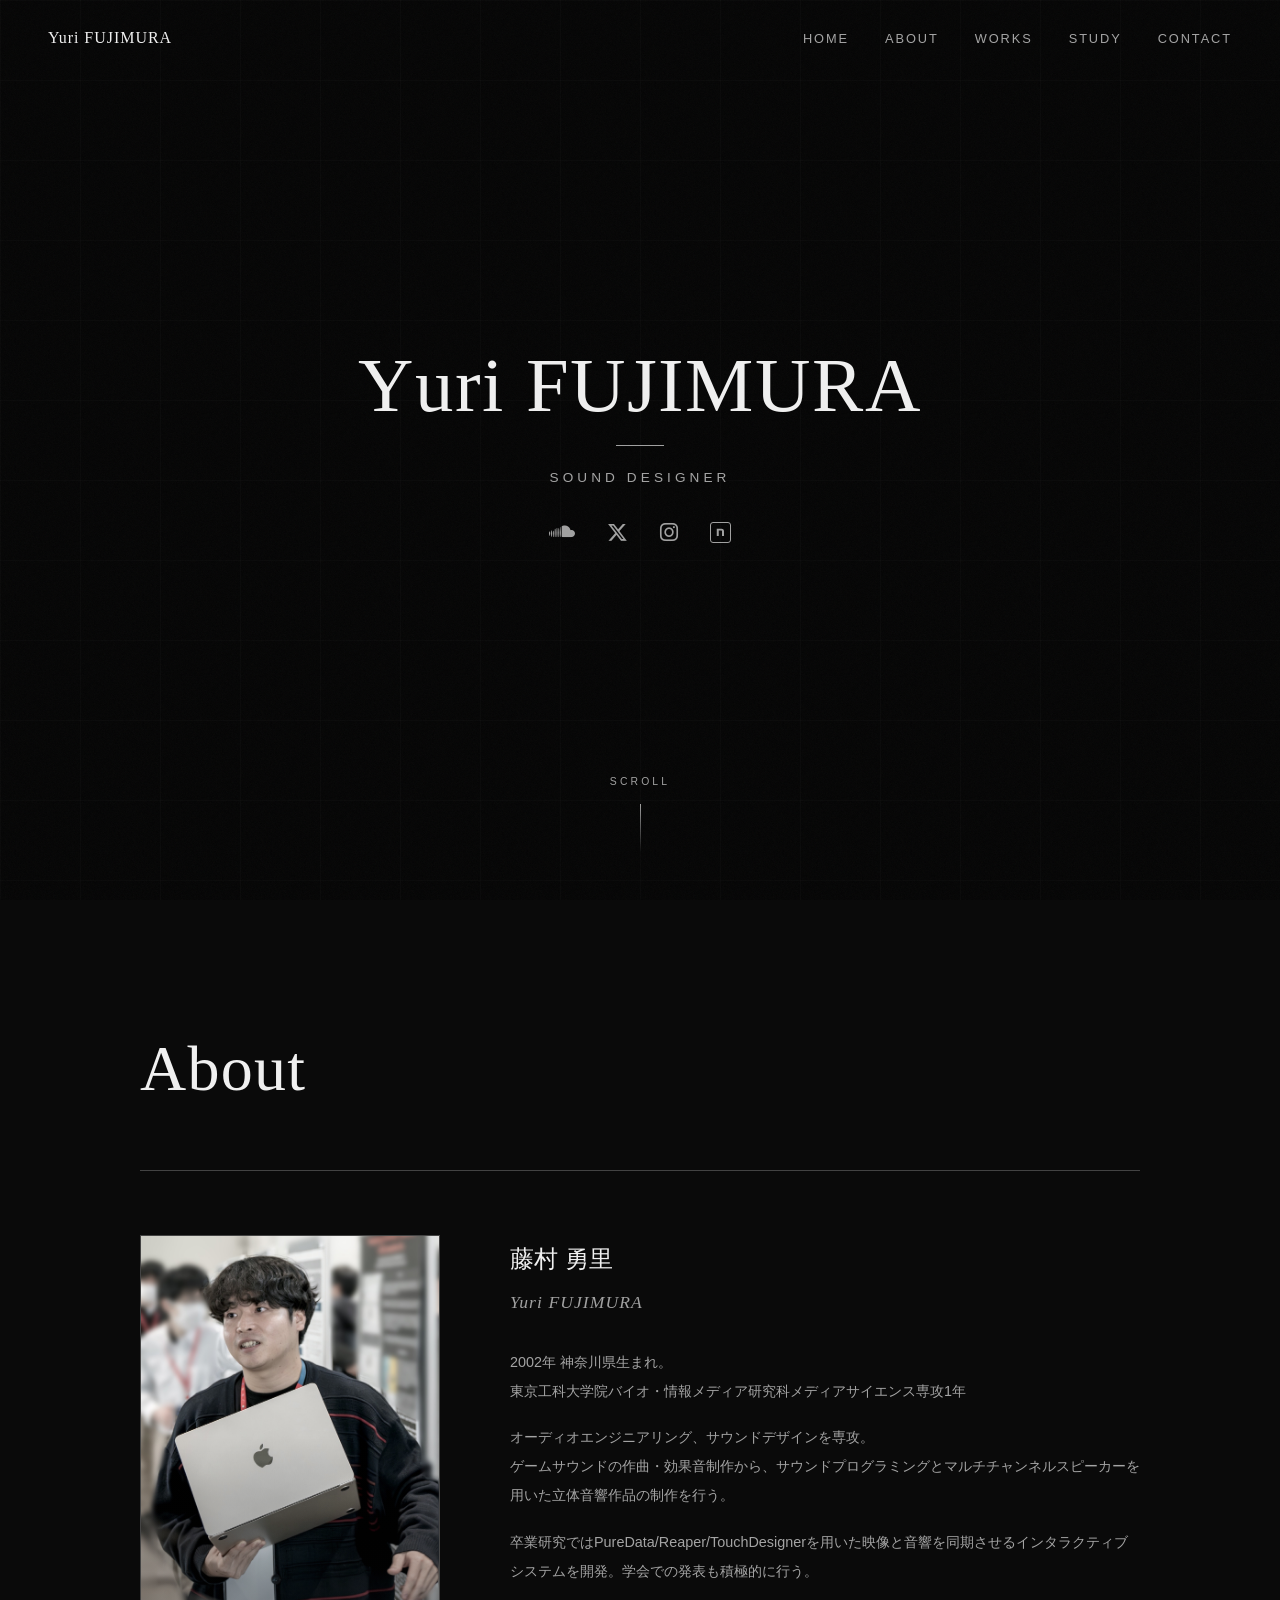
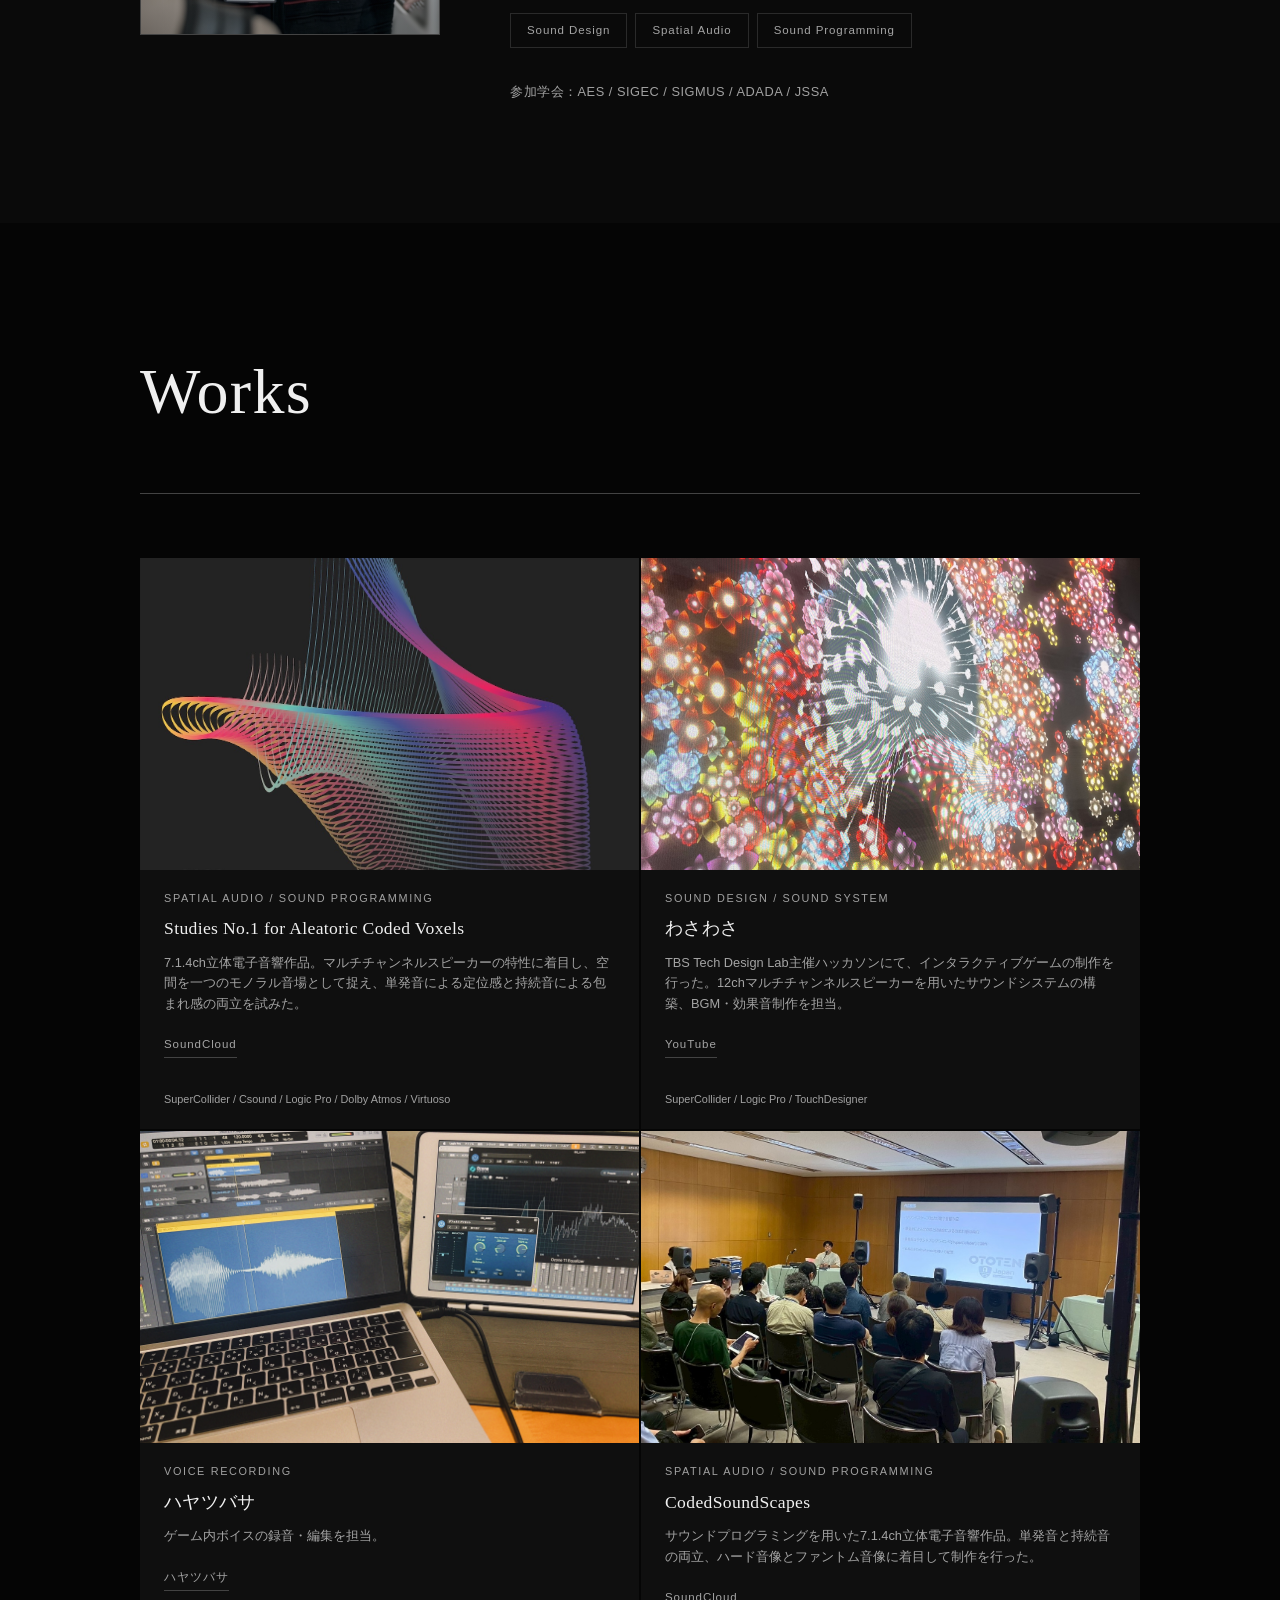
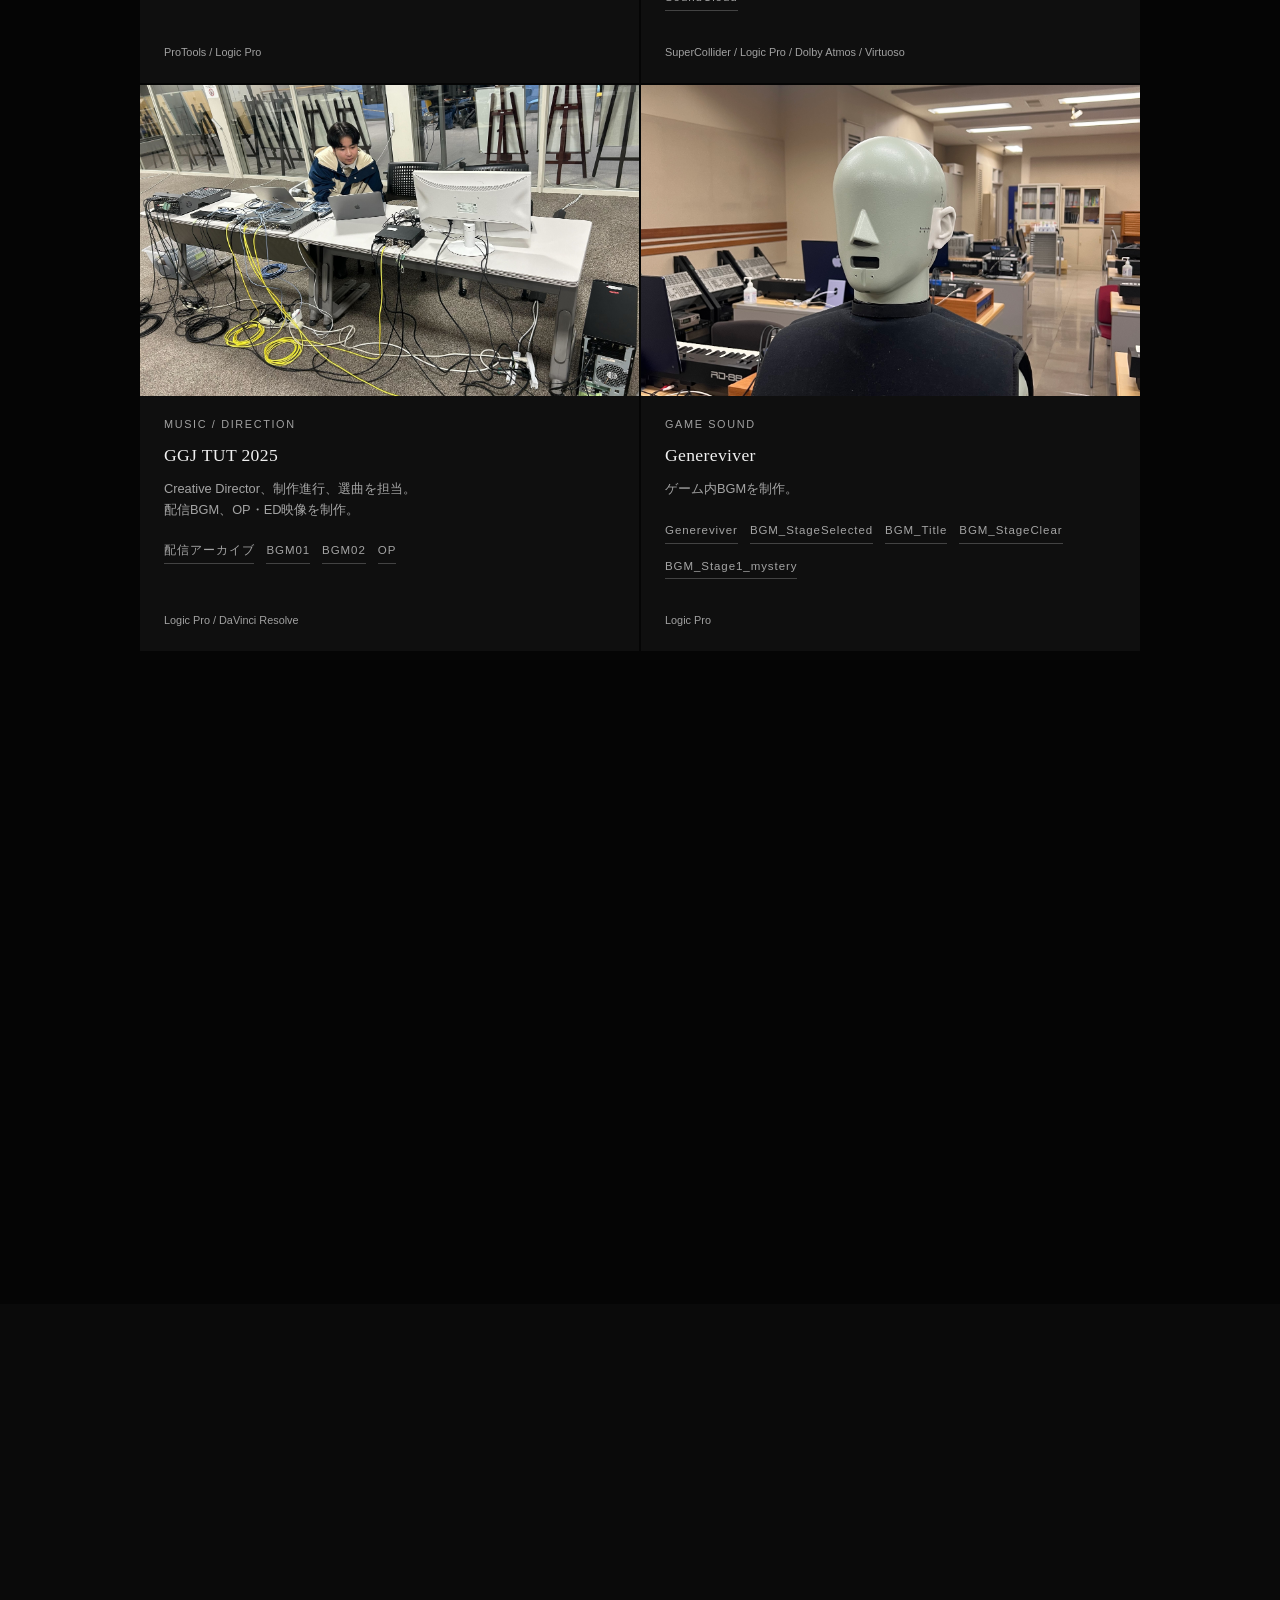
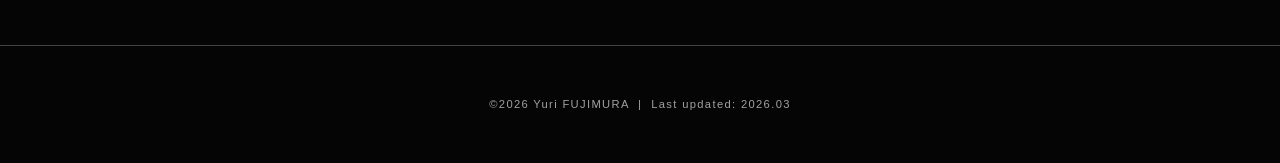
==== commit bac1b8ca: "Add files via upload" ====
--- a/index.html
+++ b/index.html
@@ -46,28 +46,13 @@
     </div>
   </section>
 
-  <!-- About -->
+  <!-- About — content generated by JS from content/profile.json -->
   <section id="about">
     <div class="section-inner">
       <p class="section-label"></p>
       <h2 class="section-title">About</h2>
       <div class="section-divider"></div>
-      <div class="about-content">
-        <div class="about-photo"><img src="img/Photo.JPG" alt="Yuri FUJIMURA"></div>
-        <div class="about-text">
-          <p class="name-ja">藤村 勇里</p>
-          <p class="name-en">Yuri FUJIMURA</p>
-          <p>2002年 神奈川県生まれ。<br>東京工科大学メディア学部メディア学科4年。</p>
-          <p>オーディオエンジニアリング、サウンドデザインを専攻。<br>ゲームサウンドの作曲・効果音制作から、サウンドプログラミングとマルチチャンネルスピーカーを用いた立体音響作品の制作を行う。</p>
-          <p>卒業研究ではPureData/Reaper/TouchDesignerを用いた映像と音響を同期させるインタラクティブシステムを開発。学会での発表も積極的に行う。</p>
-          <div class="about-tags">
-            <span>Sound Design</span>
-            <span>Spatial Audio</span>
-            <span>Sound Programming</span>
-          </div>
-          <div class="about-societies">参加学会：AES / SIGEC / SIGMUS / ADADA / JSSA</div>
-        </div>
-      </div>
+      <div class="about-content" id="aboutContent"></div>
     </div>
   </section>
 
